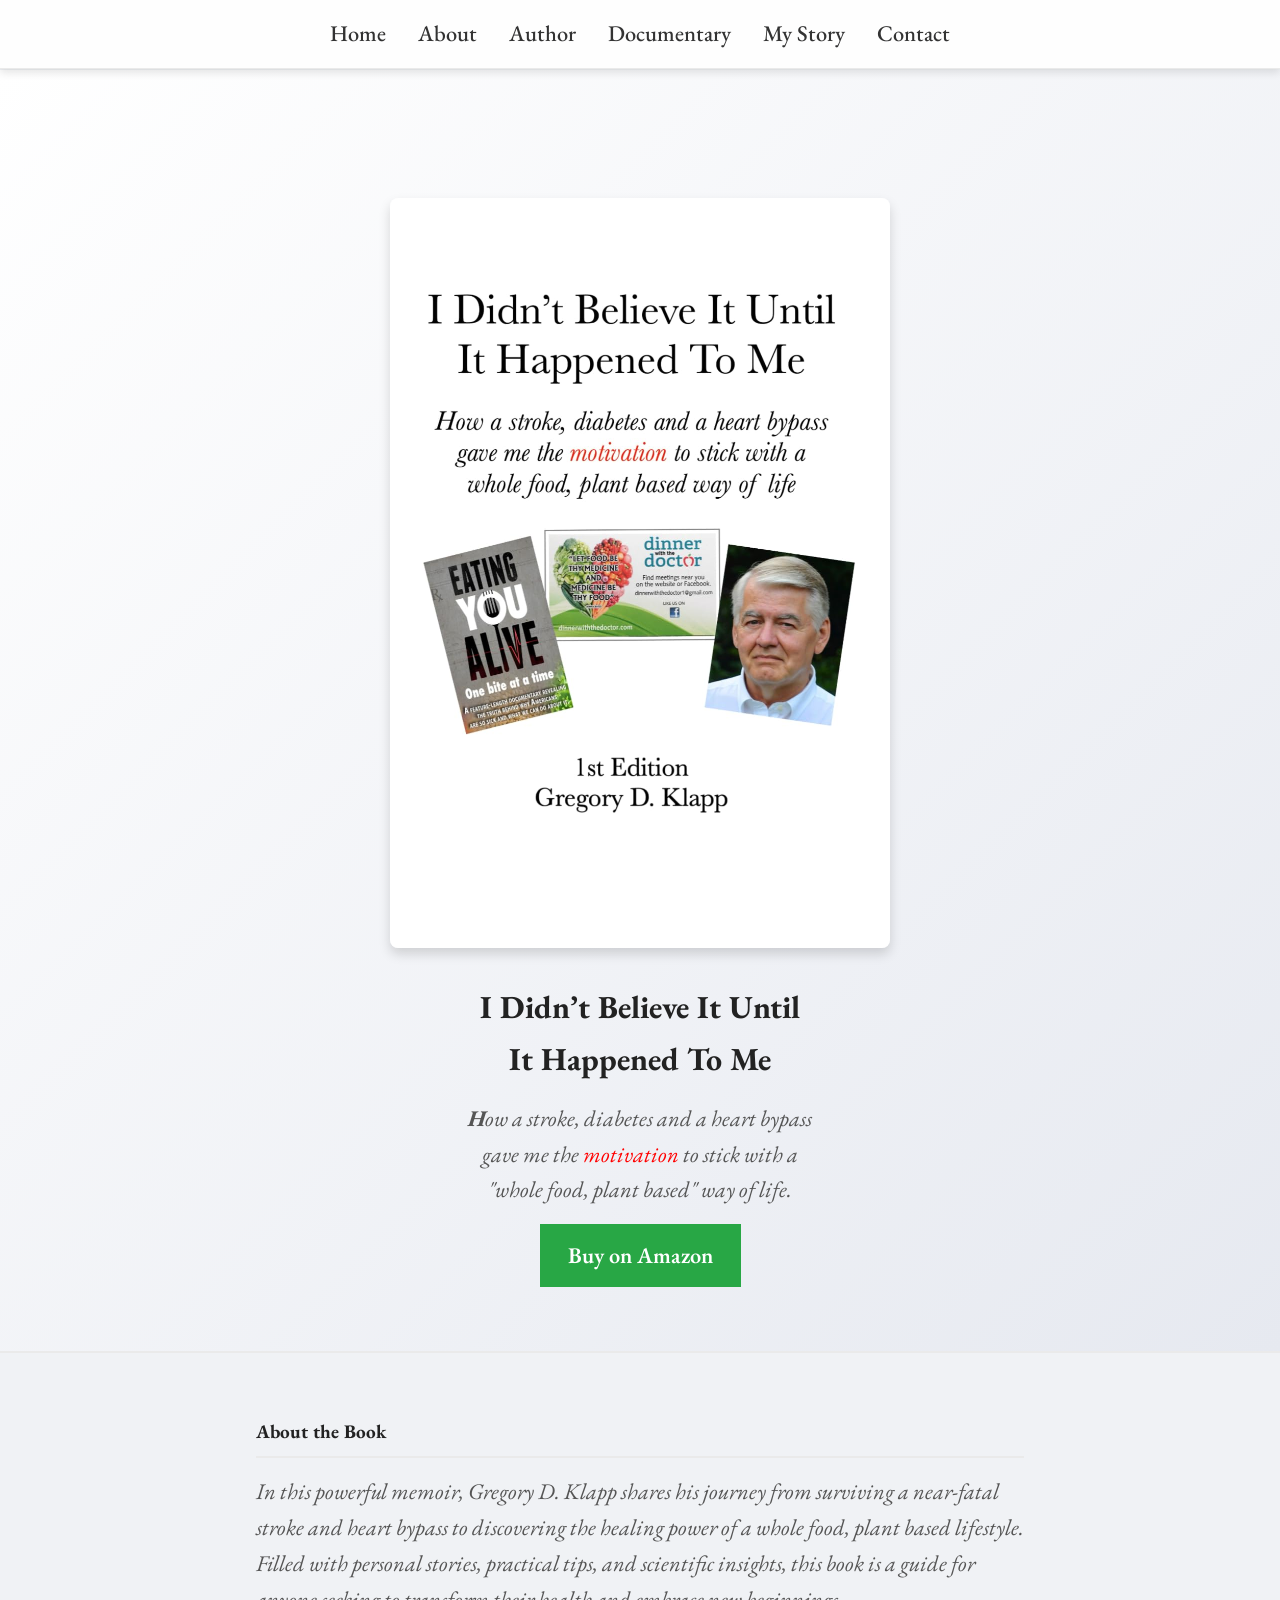
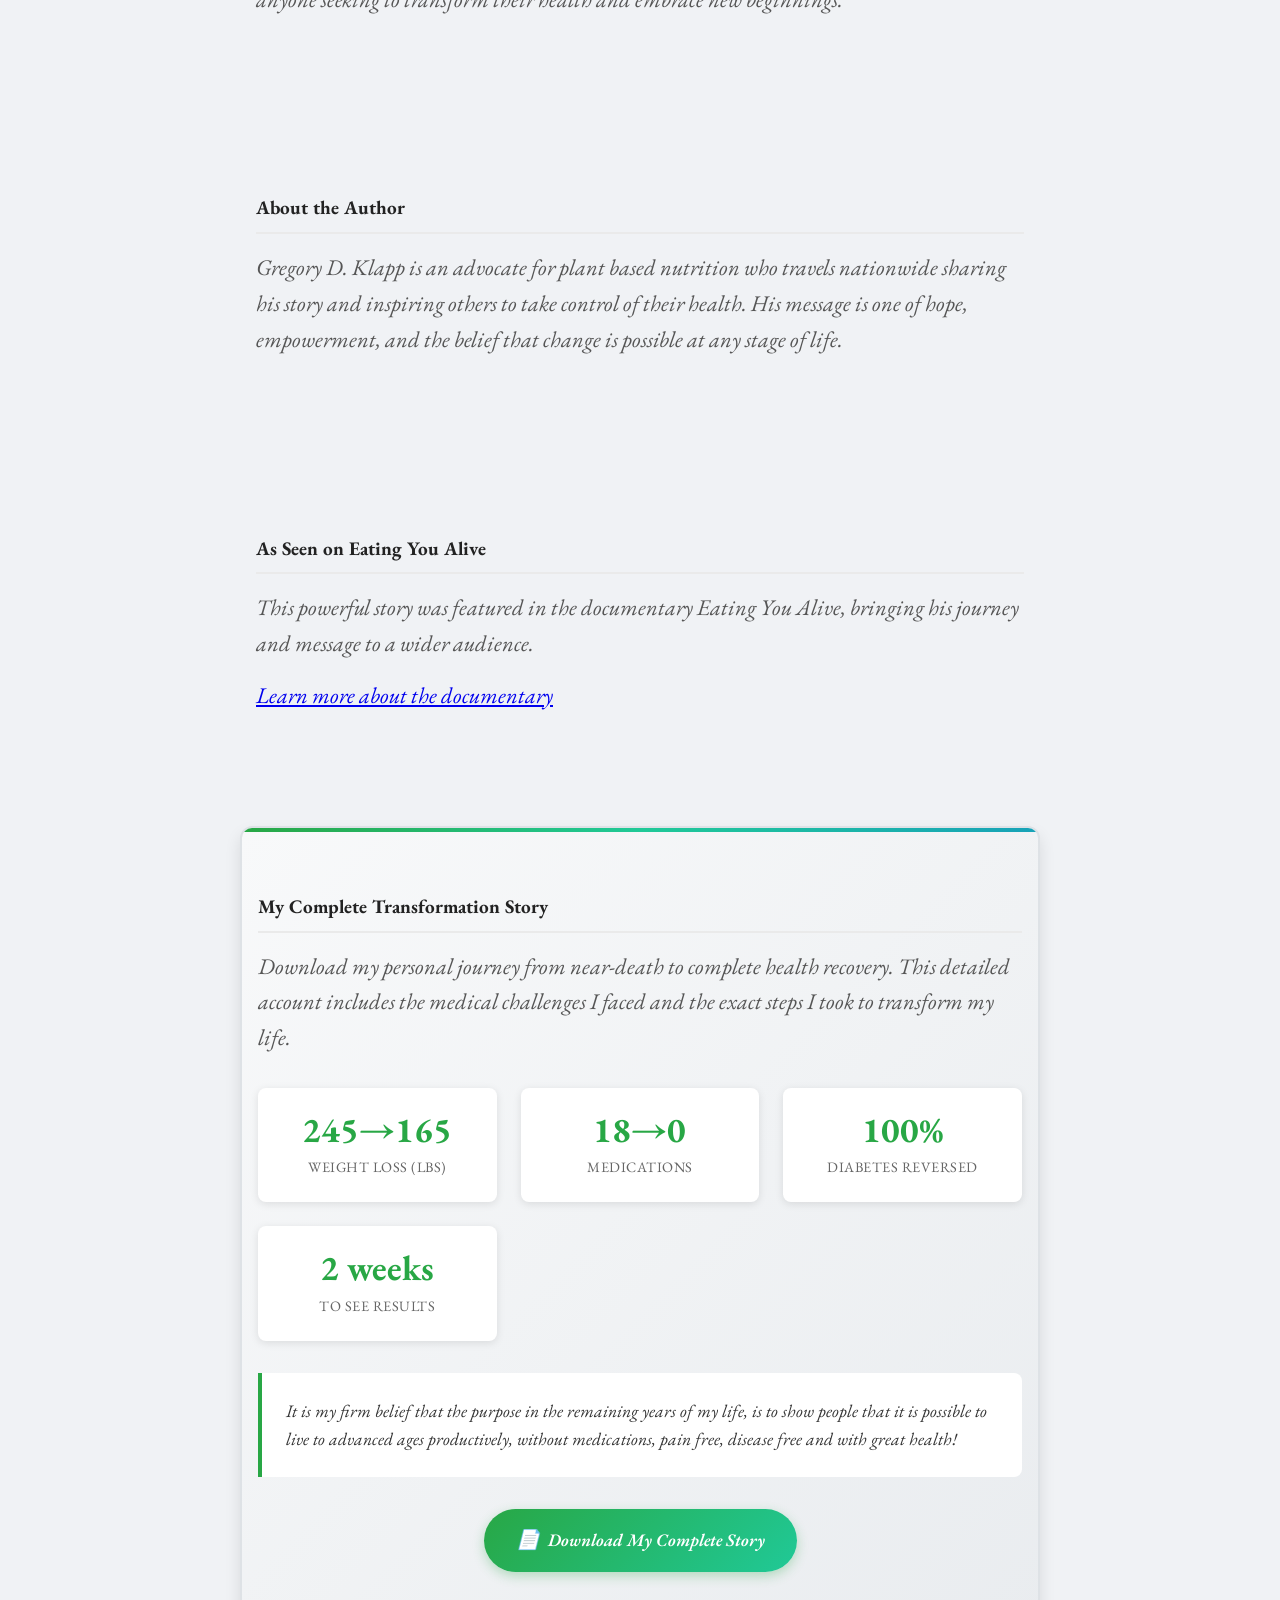
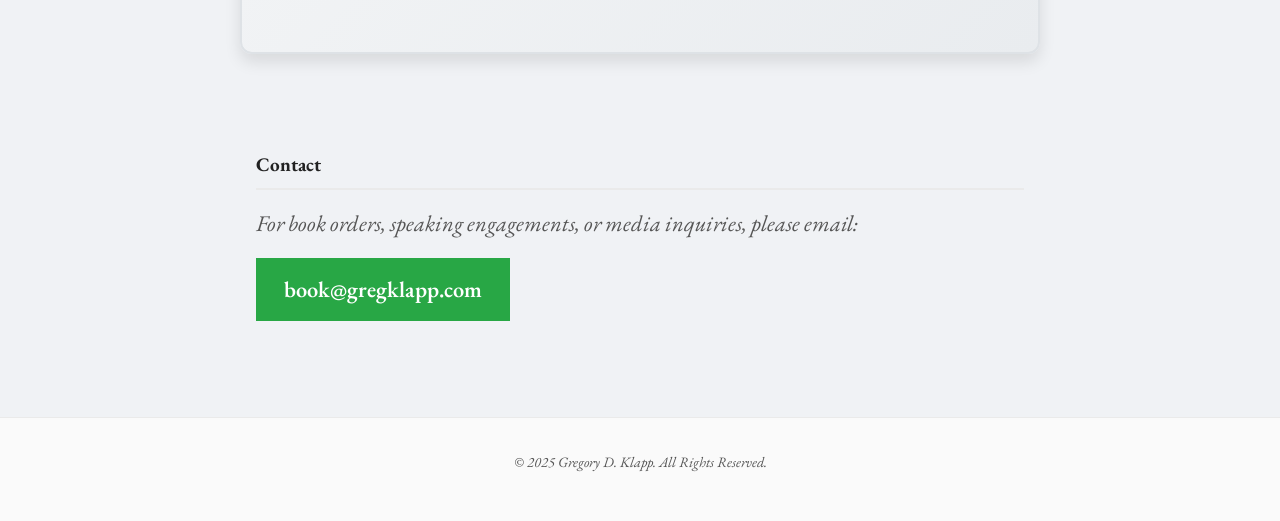
==== index.html @ f18f39ac "new section with new link to pdf" ====
<!DOCTYPE html>
<html lang="en">
  <head>
    <meta charset="UTF-8" />
    <meta name="viewport" content="width=device-width, initial-scale=1.0" />
    <title>I Didn’t Believe It Until It Happened To Me</title>
    <!-- 1) Load the API -->
    <script src="https://www.youtube.com/iframe_api"></script>
    <style>
      /* Reset & Base Styles */
      *,
      *::before,
      *::after {
        box-sizing: border-box;
        margin: 0;
        padding: 0;
      }
      html {
        scroll-behavior: smooth;
      }
      body {
        font-family: "EB Garamond", serif;
        line-height: 1.6;
        color: #333;
        background: #f0f2f5;
        padding-top: 70px;
        overflow-x: hidden;
        font-size: 1.4rem;
      }
      .red {
        color: red;
      }
      /* Navigation */
      nav {
        position: fixed;
        top: 0;
        left: 0;
        width: 100%;
        background: rgba(255, 255, 255, 0.9);
        padding: 1rem 3rem;
        display: flex;
        justify-content: center;
        box-shadow: 0 4px 8px rgba(0, 0, 0, 0.1);
        border-bottom: 1px solid #eaeaea;
        z-index: 1000;
        backdrop-filter: blur(10px);
        -webkit-backdrop-filter: blur(10px);
        transition: background 0.3s ease, padding 0.3s ease;
      }
      nav a {
        margin: 0 1rem;
        text-decoration: none;
        color: #333;
        font-weight: 500;
        transition: color 0.3s ease;
      }
      nav a:hover {
        color: #28a745;
      }

      /* Hero Section */
      header {
        padding: 8rem 1rem 4rem;
        text-align: center;
        background: linear-gradient(135deg, #ffffff, #e6e9f0);
        border-bottom: 2px solid #eaeaea;
      }
      header img {
        max-width: 500px;
        width: 100%;
        height: auto;
        border-radius: 8px;
        margin-bottom: 1.5rem;
        box-shadow: 0 6px 12px rgba(0, 0, 0, 0.15);
      }
      .btn {
        display: inline-block;
        padding: 0.85rem 1.75rem;
        background: #28a745;
        color: #fff;
        text-decoration: none;
        border-radius: 0;
        font-weight: 600;
        transition: background 0.3s ease, transform 0.2s ease;
      }
      .btn:hover {
        background: #218838;
        transform: translateY(-2px);
      }

      /* Content Sections */
      section {
        padding: 4rem 1rem;
        max-width: 800px;
        margin: 0 auto 2rem;
      }
      h1 {
        font-size: 2rem;
        margin-bottom: 1rem;
        color: #222;
      }
      h2 {
        font-size: 1.2rem;
        margin-bottom: 1rem;
        color: #222;
        border-bottom: 2px solid #eaeaea;
        padding-bottom: 0.5rem;
      }
      p {
        margin-bottom: 1rem;
        color: #555;
        font-style: italic;
      }

      /* Footer */
      footer {
        background: #fafafa;
        text-align: center;
        padding: 2rem 1rem;
        font-size: 0.9rem;
        color: #777;
        border-top: 1px solid #eaeaea;
      }

      /* Responsive */
      @media (max-width: 600px) {
        header {
          padding: 4rem 1rem 2rem;
        }
        nav {
          padding: 0.5rem 1rem;
        }
        nav a {
          margin: 0 0.5rem;
        }
        section {
          padding: 2rem 1rem;
        }
        
      }
      iframe#yt-player {
        width: 100%;
        max-width: 100%;
        height: auto;
        /* 16:9 ratio = 16 ÷ 9 = 1.777… */
        aspect-ratio: 16 / 9;
        border: 0;           /* optional */
      }

      /* Story Section Styles */
      #story {
        background: linear-gradient(135deg, #f8f9fa, #e9ecef);
        border-radius: 12px;
        border: 2px solid #dee2e6;
        box-shadow: 0 8px 16px rgba(0, 0, 0, 0.1);
        position: relative;
        overflow: hidden;
      }
      
      #story::before {
        content: "";
        position: absolute;
        top: 0;
        left: 0;
        width: 100%;
        height: 4px;
        background: linear-gradient(90deg, #28a745, #20c997, #17a2b8);
      }
      
      .transformation-stats {
        display: grid;
        grid-template-columns: repeat(auto-fit, minmax(200px, 1fr));
        gap: 1.5rem;
        margin: 2rem 0;
        text-align: center;
      }
      
      .stat-item {
        background: #fff;
        padding: 1.5rem;
        border-radius: 8px;
        box-shadow: 0 2px 8px rgba(0, 0, 0, 0.1);
        transition: transform 0.3s ease, box-shadow 0.3s ease;
      }
      
      .stat-item:hover {
        transform: translateY(-4px);
        box-shadow: 0 4px 16px rgba(0, 0, 0, 0.15);
      }
      
      .stat-number {
        font-size: 2.2rem;
        font-weight: bold;
        color: #28a745;
        display: block;
        line-height: 1;
      }
      
      .stat-label {
        font-size: 0.9rem;
        color: #666;
        text-transform: uppercase;
        letter-spacing: 0.5px;
        margin-top: 0.5rem;
      }
      
      .story-quote {
        background: #fff;
        border-left: 4px solid #28a745;
        padding: 1.5rem;
        margin: 2rem 0;
        border-radius: 0 8px 8px 0;
        font-size: 1.1rem;
        font-style: italic;
        position: relative;
      }
      
      .story-quote::before {
        content: """;
        font-size: 4rem;
        color: #28a745;
        position: absolute;
        top: -0.5rem;
        left: 1rem;
        line-height: 1;
      }
      
      .btn-download {
        background: linear-gradient(135deg, #28a745, #20c997);
        color: #fff;
        padding: 1rem 2rem;
        text-decoration: none;
        border-radius: 50px;
        font-weight: 600;
        font-size: 1.1rem;
        display: inline-flex;
        align-items: center;
        gap: 0.5rem;
        transition: all 0.3s ease;
        box-shadow: 0 4px 12px rgba(40, 167, 69, 0.3);
      }
      
      .btn-download:hover {
        transform: translateY(-2px);
        box-shadow: 0 6px 20px rgba(40, 167, 69, 0.4);
        background: linear-gradient(135deg, #218838, #1a9d91);
      }
      
      .btn-download::before {
        content: "📄";
        font-size: 1.2rem;
      }
    </style>
    <!-- Embed EB Garamond from Google Fonts -->
    <link
      href="https://fonts.googleapis.com/css2?family=EB+Garamond:ital,wght@0,400;1,400&display=swap"
      rel="stylesheet"
    />
  </head>
  <body>
    <nav>
      <a href="#home">Home</a>
      <a href="#about">About</a>
      <a href="#author">Author</a>
      <a href="#documentary">Documentary</a>
      <a href="#story">My Story</a>
      <a href="#contact">Contact</a>
    </nav>

    <header id="home">
      <!-- Replace "cover.jpg" with your actual cover image filename -->
      <img src="./assets/bookcover.jpg" alt="Book Cover" />
      <h1>I Didn’t Believe It Until <br />It Happened To Me</h1>
      <p>
        <b>H</b>ow a stroke, diabetes and a heart bypass <br />gave me the
        <span class="red">motivation</span> to stick with a <br />"whole food, plant based" way of
        life.
      </p>
      <a
        class="btn"
        href="https://www.amazon.com/Didnt-Believe-Until-Happened-Me/dp/B0D57YGMNR/ref=sr_1_1"
        target="_blank"
        >Buy on Amazon</a
      >
    </header>

    <section id="about">
      <h2>About the Book</h2>
      <p>
        In this powerful memoir, Gregory D. Klapp shares his journey from surviving a near-fatal
        stroke and heart bypass to discovering the healing power of a whole food, plant based
        lifestyle. Filled with personal stories, practical tips, and scientific insights, this book
        is a guide for anyone seeking to transform their health and embrace new beginnings.
      </p>
    </section>

    <section id="author">
      <h2>About the Author</h2>
      <p>
        Gregory D. Klapp is an advocate for plant based nutrition who travels nationwide sharing his
        story and inspiring others to take control of their health. His message is one of hope,
        empowerment, and the belief that change is possible at any stage of life.
      </p>
    </section>

    <section id="documentary">
      <h2>As Seen on Eating You Alive</h2>
      <p>This powerful story was featured in the documentary Eating You Alive, bringing his journey and message to a wider audience.</p>
      <!-- 2) Place this where you want your player: -->
      <div id="yt-player"></div>
      <script>
        let player;
        function onYouTubeIframeAPIReady() {
          player = new YT.Player('yt-player', {
            // height will be set automatically via CSS/aspect-ratio
            videoId: 'M8sGE5n-i1Q',
            playerVars: {
              autoplay: 1,
              start: 0,
              end: 285,       // stop at 4:45
              controls: 1,
              modestbranding: 1
            },
            events: {
              onStateChange: (e) => {
                // When the video “ends” (at 4:45)…
                if (e.data === YT.PlayerState.ENDED) {
                  player.seekTo(0);      // jump back to 0
                  player.playVideo();    // and restart
                }
              }
            }
          });
        }
      </script>
      <p>
        <a
          href="https://www.eatingyoualive.com/"
          target="_blank"
          >Learn more about the documentary</a
        >
      </p>
    </section>

    <section id="story">
      <h2>My Complete Transformation Story</h2>
      <p>Download my personal journey from near-death to complete health recovery. This detailed account includes the medical challenges I faced and the exact steps I took to transform my life.</p>
      
      <div class="transformation-stats">
        <div class="stat-item">
          <span class="stat-number">245→165</span>
          <div class="stat-label">Weight Loss (lbs)</div>
        </div>
        <div class="stat-item">
          <span class="stat-number">18→0</span>
          <div class="stat-label">Medications</div>
        </div>
        <div class="stat-item">
          <span class="stat-number">100%</span>
          <div class="stat-label">Diabetes Reversed</div>
        </div>
        <div class="stat-item">
          <span class="stat-number">2 weeks</span>
          <div class="stat-label">To See Results</div>
        </div>
      </div>

      <div class="story-quote">
        It is my firm belief that the purpose in the remaining years of my life, is to show people that it is possible to live to advanced ages productively, without medications, pain free, disease free and with great health!
      </div>

      <p style="text-align: center; margin-top: 2rem;">
        <a href="./assets/Facebook promo 2.pdf" class="btn-download" target="_blank">Download My Complete Story</a>
      </p>
    </section>

    <section id="contact">
      <h2>Contact</h2>
      <p>For book orders, speaking engagements, or media inquiries, please email:</p>
      <a class="btn" href="mailto:book@gregklapp.com">book@gregklapp.com</a>
    </section>

    <footer>
      <p>&copy; 2025 Gregory D. Klapp. All Rights Reserved.</p>
    </footer>
  </body>
</html>
<script>
  // Smooth scrolling for navigation links
  document.querySelectorAll('nav a').forEach(anchor => {
    anchor.addEventListener('click', function(e) {
      e.preventDefault();
      const targetId = this.getAttribute('href');
      const targetElement = document.querySelector(targetId);
      targetElement.scrollIntoView({
        behavior: 'smooth',
        block: 'start'
      });
    });
  });
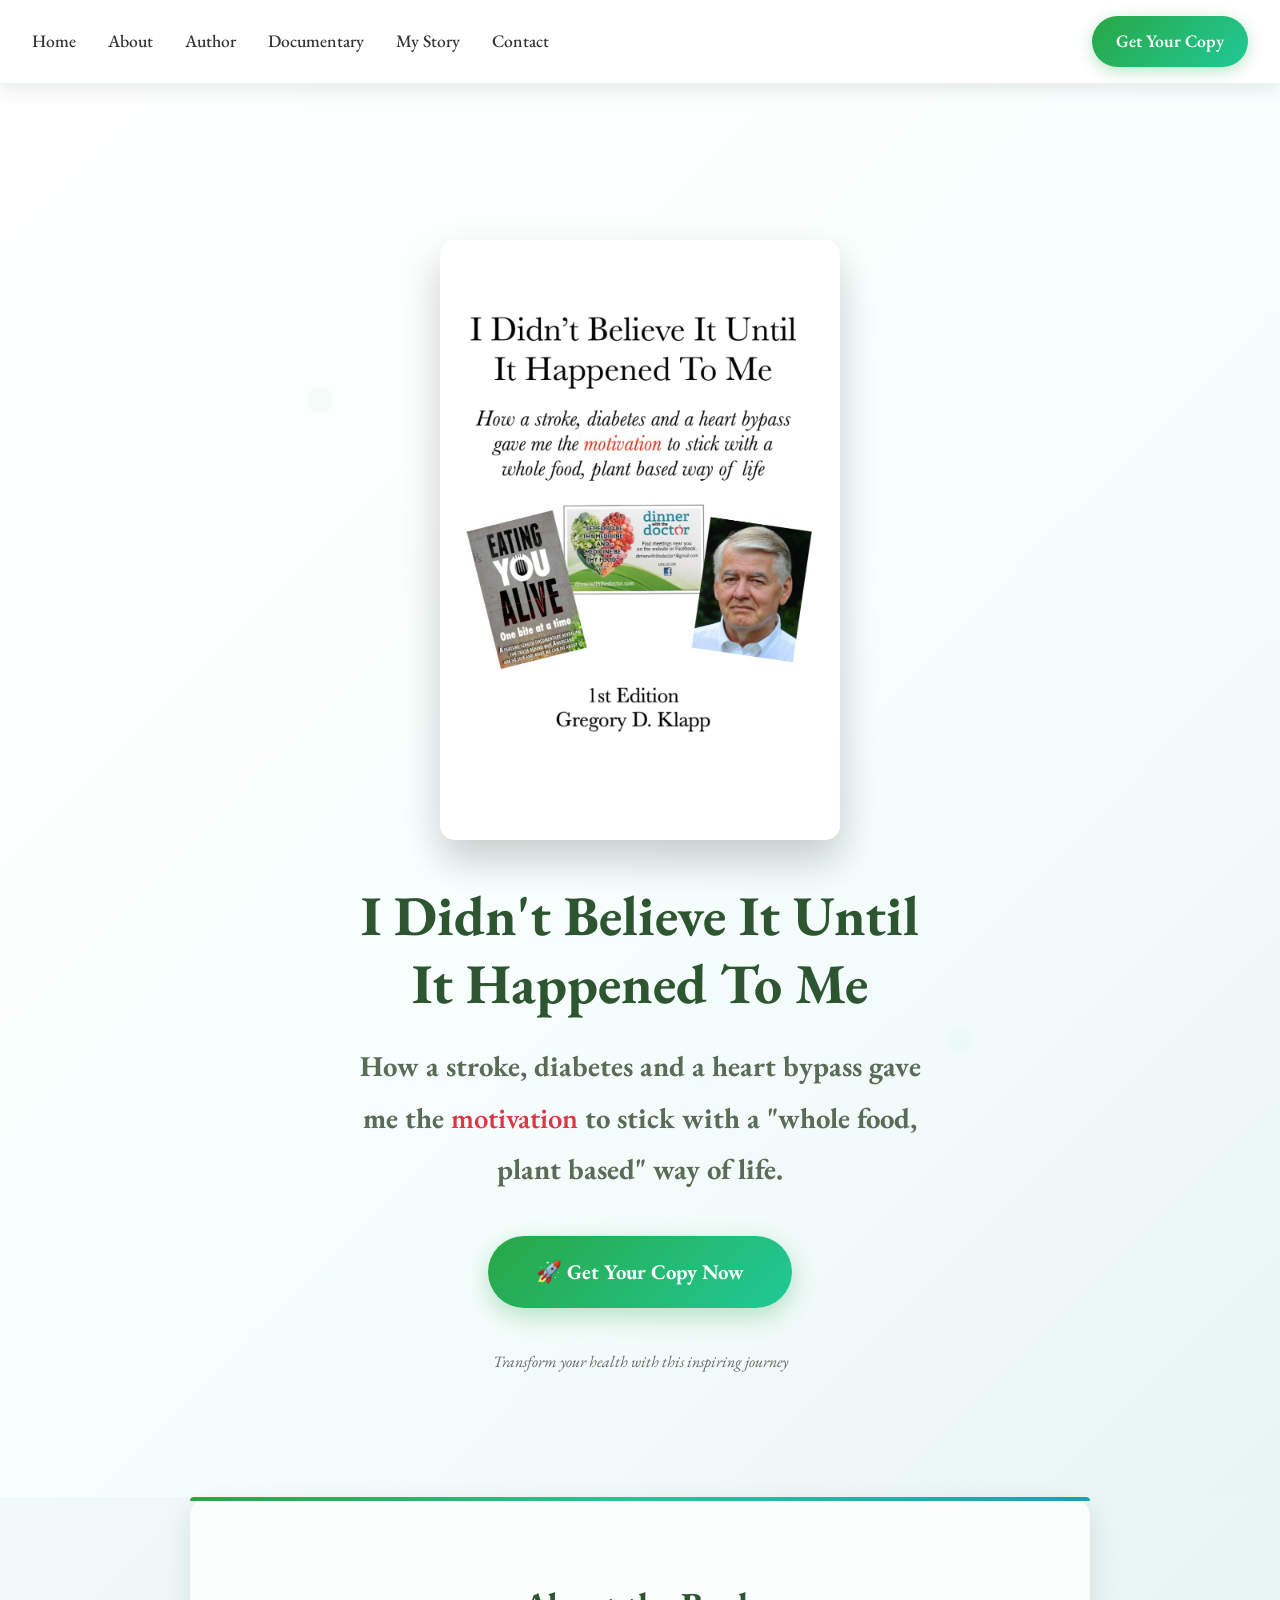
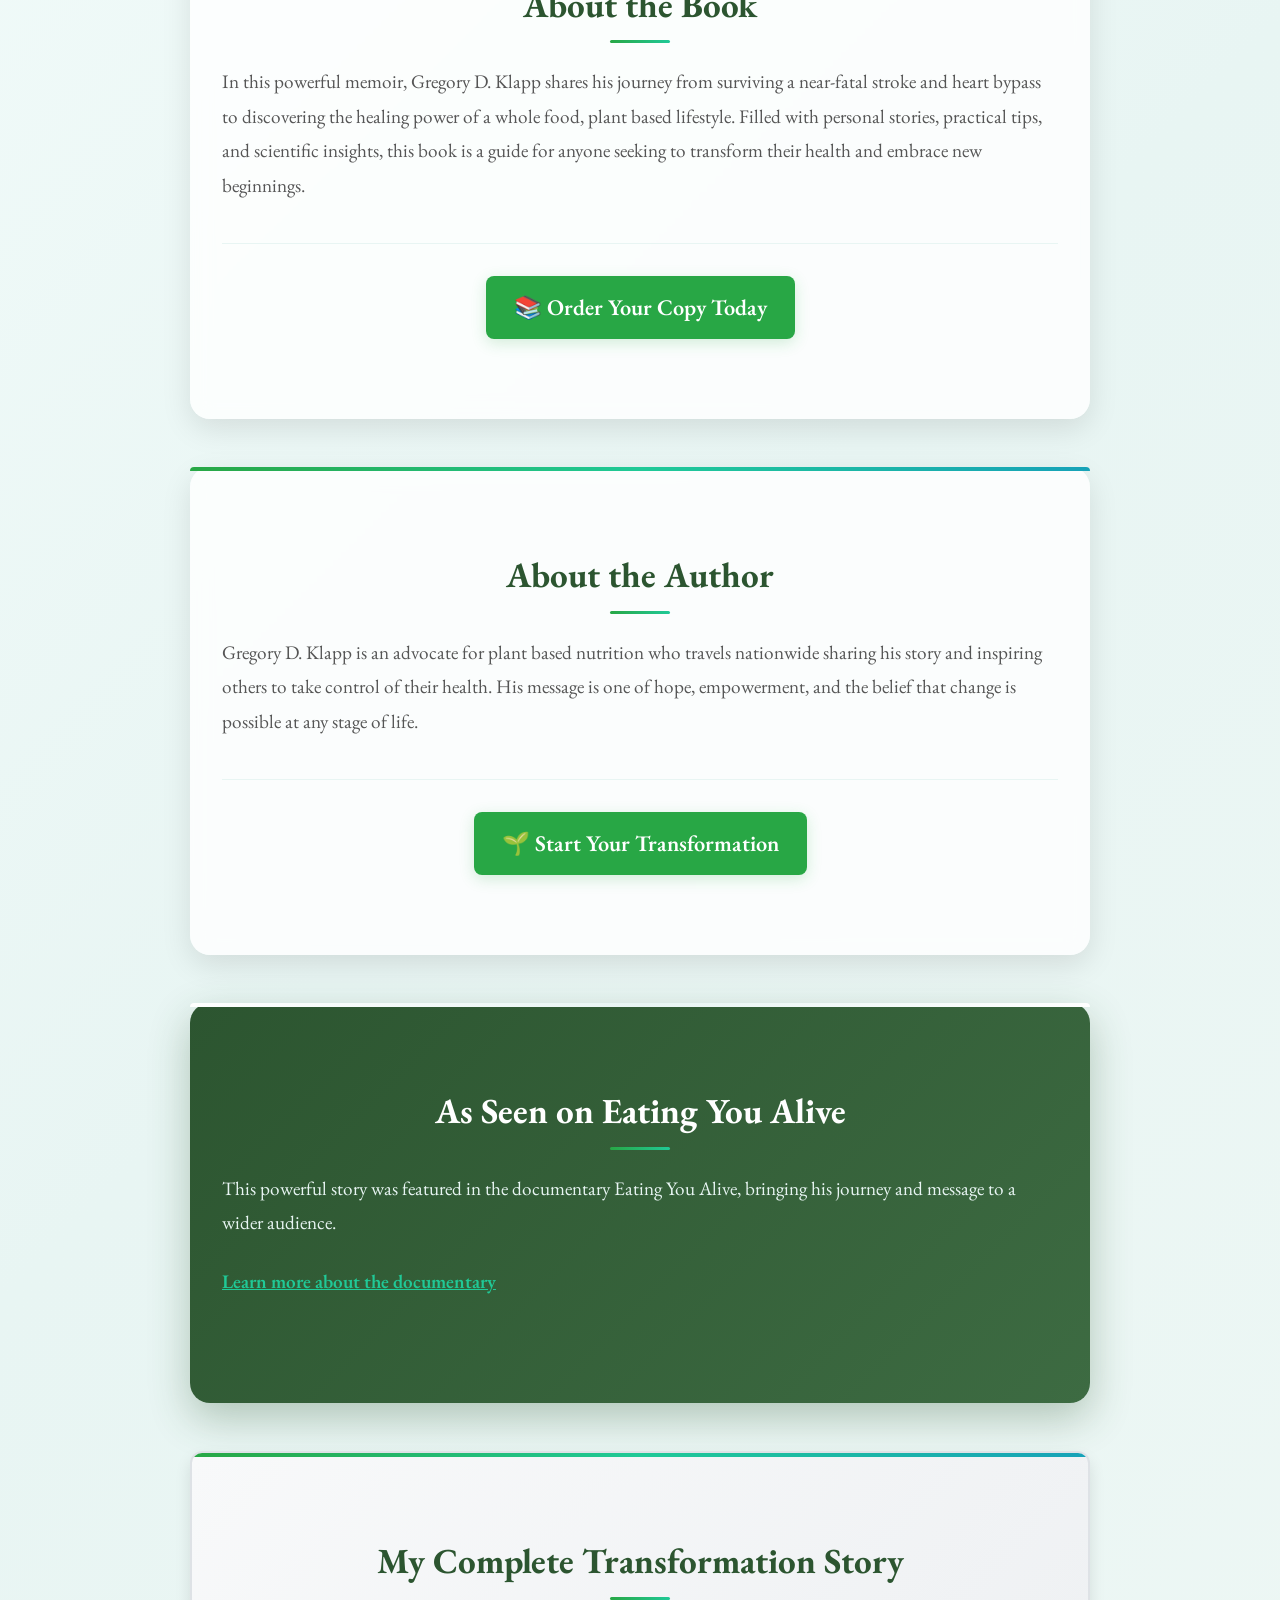
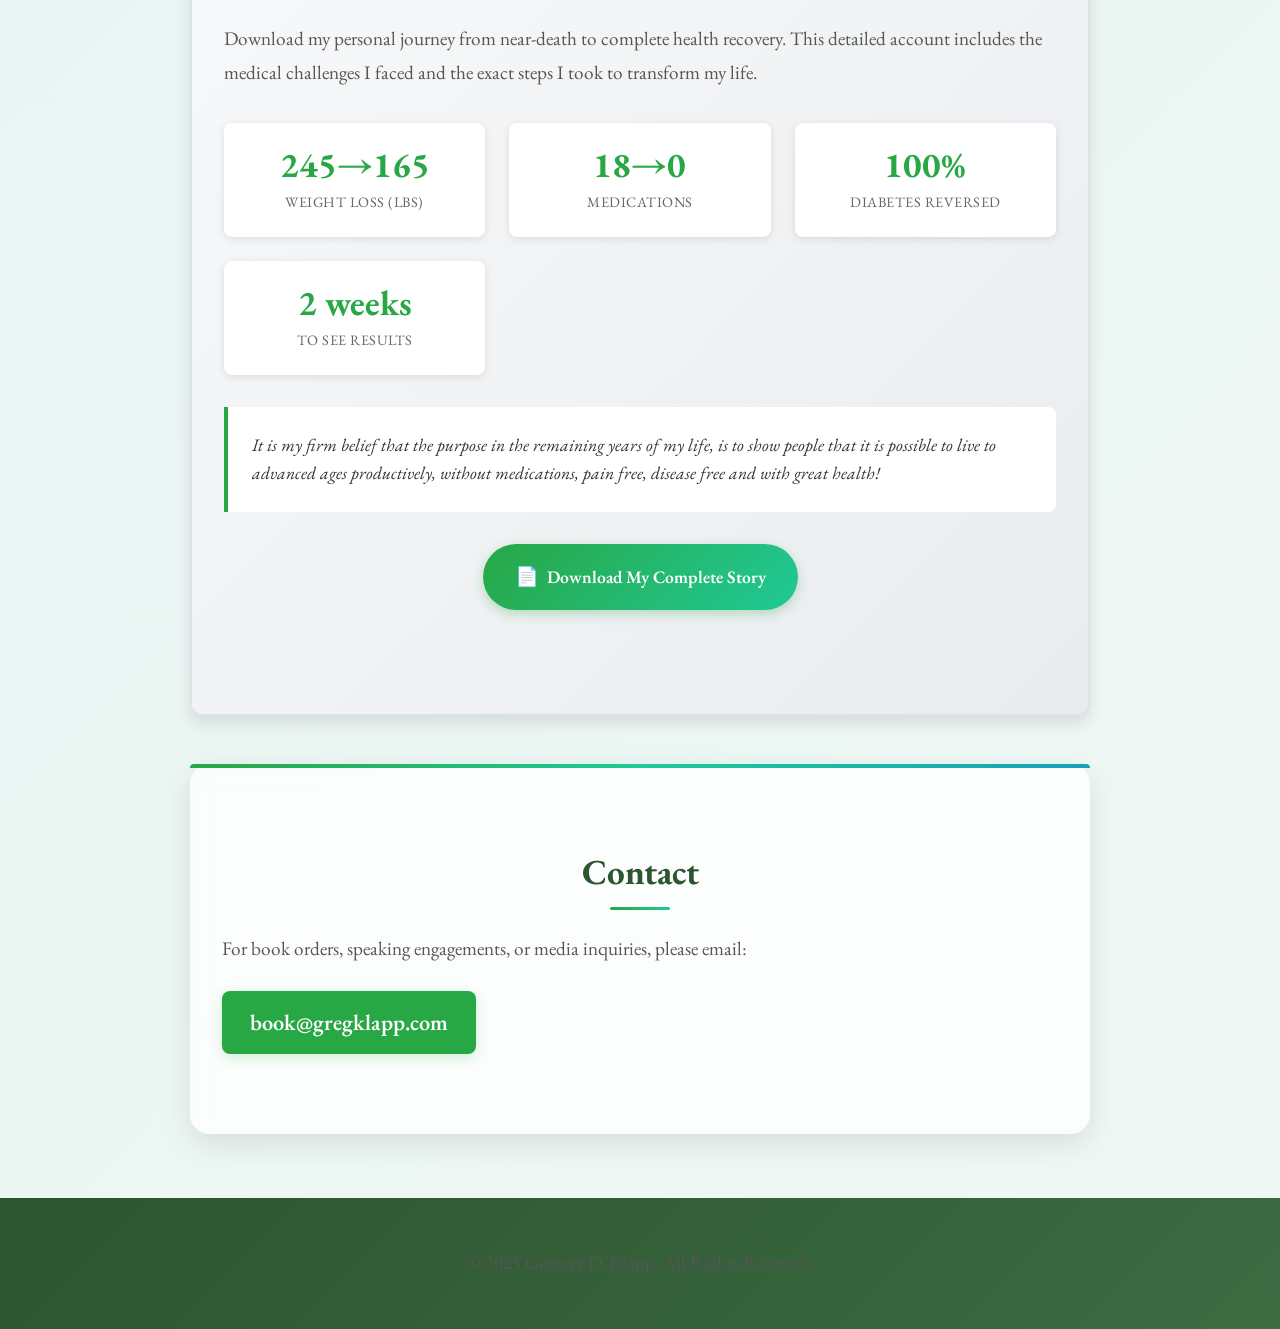
==== commit 831f8717: "redesign" ====
--- a/index.html
+++ b/index.html
@@ -22,13 +22,35 @@
         font-family: "EB Garamond", serif;
         line-height: 1.6;
         color: #333;
-        background: #f0f2f5;
-        padding-top: 70px;
+        background: linear-gradient(135deg, #f8fffe 0%, #e8f5f3 50%, #f0f8f5 100%);
+        padding-top: 80px;
         overflow-x: hidden;
         font-size: 1.4rem;
       }
       .red {
-        color: red;
+        color: #dc3545;
+        font-weight: 600;
+      }
+      
+      /* Animations */
+      @keyframes fadeInUp {
+        from {
+          opacity: 0;
+          transform: translateY(30px);
+        }
+        to {
+          opacity: 1;
+          transform: translateY(0);
+        }
+      }
+      
+      @keyframes pulse {
+        0%, 100% {
+          transform: scale(1);
+        }
+        50% {
+          transform: scale(1.05);
+        }
       }
       /* Navigation */
       nav {
@@ -36,107 +58,433 @@
         top: 0;
         left: 0;
         width: 100%;
-        background: rgba(255, 255, 255, 0.9);
-        padding: 1rem 3rem;
+        background: rgba(255, 255, 255, 0.95);
+        padding: 1rem 2rem;
         display: flex;
-        justify-content: center;
-        box-shadow: 0 4px 8px rgba(0, 0, 0, 0.1);
-        border-bottom: 1px solid #eaeaea;
+        justify-content: space-between;
+        align-items: center;
+        box-shadow: 0 4px 20px rgba(0, 0, 0, 0.1);
+        border-bottom: 1px solid #e8f5f3;
         z-index: 1000;
-        backdrop-filter: blur(10px);
-        -webkit-backdrop-filter: blur(10px);
-        transition: background 0.3s ease, padding 0.3s ease;
-      }
+        backdrop-filter: blur(15px);
+        -webkit-backdrop-filter: blur(15px);
+        transition: all 0.3s ease;
+      }
+      
+      .nav-links {
+        display: flex;
+        align-items: center;
+        gap: 2rem;
+      }
+      
       nav a {
-        margin: 0 1rem;
         text-decoration: none;
         color: #333;
         font-weight: 500;
-        transition: color 0.3s ease;
-      }
+        font-size: 1.1rem;
+        transition: all 0.3s ease;
+        position: relative;
+      }
+      
       nav a:hover {
         color: #28a745;
+        transform: translateY(-1px);
+      }
+      
+      nav a::after {
+        content: '';
+        position: absolute;
+        bottom: -5px;
+        left: 0;
+        width: 0;
+        height: 2px;
+        background: linear-gradient(90deg, #28a745, #20c997);
+        transition: width 0.3s ease;
+      }
+      
+      nav a:hover::after {
+        width: 100%;
+      }
+      
+      .nav-cta {
+        background: linear-gradient(135deg, #28a745, #20c997) !important;
+        color: white !important;
+        padding: 0.7rem 1.5rem !important;
+        border-radius: 50px !important;
+        font-weight: 600 !important;
+        box-shadow: 0 4px 15px rgba(40, 167, 69, 0.3) !important;
+        animation: pulse 2s infinite;
+      }
+      
+      .nav-cta:hover {
+        transform: translateY(-2px) !important;
+        box-shadow: 0 6px 25px rgba(40, 167, 69, 0.4) !important;
+        animation: none;
+      }
+      
+      .nav-cta::after {
+        display: none !important;
       }
 
       /* Hero Section */
       header {
-        padding: 8rem 1rem 4rem;
+        padding: 10rem 2rem 6rem;
         text-align: center;
-        background: linear-gradient(135deg, #ffffff, #e6e9f0);
-        border-bottom: 2px solid #eaeaea;
-      }
+        background: linear-gradient(135deg, #ffffff 0%, #f8fffe 50%, #e8f5f3 100%);
+        border-bottom: none;
+        position: relative;
+        overflow: hidden;
+      }
+      
+      header::before {
+        content: '';
+        position: absolute;
+        top: 0;
+        left: 0;
+        right: 0;
+        bottom: 0;
+        background: url('data:image/svg+xml,<svg xmlns="http://www.w3.org/2000/svg" viewBox="0 0 100 100"><defs><pattern id="grain" width="100" height="100" patternUnits="userSpaceOnUse"><circle cx="25" cy="25" r="1" fill="%2328a745" opacity="0.1"/><circle cx="75" cy="75" r="1" fill="%2320c997" opacity="0.1"/></pattern></defs><rect width="100" height="100" fill="url(%23grain)"/></svg>');
+        opacity: 0.3;
+        z-index: 0;
+      }
+      
+      header > * {
+        position: relative;
+        z-index: 1;
+      }
+      
       header img {
-        max-width: 500px;
+        max-width: 400px;
         width: 100%;
         height: auto;
-        border-radius: 8px;
+        border-radius: 15px;
+        margin-bottom: 2rem;
+        box-shadow: 0 20px 40px rgba(0, 0, 0, 0.2);
+        transition: transform 0.3s ease;
+        animation: fadeInUp 1s ease;
+      }
+      
+      header img:hover {
+        transform: translateY(-5px) scale(1.02);
+      }
+      
+      .hero-title {
+        font-size: 3.5rem;
+        font-weight: 700;
+        color: #2c5530;
         margin-bottom: 1.5rem;
-        box-shadow: 0 6px 12px rgba(0, 0, 0, 0.15);
-      }
+        line-height: 1.2;
+        animation: fadeInUp 1s ease 0.2s both;
+      }
+      
+      .hero-subtitle {
+        font-size: 1.8rem;
+        color: #5a6c57;
+        margin-bottom: 2.5rem;
+        max-width: 600px;
+        margin-left: auto;
+        margin-right: auto;
+        animation: fadeInUp 1s ease 0.4s both;
+        font-style: normal;
+      }
+      
+      .hero-cta-group {
+        display: flex;
+        flex-direction: column;
+        align-items: center;
+        gap: 1.5rem;
+        animation: fadeInUp 1s ease 0.6s both;
+      }
+      
+      .btn-primary {
+        display: inline-block;
+        padding: 1.2rem 3rem;
+        background: linear-gradient(135deg, #28a745, #20c997);
+        color: #fff;
+        text-decoration: none;
+        border-radius: 50px;
+        font-weight: 700;
+        font-size: 1.3rem;
+        transition: all 0.3s ease;
+        box-shadow: 0 8px 25px rgba(40, 167, 69, 0.3);
+        position: relative;
+        overflow: hidden;
+      }
+      
+      .btn-primary::before {
+        content: '';
+        position: absolute;
+        top: 0;
+        left: -100%;
+        width: 100%;
+        height: 100%;
+        background: linear-gradient(90deg, transparent, rgba(255,255,255,0.2), transparent);
+        transition: left 0.5s ease;
+      }
+      
+      .btn-primary:hover::before {
+        left: 100%;
+      }
+      
+      .btn-primary:hover {
+        background: linear-gradient(135deg, #218838, #1a9d91);
+        transform: translateY(-3px);
+        box-shadow: 0 12px 35px rgba(40, 167, 69, 0.4);
+      }
+      
       .btn {
         display: inline-block;
         padding: 0.85rem 1.75rem;
         background: #28a745;
         color: #fff;
         text-decoration: none;
-        border-radius: 0;
+        border-radius: 8px;
         font-weight: 600;
-        transition: background 0.3s ease, transform 0.2s ease;
-      }
+        transition: all 0.3s ease;
+        box-shadow: 0 4px 15px rgba(40, 167, 69, 0.2);
+      }
+      
       .btn:hover {
         background: #218838;
         transform: translateY(-2px);
+        box-shadow: 0 6px 20px rgba(40, 167, 69, 0.3);
+      }
+      
+      .hero-guarantee {
+        font-size: 1rem;
+        color: #666;
+        font-style: italic;
+        margin-top: 1rem;
       }
 
       /* Content Sections */
       section {
-        padding: 4rem 1rem;
-        max-width: 800px;
-        margin: 0 auto 2rem;
-      }
+        padding: 5rem 2rem;
+        max-width: 900px;
+        margin: 0 auto 3rem;
+        background: rgba(255, 255, 255, 0.8);
+        border-radius: 20px;
+        box-shadow: 0 10px 30px rgba(0, 0, 0, 0.1);
+        backdrop-filter: blur(10px);
+        position: relative;
+        animation: fadeInUp 0.8s ease;
+      }
+      
+      section::before {
+        content: '';
+        position: absolute;
+        top: 0;
+        left: 0;
+        right: 0;
+        height: 4px;
+        background: linear-gradient(90deg, #28a745, #20c997, #17a2b8);
+        border-radius: 20px 20px 0 0;
+      }
+      
       h1 {
         font-size: 2rem;
         margin-bottom: 1rem;
         color: #222;
       }
+      
       h2 {
+        font-size: 2.2rem;
+        margin-bottom: 2rem;
+        color: #2c5530;
+        border-bottom: none;
+        padding-bottom: 0;
+        position: relative;
+        text-align: center;
+      }
+      
+      h2::after {
+        content: '';
+        position: absolute;
+        bottom: -10px;
+        left: 50%;
+        transform: translateX(-50%);
+        width: 60px;
+        height: 3px;
+        background: linear-gradient(90deg, #28a745, #20c997);
+        border-radius: 2px;
+      }
+      
+      p {
+        margin-bottom: 1.5rem;
+        color: #555;
+        font-style: normal;
         font-size: 1.2rem;
-        margin-bottom: 1rem;
-        color: #222;
-        border-bottom: 2px solid #eaeaea;
-        padding-bottom: 0.5rem;
-      }
-      p {
-        margin-bottom: 1rem;
-        color: #555;
-        font-style: italic;
-      }
-
+        line-height: 1.8;
+      }
+      
+      .section-cta {
+        text-align: center;
+        margin-top: 2.5rem;
+        padding-top: 2rem;
+        border-top: 1px solid #e8f5f3;
+      }
+
+      /* Documentary Section Special Styling */
+      #documentary {
+        background: linear-gradient(135deg, #2c5530 0%, #3d6b42 100%);
+        color: white;
+        box-shadow: 0 15px 40px rgba(44, 85, 48, 0.3);
+      }
+      
+      #documentary::before {
+        background: linear-gradient(90deg, #ffffff, #e8f5f3, #ffffff);
+      }
+      
+      #documentary h2 {
+        color: white;
+      }
+      
+      #documentary p {
+        color: #e8f5f3;
+      }
+      
+      #documentary a {
+        color: #20c997;
+        font-weight: 600;
+        text-decoration: underline;
+        transition: color 0.3s ease;
+      }
+      
+      #documentary a:hover {
+        color: #17a2b8;
+      }
+      
+      .video-container {
+        margin: 2rem 0;
+        border-radius: 15px;
+        overflow: hidden;
+        box-shadow: 0 15px 35px rgba(0, 0, 0, 0.3);
+        position: relative;
+      }
+      
+      .video-container::before {
+        content: '';
+        position: absolute;
+        top: -5px;
+        left: -5px;
+        right: -5px;
+        bottom: -5px;
+        background: linear-gradient(45deg, #28a745, #20c997, #17a2b8, #28a745);
+        z-index: -1;
+        border-radius: 20px;
+        background-size: 400% 400%;
+        animation: gradientShift 3s ease infinite;
+      }
+      
+      @keyframes gradientShift {
+        0%, 100% { background-position: 0% 50%; }
+        50% { background-position: 100% 50%; }
+      }
+      
       /* Footer */
       footer {
-        background: #fafafa;
+        background: linear-gradient(135deg, #2c5530, #3d6b42);
         text-align: center;
-        padding: 2rem 1rem;
-        font-size: 0.9rem;
-        color: #777;
-        border-top: 1px solid #eaeaea;
+        padding: 3rem 2rem;
+        font-size: 1rem;
+        color: #e8f5f3;
+        border-top: none;
+        margin-top: 4rem;
+      }
+      
+      footer p {
+        margin: 0;
+        font-style: normal;
       }
 
       /* Responsive */
+      @media (max-width: 768px) {
+        .nav-links {
+          gap: 1rem;
+        }
+        
+        nav a {
+          font-size: 1rem;
+        }
+        
+        .nav-cta {
+          padding: 0.5rem 1rem !important;
+          font-size: 0.9rem !important;
+        }
+        
+        .hero-title {
+          font-size: 2.5rem;
+        }
+        
+        .hero-subtitle {
+          font-size: 1.4rem;
+          padding: 0 1rem;
+        }
+        
+        section {
+          padding: 3rem 1.5rem;
+          margin: 0 auto 2rem;
+        }
+        
+        h2 {
+          font-size: 1.8rem;
+        }
+        
+        .transformation-stats {
+          grid-template-columns: repeat(2, 1fr);
+          gap: 1rem;
+        }
+      }
+      
       @media (max-width: 600px) {
-        header {
-          padding: 4rem 1rem 2rem;
-        }
+        body {
+          padding-top: 70px;
+        }
+        
         nav {
           padding: 0.5rem 1rem;
-        }
-        nav a {
-          margin: 0 0.5rem;
-        }
+          flex-direction: column;
+          gap: 1rem;
+        }
+        
+        .nav-links {
+          gap: 0.5rem;
+          flex-wrap: wrap;
+          justify-content: center;
+        }
+        
+        .nav-cta {
+          order: -1;
+        }
+        
+        header {
+          padding: 6rem 1rem 4rem;
+        }
+        
+        .hero-title {
+          font-size: 2rem;
+        }
+        
+        .hero-subtitle {
+          font-size: 1.2rem;
+        }
+        
+        .btn-primary {
+          padding: 1rem 2rem;
+          font-size: 1.1rem;
+        }
+        
         section {
           padding: 2rem 1rem;
         }
         
+        .transformation-stats {
+          grid-template-columns: 1fr;
+        }
+        
+        h2 {
+          font-size: 1.6rem;
+        }
       }
       iframe#yt-player {
         width: 100%;
@@ -259,29 +607,31 @@
   </head>
   <body>
     <nav>
-      <a href="#home">Home</a>
-      <a href="#about">About</a>
-      <a href="#author">Author</a>
-      <a href="#documentary">Documentary</a>
-      <a href="#story">My Story</a>
-      <a href="#contact">Contact</a>
+      <div class="nav-links">
+        <a href="#home">Home</a>
+        <a href="#about">About</a>
+        <a href="#author">Author</a>
+        <a href="#documentary">Documentary</a>
+        <a href="#story">My Story</a>
+        <a href="#contact">Contact</a>
+      </div>
+      <a href="https://www.amazon.com/Didnt-Believe-Until-Happened-Me/dp/B0D57YGMNR/ref=sr_1_1" target="_blank" class="nav-cta">Get Your Copy</a>
     </nav>
 
     <header id="home">
-      <!-- Replace "cover.jpg" with your actual cover image filename -->
-      <img src="./assets/bookcover.jpg" alt="Book Cover" />
-      <h1>I Didn’t Believe It Until <br />It Happened To Me</h1>
-      <p>
-        <b>H</b>ow a stroke, diabetes and a heart bypass <br />gave me the
-        <span class="red">motivation</span> to stick with a <br />"whole food, plant based" way of
-        life.
+      <img src="./assets/bookcover.jpg" alt="I Didn't Believe It Until It Happened To Me - Book Cover" />
+      <h1 class="hero-title">I Didn't Believe It Until <br />It Happened To Me</h1>
+      <p class="hero-subtitle">
+        <strong>How a stroke, diabetes and a heart bypass gave me the <span class="red">motivation</span> to stick with a "whole food, plant based" way of life.</strong>
       </p>
-      <a
-        class="btn"
-        href="https://www.amazon.com/Didnt-Believe-Until-Happened-Me/dp/B0D57YGMNR/ref=sr_1_1"
-        target="_blank"
-        >Buy on Amazon</a
-      >
+      <div class="hero-cta-group">
+        <a
+          class="btn-primary"
+          href="https://www.amazon.com/Didnt-Believe-Until-Happened-Me/dp/B0D57YGMNR/ref=sr_1_1"
+          target="_blank"
+        >🚀 Get Your Copy Now</a>
+        <p class="hero-guarantee">Transform your health with this inspiring journey</p>
+      </div>
     </header>
 
     <section id="about">
@@ -292,6 +642,13 @@
         lifestyle. Filled with personal stories, practical tips, and scientific insights, this book
         is a guide for anyone seeking to transform their health and embrace new beginnings.
       </p>
+      <div class="section-cta">
+        <a
+          class="btn"
+          href="https://www.amazon.com/Didnt-Believe-Until-Happened-Me/dp/B0D57YGMNR/ref=sr_1_1"
+          target="_blank"
+        >📚 Order Your Copy Today</a>
+      </div>
     </section>
 
     <section id="author">
@@ -301,6 +658,13 @@
         story and inspiring others to take control of their health. His message is one of hope,
         empowerment, and the belief that change is possible at any stage of life.
       </p>
+      <div class="section-cta">
+        <a
+          class="btn"
+          href="https://www.amazon.com/Didnt-Believe-Until-Happened-Me/dp/B0D57YGMNR/ref=sr_1_1"
+          target="_blank"
+        >🌱 Start Your Transformation</a>
+      </div>
     </section>
 
     <section id="documentary">
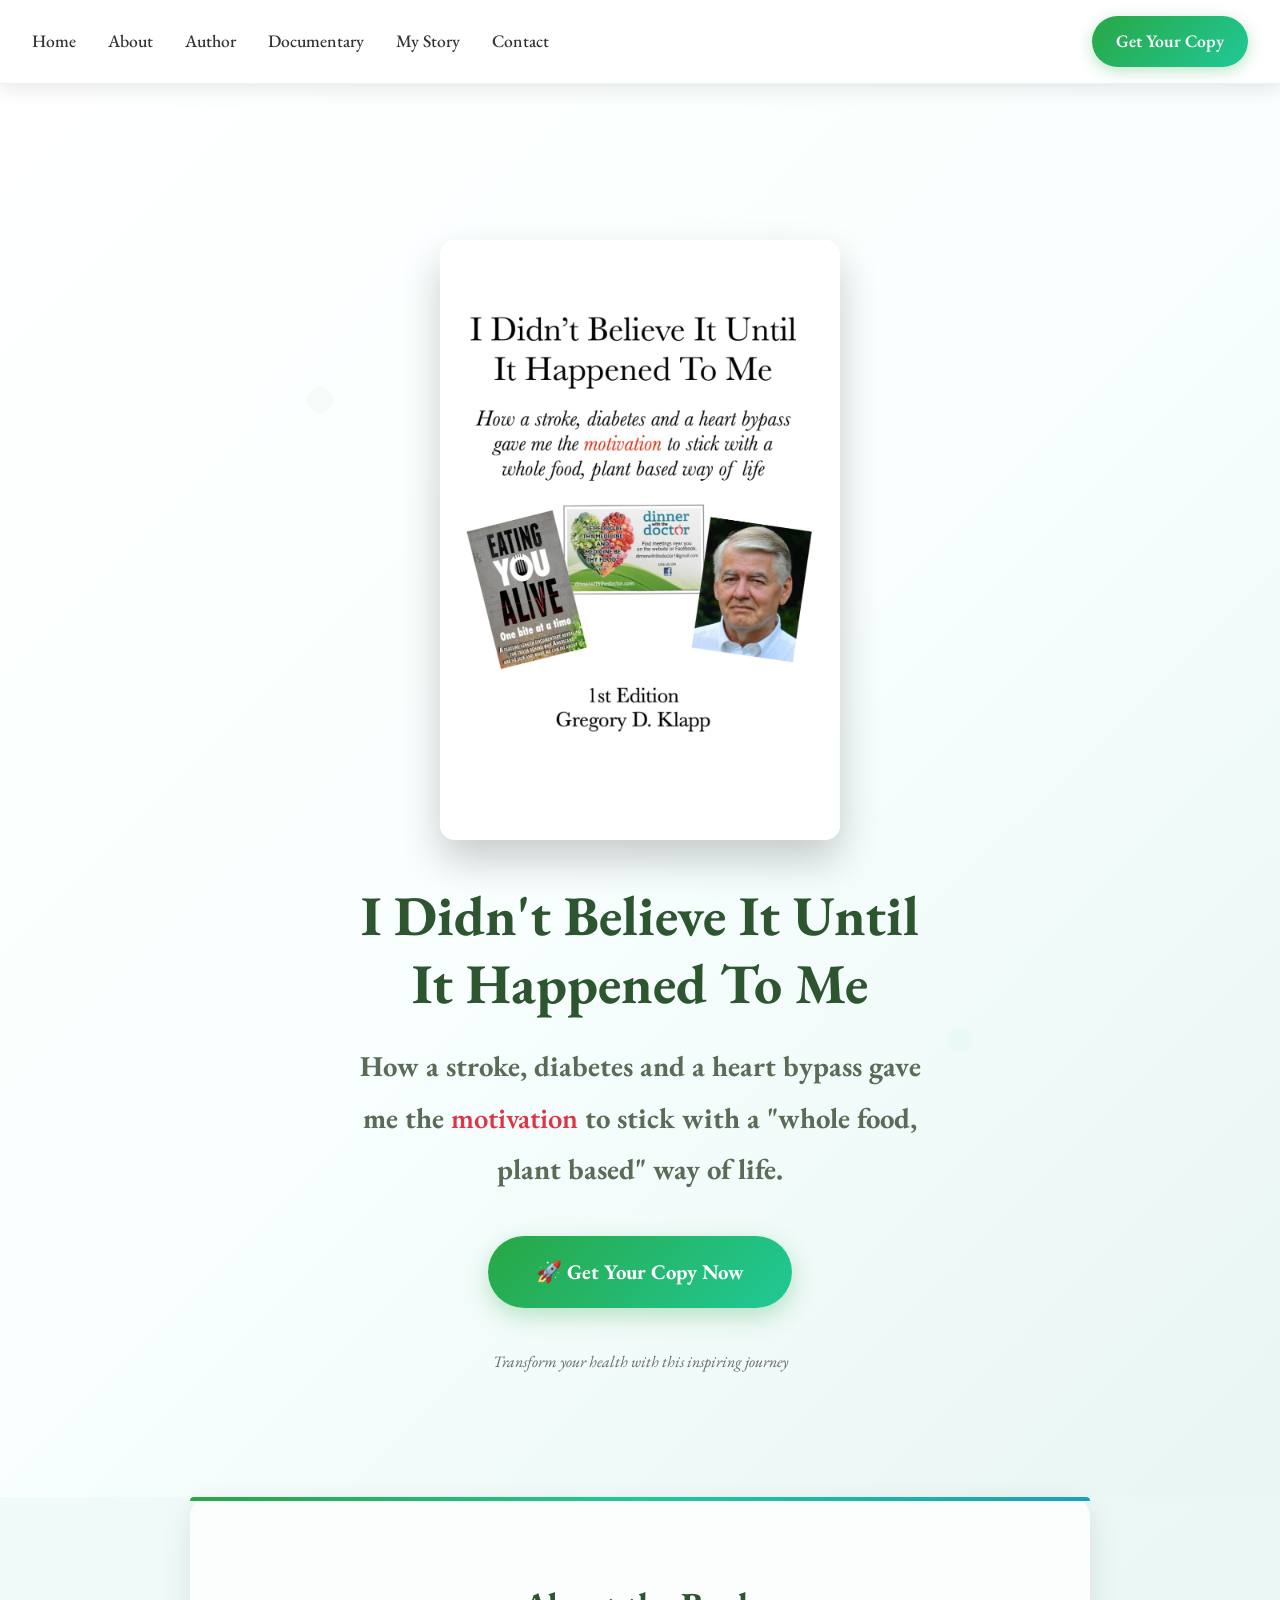
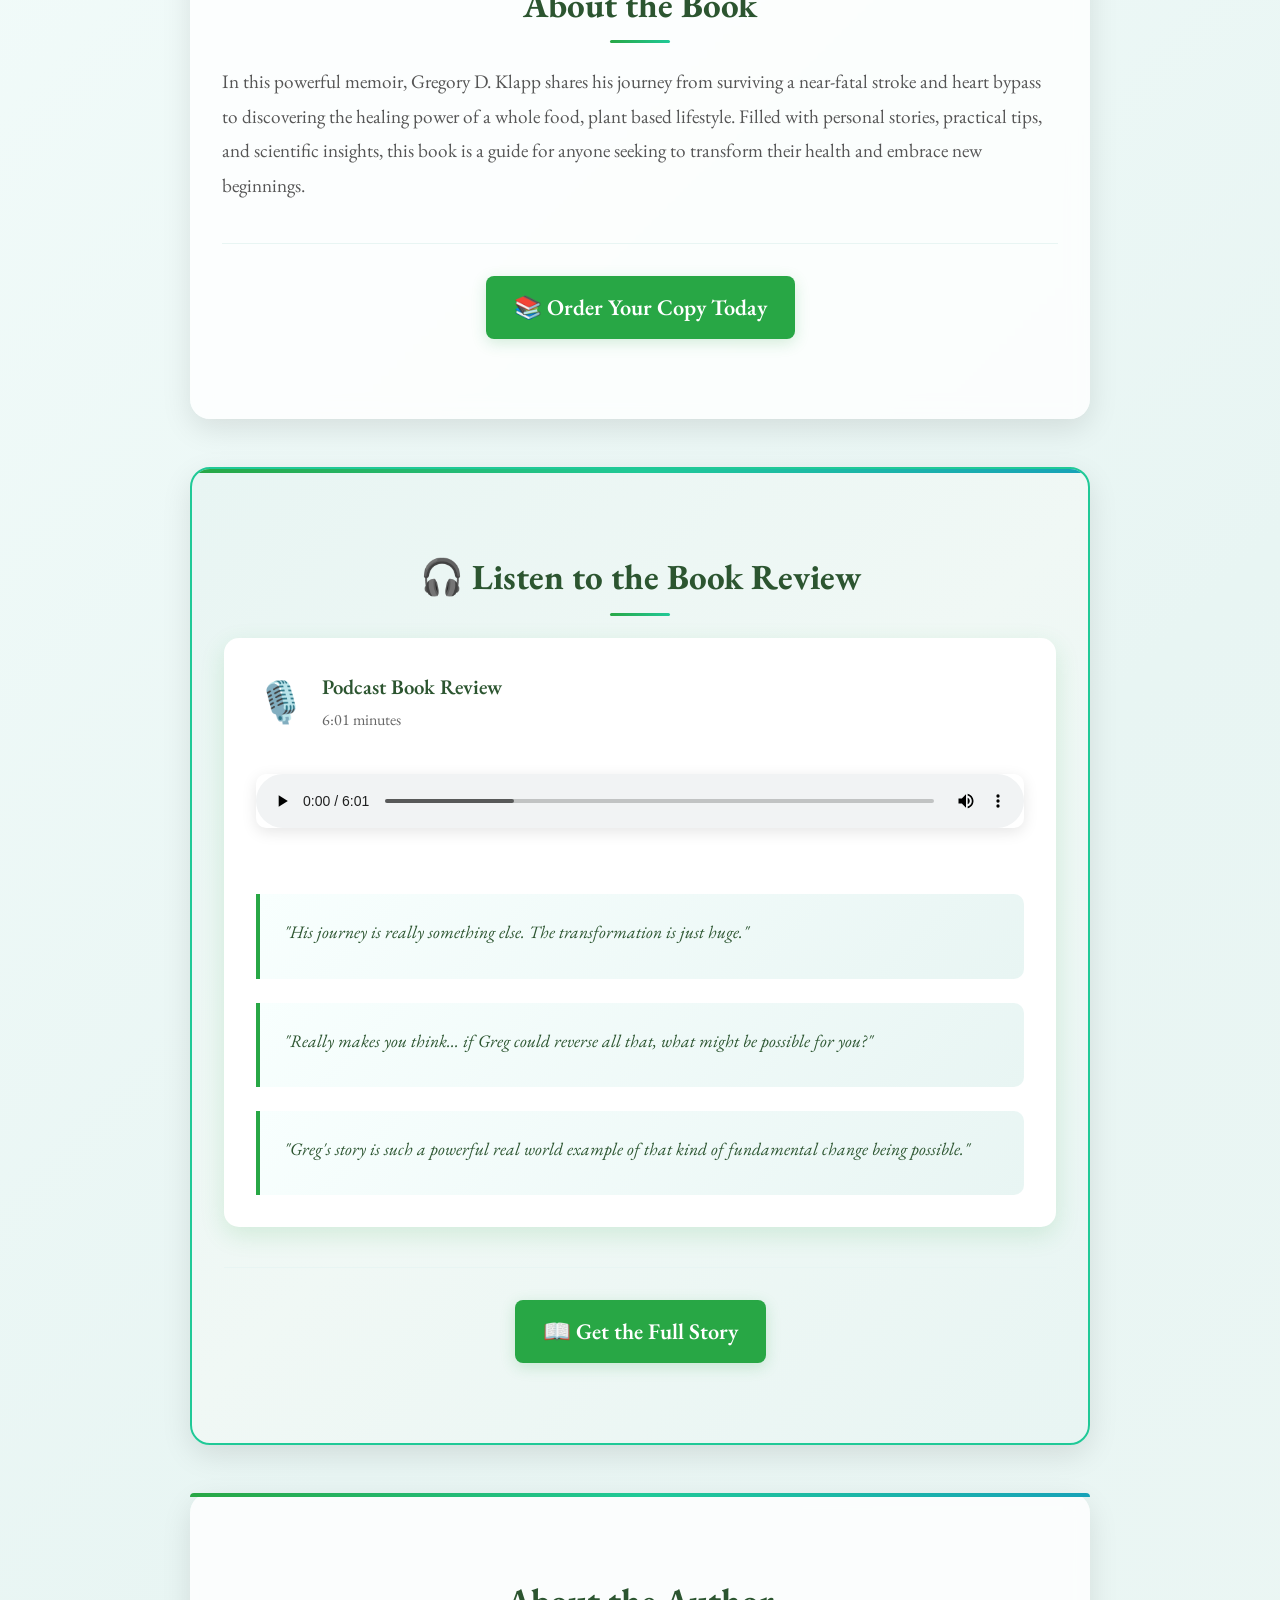
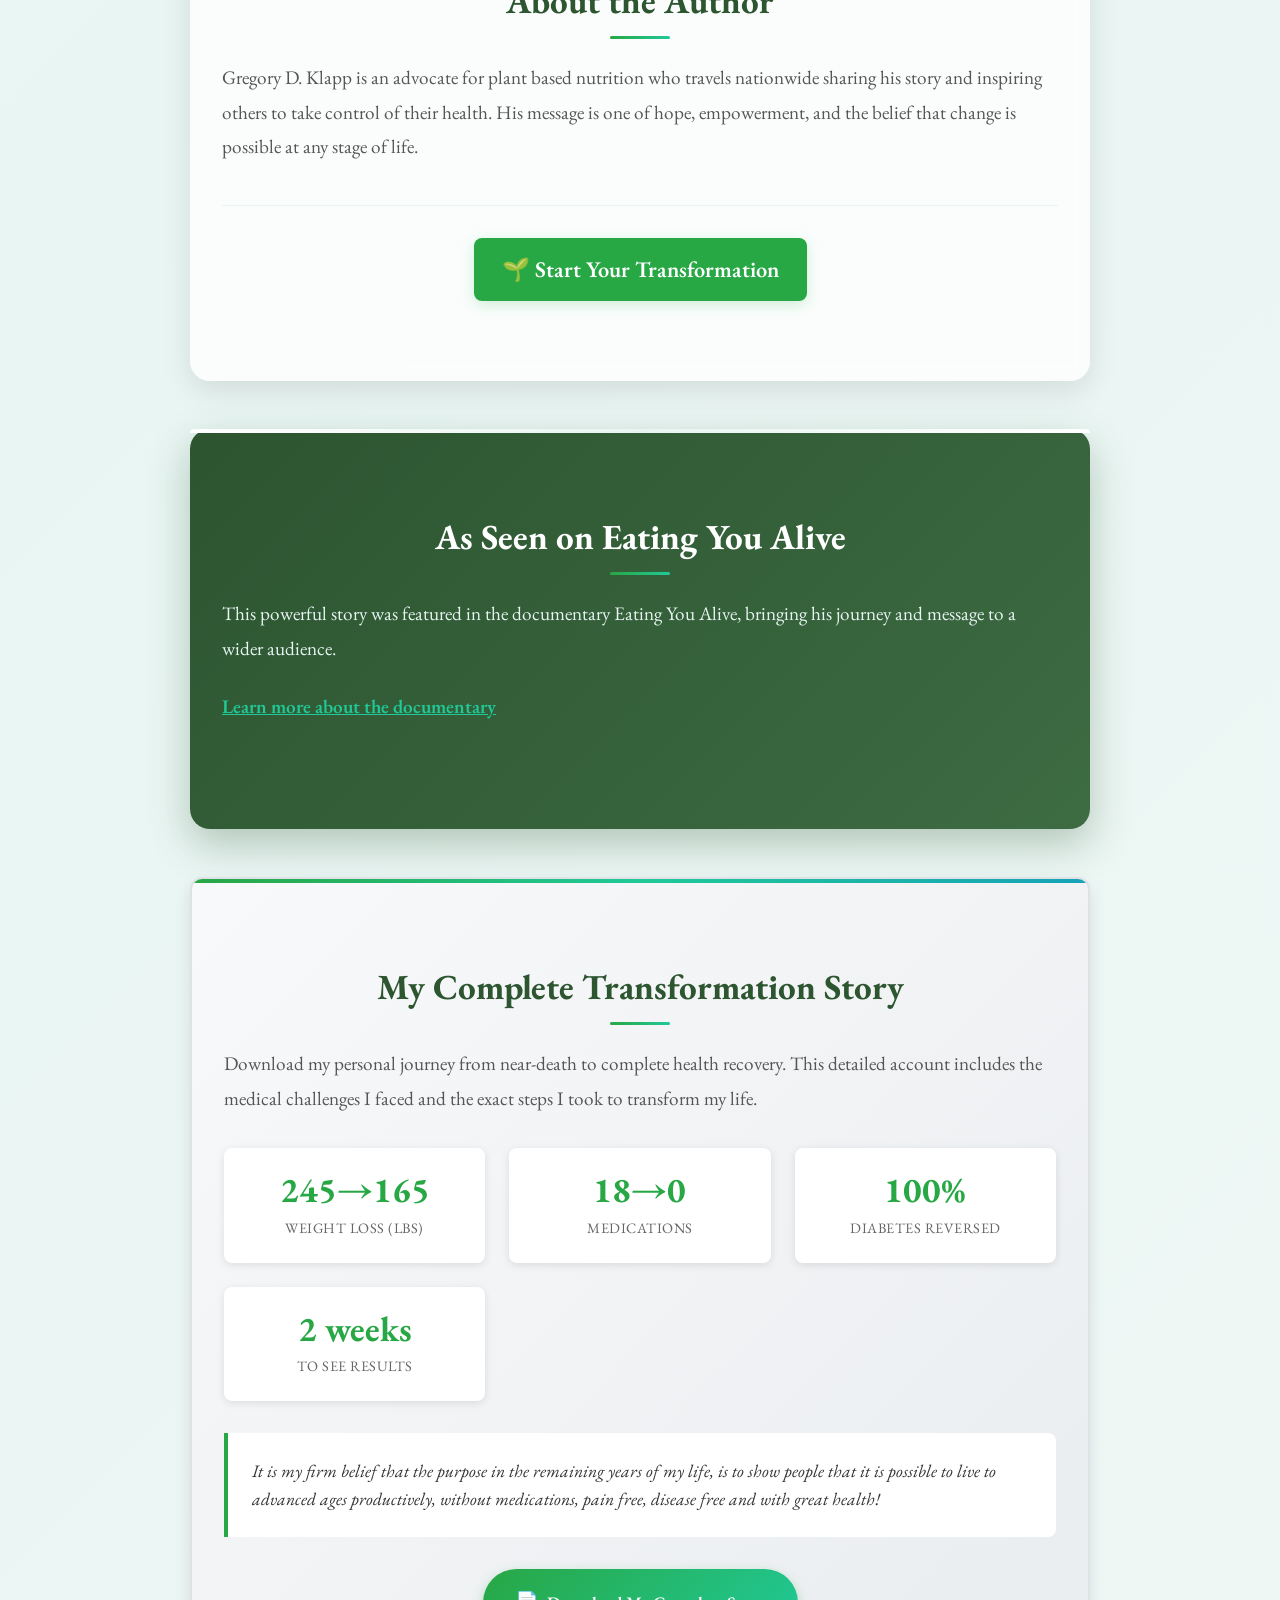
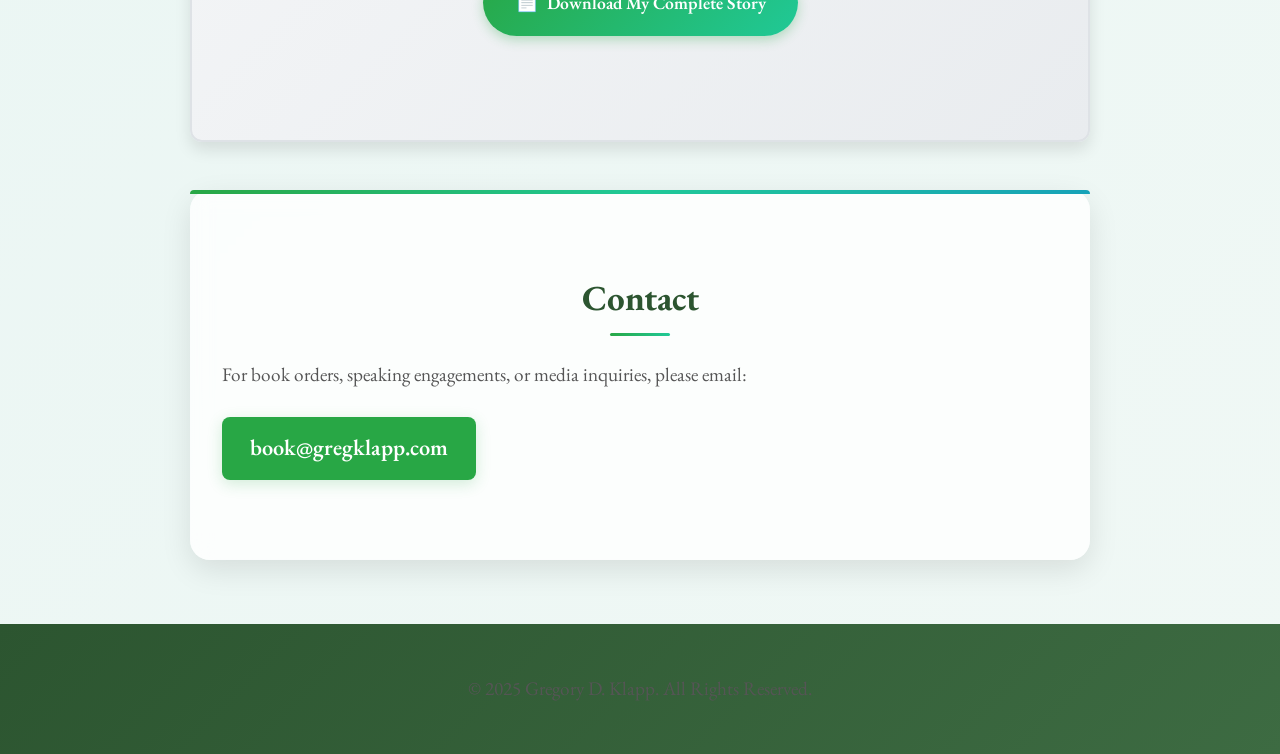
==== commit 1bf2ff25: "added audio podcast book review" ====
--- a/index.html
+++ b/index.html
@@ -597,6 +597,119 @@
       .btn-download::before {
         content: "📄";
         font-size: 1.2rem;
+      }
+
+      /* Book Review Audio Section */
+      #book-review {
+        background: linear-gradient(135deg, #e8f5f3 0%, #f0f8f5 50%, #e8f5f3 100%);
+        border: 2px solid #20c997;
+        position: relative;
+        overflow: hidden;
+      }
+      
+      #book-review::before {
+        background: linear-gradient(90deg, #28a745, #20c997, #17a2b8);
+      }
+      
+      .audio-player-container {
+        background: #fff;
+        border-radius: 15px;
+        padding: 2rem;
+        box-shadow: 0 8px 25px rgba(40, 167, 69, 0.15);
+        margin: 2rem 0;
+      }
+      
+      .audio-visual {
+        display: flex;
+        align-items: center;
+        gap: 1rem;
+        margin-bottom: 1rem;
+      }
+      
+      .audio-icon {
+        font-size: 2.5rem;
+        animation: pulse 2s infinite;
+      }
+      
+      .audio-info {
+        flex: 1;
+      }
+      
+      .audio-title {
+        font-size: 1.3rem;
+        font-weight: 600;
+        color: #2c5530;
+        margin-bottom: 0.25rem;
+      }
+      
+      .audio-duration {
+        font-size: 1rem;
+        color: #666;
+      }
+      
+      #book-review-audio {
+        border-radius: 10px;
+        box-shadow: 0 4px 15px rgba(0, 0, 0, 0.1);
+      }
+      
+      .reviewer-quotes {
+        display: grid;
+        gap: 1.5rem;
+        margin-top: 2rem;
+      }
+      
+      .quote-item {
+        background: linear-gradient(135deg, #f8fffe, #e8f5f3);
+        border-left: 4px solid #28a745;
+        padding: 1.5rem;
+        border-radius: 0 10px 10px 0;
+        position: relative;
+        transition: transform 0.3s ease, box-shadow 0.3s ease;
+      }
+      
+      .quote-item:hover {
+        transform: translateY(-2px);
+        box-shadow: 0 8px 20px rgba(40, 167, 69, 0.15);
+      }
+      
+      .quote-text {
+        font-size: 1.1rem;
+        font-style: italic;
+        color: #2c5530;
+        margin-bottom: 0.5rem;
+        line-height: 1.6;
+      }
+      
+      .quote-source {
+        font-size: 0.9rem;
+        color: #666;
+        font-weight: 600;
+      }
+      
+      @media (max-width: 768px) {
+        .audio-player-container {
+          padding: 1.5rem;
+        }
+        
+        .audio-visual {
+          gap: 0.75rem;
+        }
+        
+        .audio-icon {
+          font-size: 2rem;
+        }
+        
+        .audio-title {
+          font-size: 1.1rem;
+        }
+        
+        .quote-item {
+          padding: 1.25rem;
+        }
+        
+        .quote-text {
+          font-size: 1rem;
+        }
       }
     </style>
     <!-- Embed EB Garamond from Google Fonts -->
@@ -651,6 +764,47 @@
       </div>
     </section>
 
+    <section id="book-review">
+      <h2>🎧 Listen to the Book Review</h2>
+      
+      <div class="audio-player-container">
+        <div class="audio-visual">
+          <div class="audio-icon">🎙️</div>
+          <div class="audio-info">
+            <div class="audio-title">Podcast Book Review</div>
+            <div class="audio-duration">6:01 minutes</div>
+          </div>
+        </div>
+        
+        <audio id="book-review-audio" controls preload="metadata" style="width: 100%; margin: 1.5rem 0;">
+          <source src="./assets/book-review.mp3" type="audio/mpeg">
+          Your browser does not support the audio element.
+        </audio>
+        
+        <div class="reviewer-quotes">
+          <div class="quote-item">
+            <div class="quote-text">"His journey is really something else. The transformation is just huge."</div>
+          </div>
+          
+          <div class="quote-item">
+            <div class="quote-text">"Really makes you think... if Greg could reverse all that, what might be possible for you?"</div>
+          </div>
+          
+          <div class="quote-item">
+            <div class="quote-text">"Greg's story is such a powerful real world example of that kind of fundamental change being possible."</div>
+          </div>
+        </div>
+      </div>
+      
+      <div class="section-cta">
+        <a
+          class="btn"
+          href="https://www.amazon.com/Didnt-Believe-Until-Happened-Me/dp/B0D57YGMNR/ref=sr_1_1"
+          target="_blank"
+        >📖 Get the Full Story</a>
+      </div>
+    </section>
+
     <section id="author">
       <h2>About the Author</h2>
       <p>
@@ -679,7 +833,7 @@
             // height will be set automatically via CSS/aspect-ratio
             videoId: 'M8sGE5n-i1Q',
             playerVars: {
-              autoplay: 1,
+              autoplay: 0,
               start: 0,
               end: 285,       // stop at 4:45
               controls: 1,
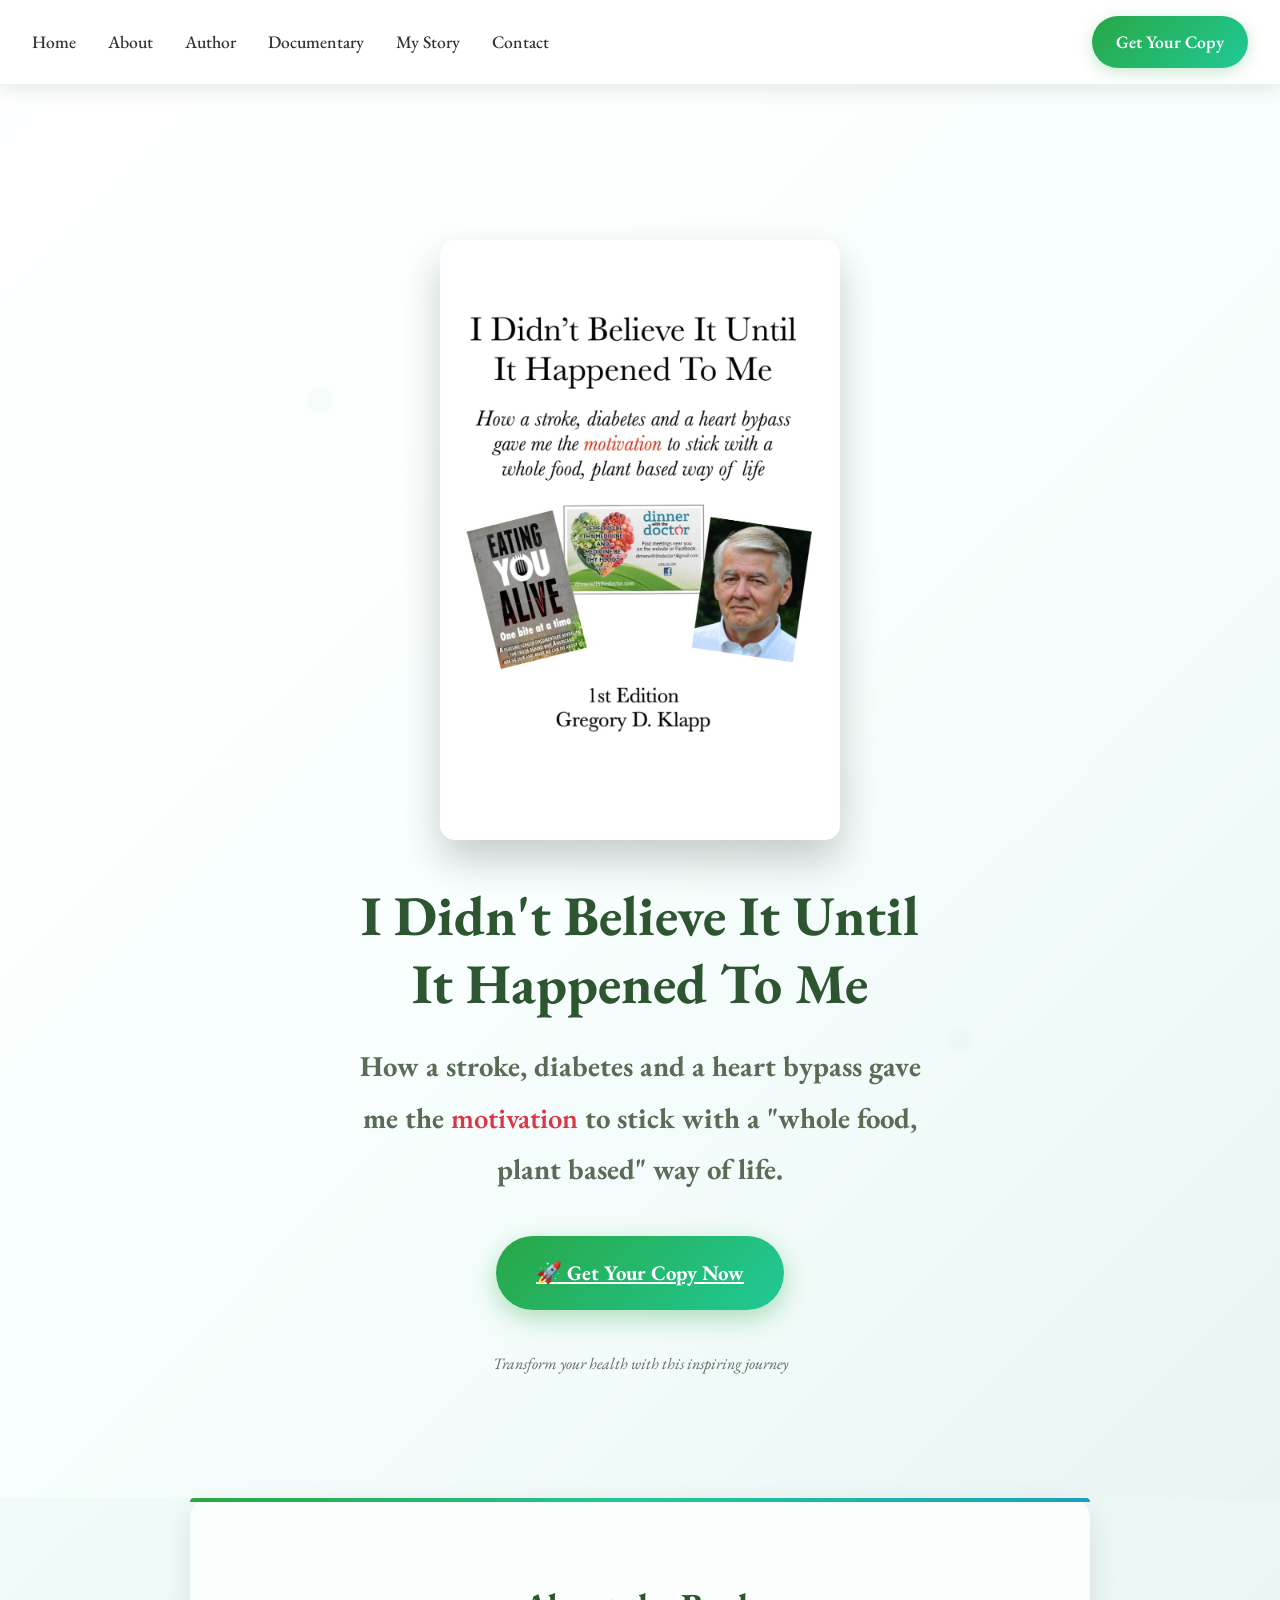
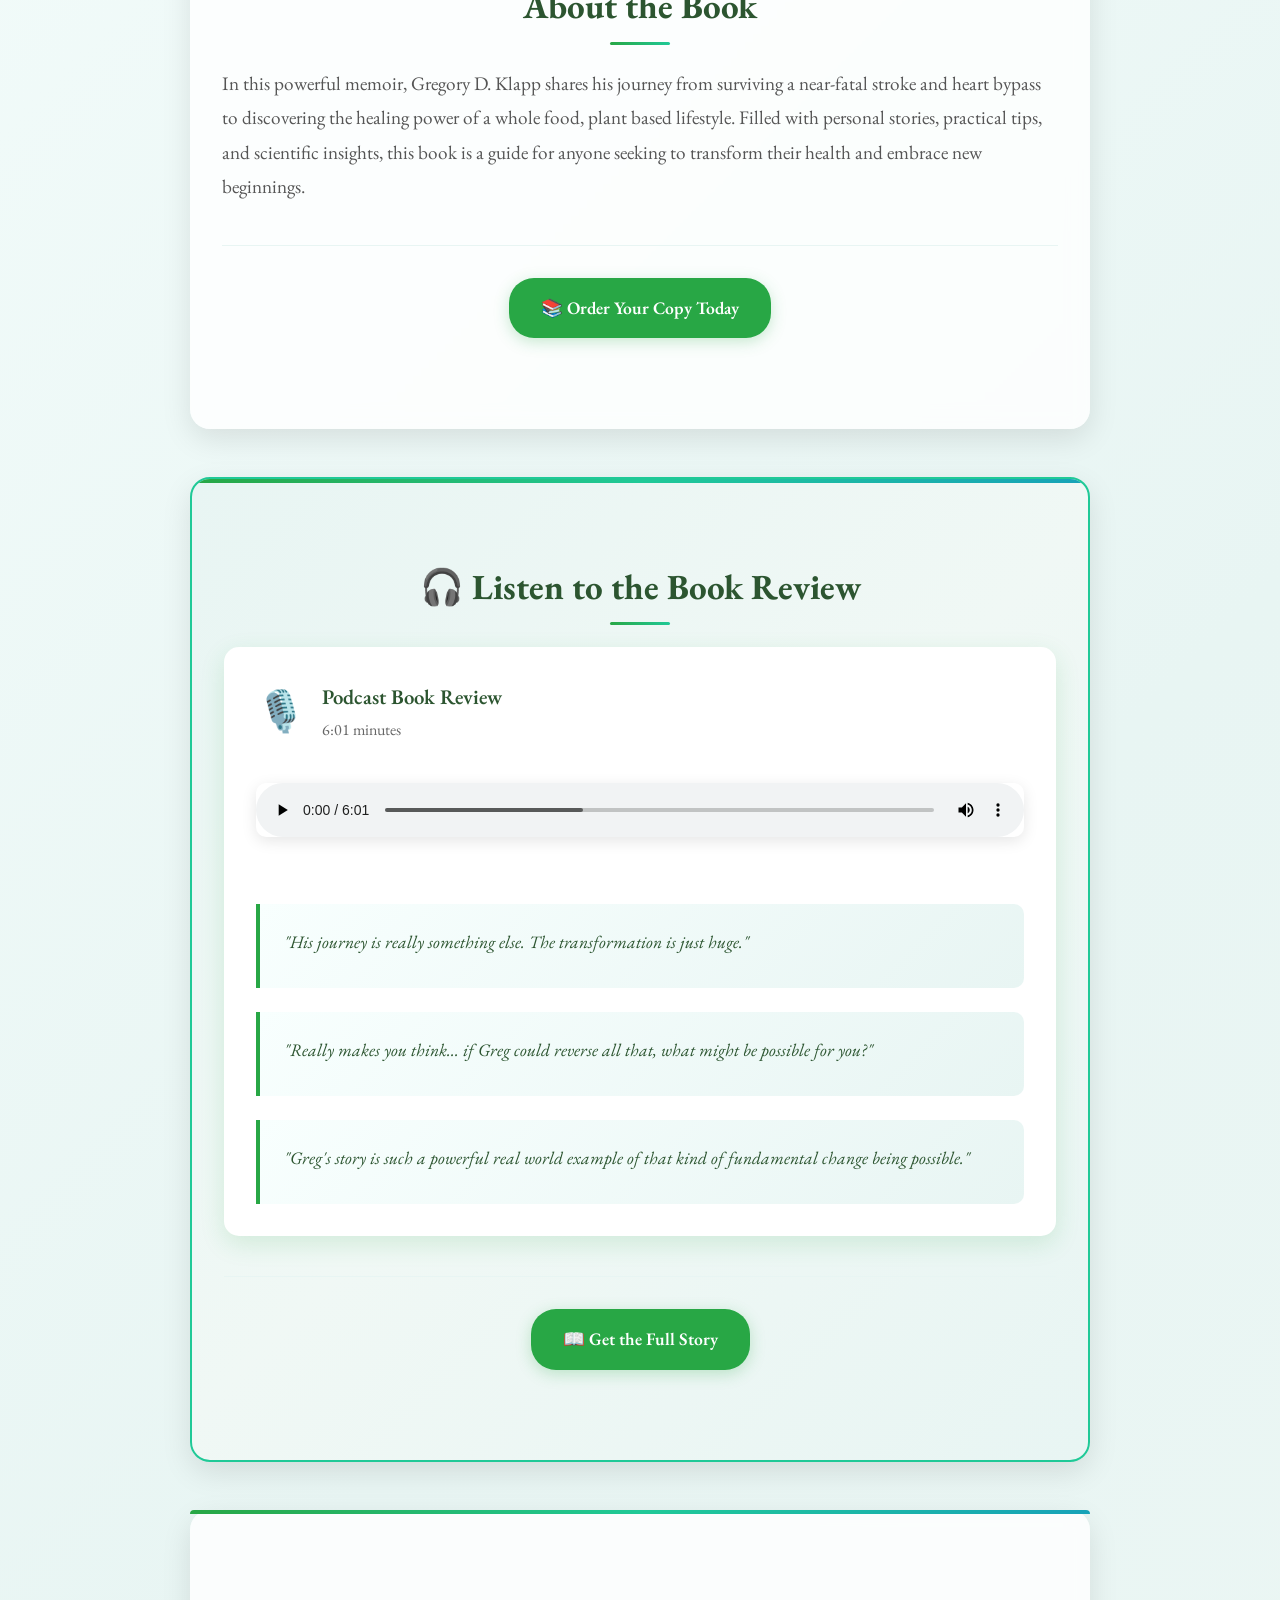
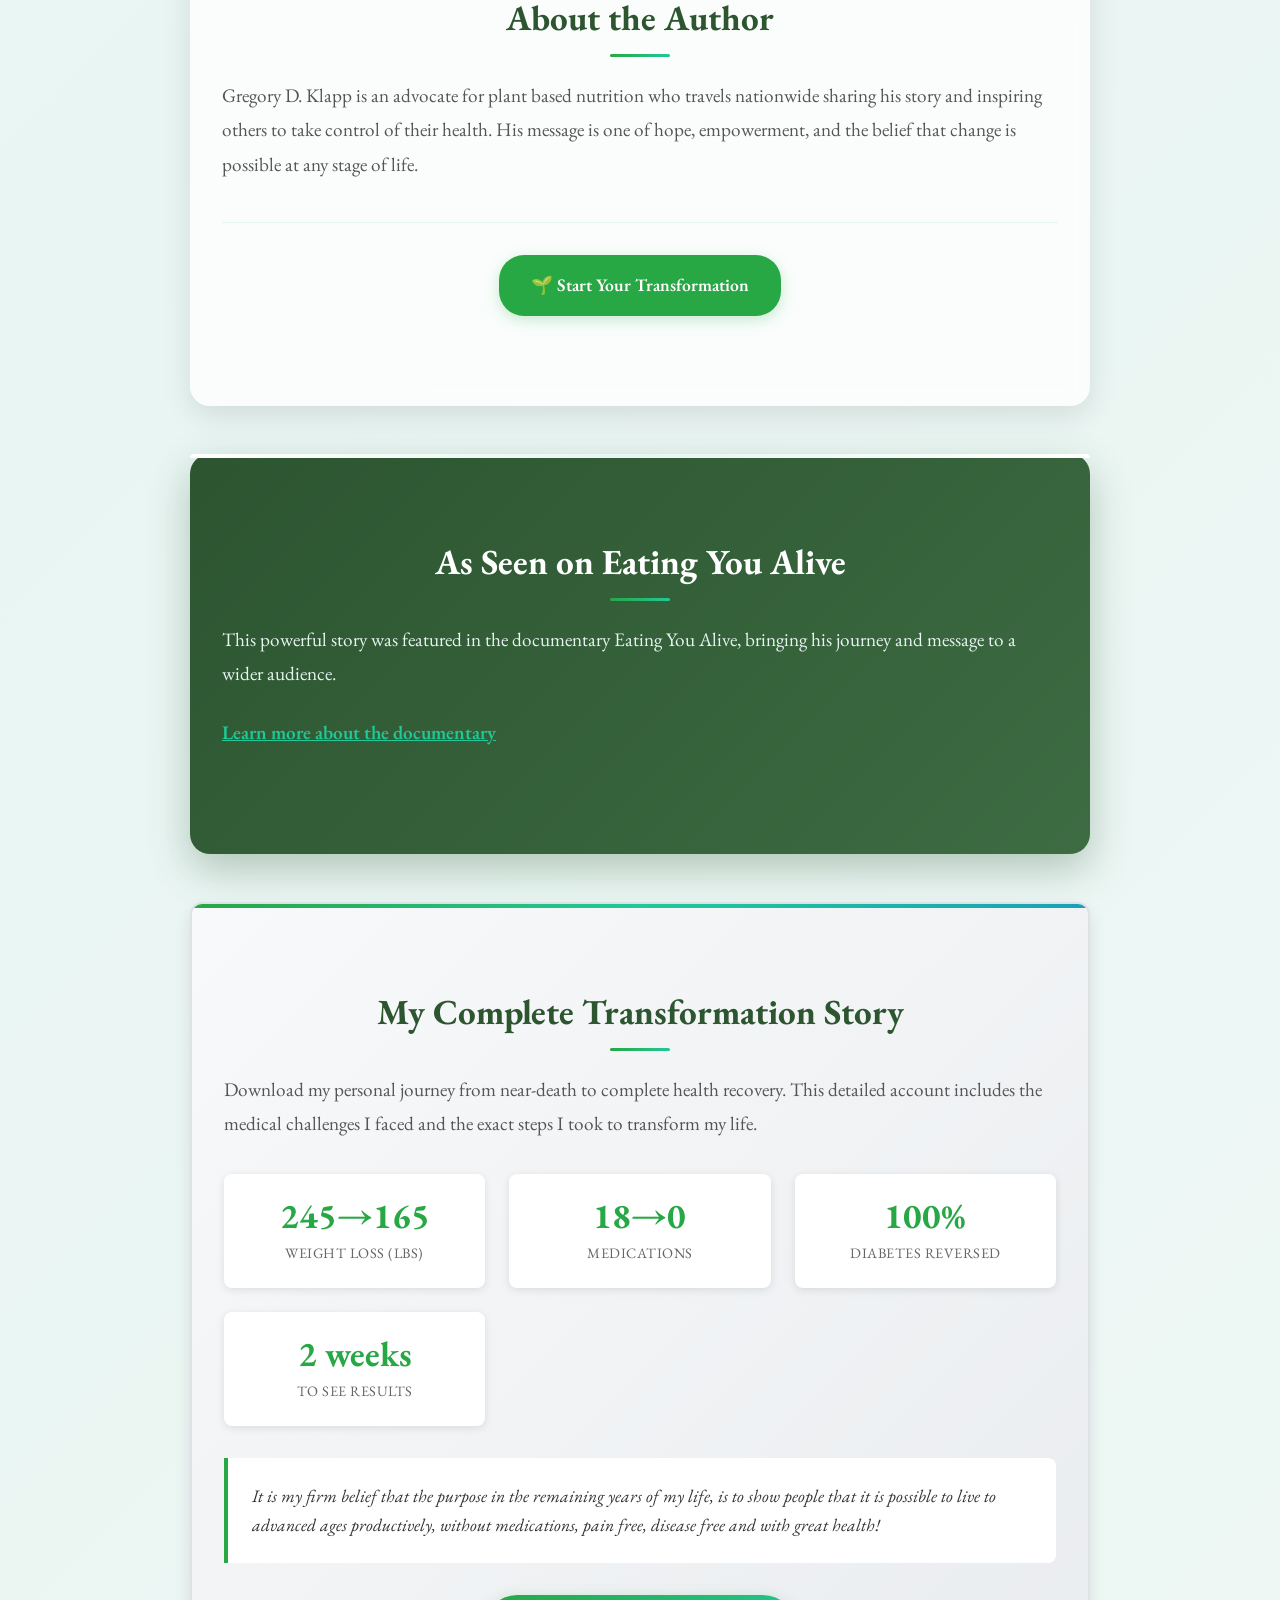
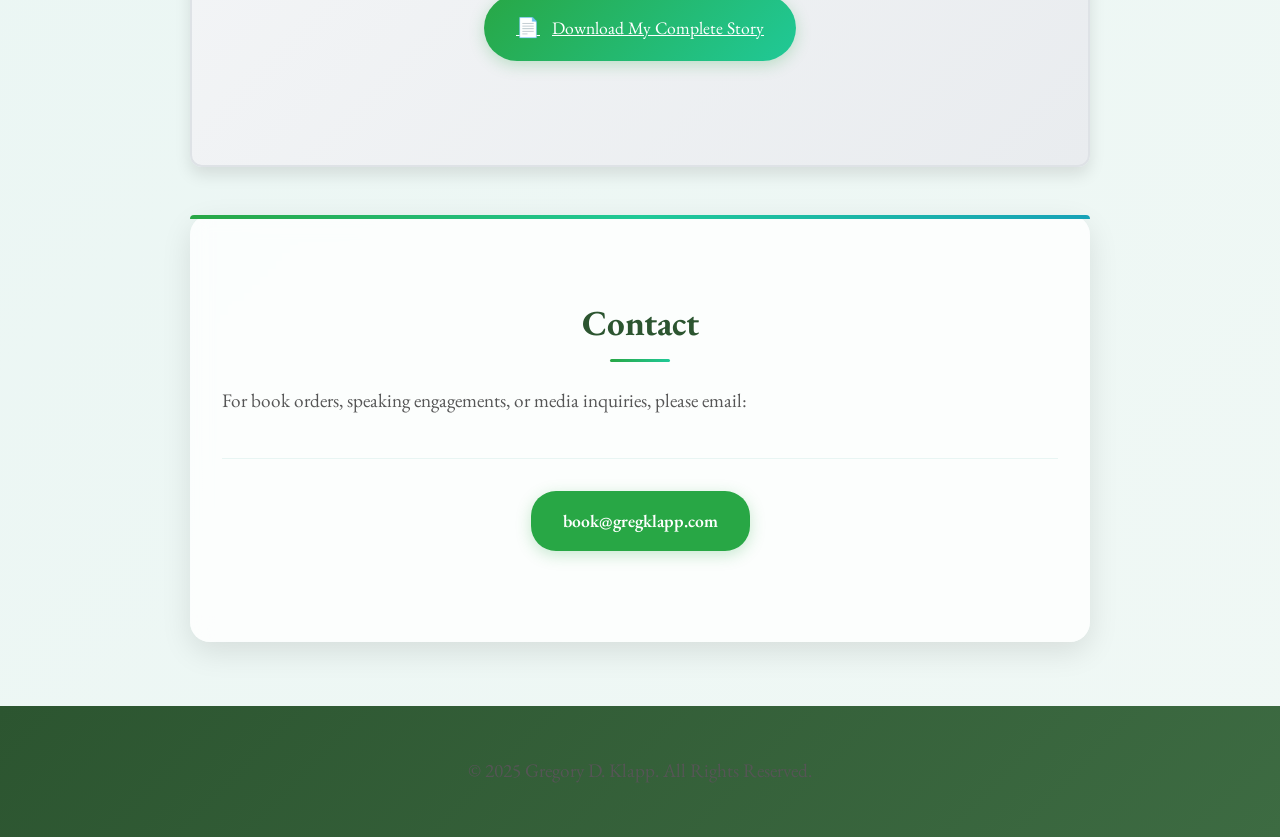
==== commit 13c971a9: "consistency" ====
--- a/index.html
+++ b/index.html
@@ -6,712 +6,8 @@
     <title>I Didn’t Believe It Until It Happened To Me</title>
     <!-- 1) Load the API -->
     <script src="https://www.youtube.com/iframe_api"></script>
-    <style>
-      /* Reset & Base Styles */
-      *,
-      *::before,
-      *::after {
-        box-sizing: border-box;
-        margin: 0;
-        padding: 0;
-      }
-      html {
-        scroll-behavior: smooth;
-      }
-      body {
-        font-family: "EB Garamond", serif;
-        line-height: 1.6;
-        color: #333;
-        background: linear-gradient(135deg, #f8fffe 0%, #e8f5f3 50%, #f0f8f5 100%);
-        padding-top: 80px;
-        overflow-x: hidden;
-        font-size: 1.4rem;
-      }
-      .red {
-        color: #dc3545;
-        font-weight: 600;
-      }
-      
-      /* Animations */
-      @keyframes fadeInUp {
-        from {
-          opacity: 0;
-          transform: translateY(30px);
-        }
-        to {
-          opacity: 1;
-          transform: translateY(0);
-        }
-      }
-      
-      @keyframes pulse {
-        0%, 100% {
-          transform: scale(1);
-        }
-        50% {
-          transform: scale(1.05);
-        }
-      }
-      /* Navigation */
-      nav {
-        position: fixed;
-        top: 0;
-        left: 0;
-        width: 100%;
-        background: rgba(255, 255, 255, 0.95);
-        padding: 1rem 2rem;
-        display: flex;
-        justify-content: space-between;
-        align-items: center;
-        box-shadow: 0 4px 20px rgba(0, 0, 0, 0.1);
-        border-bottom: 1px solid #e8f5f3;
-        z-index: 1000;
-        backdrop-filter: blur(15px);
-        -webkit-backdrop-filter: blur(15px);
-        transition: all 0.3s ease;
-      }
-      
-      .nav-links {
-        display: flex;
-        align-items: center;
-        gap: 2rem;
-      }
-      
-      nav a {
-        text-decoration: none;
-        color: #333;
-        font-weight: 500;
-        font-size: 1.1rem;
-        transition: all 0.3s ease;
-        position: relative;
-      }
-      
-      nav a:hover {
-        color: #28a745;
-        transform: translateY(-1px);
-      }
-      
-      nav a::after {
-        content: '';
-        position: absolute;
-        bottom: -5px;
-        left: 0;
-        width: 0;
-        height: 2px;
-        background: linear-gradient(90deg, #28a745, #20c997);
-        transition: width 0.3s ease;
-      }
-      
-      nav a:hover::after {
-        width: 100%;
-      }
-      
-      .nav-cta {
-        background: linear-gradient(135deg, #28a745, #20c997) !important;
-        color: white !important;
-        padding: 0.7rem 1.5rem !important;
-        border-radius: 50px !important;
-        font-weight: 600 !important;
-        box-shadow: 0 4px 15px rgba(40, 167, 69, 0.3) !important;
-        animation: pulse 2s infinite;
-      }
-      
-      .nav-cta:hover {
-        transform: translateY(-2px) !important;
-        box-shadow: 0 6px 25px rgba(40, 167, 69, 0.4) !important;
-        animation: none;
-      }
-      
-      .nav-cta::after {
-        display: none !important;
-      }
-
-      /* Hero Section */
-      header {
-        padding: 10rem 2rem 6rem;
-        text-align: center;
-        background: linear-gradient(135deg, #ffffff 0%, #f8fffe 50%, #e8f5f3 100%);
-        border-bottom: none;
-        position: relative;
-        overflow: hidden;
-      }
-      
-      header::before {
-        content: '';
-        position: absolute;
-        top: 0;
-        left: 0;
-        right: 0;
-        bottom: 0;
-        background: url('data:image/svg+xml,<svg xmlns="http://www.w3.org/2000/svg" viewBox="0 0 100 100"><defs><pattern id="grain" width="100" height="100" patternUnits="userSpaceOnUse"><circle cx="25" cy="25" r="1" fill="%2328a745" opacity="0.1"/><circle cx="75" cy="75" r="1" fill="%2320c997" opacity="0.1"/></pattern></defs><rect width="100" height="100" fill="url(%23grain)"/></svg>');
-        opacity: 0.3;
-        z-index: 0;
-      }
-      
-      header > * {
-        position: relative;
-        z-index: 1;
-      }
-      
-      header img {
-        max-width: 400px;
-        width: 100%;
-        height: auto;
-        border-radius: 15px;
-        margin-bottom: 2rem;
-        box-shadow: 0 20px 40px rgba(0, 0, 0, 0.2);
-        transition: transform 0.3s ease;
-        animation: fadeInUp 1s ease;
-      }
-      
-      header img:hover {
-        transform: translateY(-5px) scale(1.02);
-      }
-      
-      .hero-title {
-        font-size: 3.5rem;
-        font-weight: 700;
-        color: #2c5530;
-        margin-bottom: 1.5rem;
-        line-height: 1.2;
-        animation: fadeInUp 1s ease 0.2s both;
-      }
-      
-      .hero-subtitle {
-        font-size: 1.8rem;
-        color: #5a6c57;
-        margin-bottom: 2.5rem;
-        max-width: 600px;
-        margin-left: auto;
-        margin-right: auto;
-        animation: fadeInUp 1s ease 0.4s both;
-        font-style: normal;
-      }
-      
-      .hero-cta-group {
-        display: flex;
-        flex-direction: column;
-        align-items: center;
-        gap: 1.5rem;
-        animation: fadeInUp 1s ease 0.6s both;
-      }
-      
-      .btn-primary {
-        display: inline-block;
-        padding: 1.2rem 3rem;
-        background: linear-gradient(135deg, #28a745, #20c997);
-        color: #fff;
-        text-decoration: none;
-        border-radius: 50px;
-        font-weight: 700;
-        font-size: 1.3rem;
-        transition: all 0.3s ease;
-        box-shadow: 0 8px 25px rgba(40, 167, 69, 0.3);
-        position: relative;
-        overflow: hidden;
-      }
-      
-      .btn-primary::before {
-        content: '';
-        position: absolute;
-        top: 0;
-        left: -100%;
-        width: 100%;
-        height: 100%;
-        background: linear-gradient(90deg, transparent, rgba(255,255,255,0.2), transparent);
-        transition: left 0.5s ease;
-      }
-      
-      .btn-primary:hover::before {
-        left: 100%;
-      }
-      
-      .btn-primary:hover {
-        background: linear-gradient(135deg, #218838, #1a9d91);
-        transform: translateY(-3px);
-        box-shadow: 0 12px 35px rgba(40, 167, 69, 0.4);
-      }
-      
-      .btn {
-        display: inline-block;
-        padding: 0.85rem 1.75rem;
-        background: #28a745;
-        color: #fff;
-        text-decoration: none;
-        border-radius: 8px;
-        font-weight: 600;
-        transition: all 0.3s ease;
-        box-shadow: 0 4px 15px rgba(40, 167, 69, 0.2);
-      }
-      
-      .btn:hover {
-        background: #218838;
-        transform: translateY(-2px);
-        box-shadow: 0 6px 20px rgba(40, 167, 69, 0.3);
-      }
-      
-      .hero-guarantee {
-        font-size: 1rem;
-        color: #666;
-        font-style: italic;
-        margin-top: 1rem;
-      }
-
-      /* Content Sections */
-      section {
-        padding: 5rem 2rem;
-        max-width: 900px;
-        margin: 0 auto 3rem;
-        background: rgba(255, 255, 255, 0.8);
-        border-radius: 20px;
-        box-shadow: 0 10px 30px rgba(0, 0, 0, 0.1);
-        backdrop-filter: blur(10px);
-        position: relative;
-        animation: fadeInUp 0.8s ease;
-      }
-      
-      section::before {
-        content: '';
-        position: absolute;
-        top: 0;
-        left: 0;
-        right: 0;
-        height: 4px;
-        background: linear-gradient(90deg, #28a745, #20c997, #17a2b8);
-        border-radius: 20px 20px 0 0;
-      }
-      
-      h1 {
-        font-size: 2rem;
-        margin-bottom: 1rem;
-        color: #222;
-      }
-      
-      h2 {
-        font-size: 2.2rem;
-        margin-bottom: 2rem;
-        color: #2c5530;
-        border-bottom: none;
-        padding-bottom: 0;
-        position: relative;
-        text-align: center;
-      }
-      
-      h2::after {
-        content: '';
-        position: absolute;
-        bottom: -10px;
-        left: 50%;
-        transform: translateX(-50%);
-        width: 60px;
-        height: 3px;
-        background: linear-gradient(90deg, #28a745, #20c997);
-        border-radius: 2px;
-      }
-      
-      p {
-        margin-bottom: 1.5rem;
-        color: #555;
-        font-style: normal;
-        font-size: 1.2rem;
-        line-height: 1.8;
-      }
-      
-      .section-cta {
-        text-align: center;
-        margin-top: 2.5rem;
-        padding-top: 2rem;
-        border-top: 1px solid #e8f5f3;
-      }
-
-      /* Documentary Section Special Styling */
-      #documentary {
-        background: linear-gradient(135deg, #2c5530 0%, #3d6b42 100%);
-        color: white;
-        box-shadow: 0 15px 40px rgba(44, 85, 48, 0.3);
-      }
-      
-      #documentary::before {
-        background: linear-gradient(90deg, #ffffff, #e8f5f3, #ffffff);
-      }
-      
-      #documentary h2 {
-        color: white;
-      }
-      
-      #documentary p {
-        color: #e8f5f3;
-      }
-      
-      #documentary a {
-        color: #20c997;
-        font-weight: 600;
-        text-decoration: underline;
-        transition: color 0.3s ease;
-      }
-      
-      #documentary a:hover {
-        color: #17a2b8;
-      }
-      
-      .video-container {
-        margin: 2rem 0;
-        border-radius: 15px;
-        overflow: hidden;
-        box-shadow: 0 15px 35px rgba(0, 0, 0, 0.3);
-        position: relative;
-      }
-      
-      .video-container::before {
-        content: '';
-        position: absolute;
-        top: -5px;
-        left: -5px;
-        right: -5px;
-        bottom: -5px;
-        background: linear-gradient(45deg, #28a745, #20c997, #17a2b8, #28a745);
-        z-index: -1;
-        border-radius: 20px;
-        background-size: 400% 400%;
-        animation: gradientShift 3s ease infinite;
-      }
-      
-      @keyframes gradientShift {
-        0%, 100% { background-position: 0% 50%; }
-        50% { background-position: 100% 50%; }
-      }
-      
-      /* Footer */
-      footer {
-        background: linear-gradient(135deg, #2c5530, #3d6b42);
-        text-align: center;
-        padding: 3rem 2rem;
-        font-size: 1rem;
-        color: #e8f5f3;
-        border-top: none;
-        margin-top: 4rem;
-      }
-      
-      footer p {
-        margin: 0;
-        font-style: normal;
-      }
-
-      /* Responsive */
-      @media (max-width: 768px) {
-        .nav-links {
-          gap: 1rem;
-        }
-        
-        nav a {
-          font-size: 1rem;
-        }
-        
-        .nav-cta {
-          padding: 0.5rem 1rem !important;
-          font-size: 0.9rem !important;
-        }
-        
-        .hero-title {
-          font-size: 2.5rem;
-        }
-        
-        .hero-subtitle {
-          font-size: 1.4rem;
-          padding: 0 1rem;
-        }
-        
-        section {
-          padding: 3rem 1.5rem;
-          margin: 0 auto 2rem;
-        }
-        
-        h2 {
-          font-size: 1.8rem;
-        }
-        
-        .transformation-stats {
-          grid-template-columns: repeat(2, 1fr);
-          gap: 1rem;
-        }
-      }
-      
-      @media (max-width: 600px) {
-        body {
-          padding-top: 70px;
-        }
-        
-        nav {
-          padding: 0.5rem 1rem;
-          flex-direction: column;
-          gap: 1rem;
-        }
-        
-        .nav-links {
-          gap: 0.5rem;
-          flex-wrap: wrap;
-          justify-content: center;
-        }
-        
-        .nav-cta {
-          order: -1;
-        }
-        
-        header {
-          padding: 6rem 1rem 4rem;
-        }
-        
-        .hero-title {
-          font-size: 2rem;
-        }
-        
-        .hero-subtitle {
-          font-size: 1.2rem;
-        }
-        
-        .btn-primary {
-          padding: 1rem 2rem;
-          font-size: 1.1rem;
-        }
-        
-        section {
-          padding: 2rem 1rem;
-        }
-        
-        .transformation-stats {
-          grid-template-columns: 1fr;
-        }
-        
-        h2 {
-          font-size: 1.6rem;
-        }
-      }
-      iframe#yt-player {
-        width: 100%;
-        max-width: 100%;
-        height: auto;
-        /* 16:9 ratio = 16 ÷ 9 = 1.777… */
-        aspect-ratio: 16 / 9;
-        border: 0;           /* optional */
-      }
-
-      /* Story Section Styles */
-      #story {
-        background: linear-gradient(135deg, #f8f9fa, #e9ecef);
-        border-radius: 12px;
-        border: 2px solid #dee2e6;
-        box-shadow: 0 8px 16px rgba(0, 0, 0, 0.1);
-        position: relative;
-        overflow: hidden;
-      }
-      
-      #story::before {
-        content: "";
-        position: absolute;
-        top: 0;
-        left: 0;
-        width: 100%;
-        height: 4px;
-        background: linear-gradient(90deg, #28a745, #20c997, #17a2b8);
-      }
-      
-      .transformation-stats {
-        display: grid;
-        grid-template-columns: repeat(auto-fit, minmax(200px, 1fr));
-        gap: 1.5rem;
-        margin: 2rem 0;
-        text-align: center;
-      }
-      
-      .stat-item {
-        background: #fff;
-        padding: 1.5rem;
-        border-radius: 8px;
-        box-shadow: 0 2px 8px rgba(0, 0, 0, 0.1);
-        transition: transform 0.3s ease, box-shadow 0.3s ease;
-      }
-      
-      .stat-item:hover {
-        transform: translateY(-4px);
-        box-shadow: 0 4px 16px rgba(0, 0, 0, 0.15);
-      }
-      
-      .stat-number {
-        font-size: 2.2rem;
-        font-weight: bold;
-        color: #28a745;
-        display: block;
-        line-height: 1;
-      }
-      
-      .stat-label {
-        font-size: 0.9rem;
-        color: #666;
-        text-transform: uppercase;
-        letter-spacing: 0.5px;
-        margin-top: 0.5rem;
-      }
-      
-      .story-quote {
-        background: #fff;
-        border-left: 4px solid #28a745;
-        padding: 1.5rem;
-        margin: 2rem 0;
-        border-radius: 0 8px 8px 0;
-        font-size: 1.1rem;
-        font-style: italic;
-        position: relative;
-      }
-      
-      .story-quote::before {
-        content: """;
-        font-size: 4rem;
-        color: #28a745;
-        position: absolute;
-        top: -0.5rem;
-        left: 1rem;
-        line-height: 1;
-      }
-      
-      .btn-download {
-        background: linear-gradient(135deg, #28a745, #20c997);
-        color: #fff;
-        padding: 1rem 2rem;
-        text-decoration: none;
-        border-radius: 50px;
-        font-weight: 600;
-        font-size: 1.1rem;
-        display: inline-flex;
-        align-items: center;
-        gap: 0.5rem;
-        transition: all 0.3s ease;
-        box-shadow: 0 4px 12px rgba(40, 167, 69, 0.3);
-      }
-      
-      .btn-download:hover {
-        transform: translateY(-2px);
-        box-shadow: 0 6px 20px rgba(40, 167, 69, 0.4);
-        background: linear-gradient(135deg, #218838, #1a9d91);
-      }
-      
-      .btn-download::before {
-        content: "📄";
-        font-size: 1.2rem;
-      }
-
-      /* Book Review Audio Section */
-      #book-review {
-        background: linear-gradient(135deg, #e8f5f3 0%, #f0f8f5 50%, #e8f5f3 100%);
-        border: 2px solid #20c997;
-        position: relative;
-        overflow: hidden;
-      }
-      
-      #book-review::before {
-        background: linear-gradient(90deg, #28a745, #20c997, #17a2b8);
-      }
-      
-      .audio-player-container {
-        background: #fff;
-        border-radius: 15px;
-        padding: 2rem;
-        box-shadow: 0 8px 25px rgba(40, 167, 69, 0.15);
-        margin: 2rem 0;
-      }
-      
-      .audio-visual {
-        display: flex;
-        align-items: center;
-        gap: 1rem;
-        margin-bottom: 1rem;
-      }
-      
-      .audio-icon {
-        font-size: 2.5rem;
-        animation: pulse 2s infinite;
-      }
-      
-      .audio-info {
-        flex: 1;
-      }
-      
-      .audio-title {
-        font-size: 1.3rem;
-        font-weight: 600;
-        color: #2c5530;
-        margin-bottom: 0.25rem;
-      }
-      
-      .audio-duration {
-        font-size: 1rem;
-        color: #666;
-      }
-      
-      #book-review-audio {
-        border-radius: 10px;
-        box-shadow: 0 4px 15px rgba(0, 0, 0, 0.1);
-      }
-      
-      .reviewer-quotes {
-        display: grid;
-        gap: 1.5rem;
-        margin-top: 2rem;
-      }
-      
-      .quote-item {
-        background: linear-gradient(135deg, #f8fffe, #e8f5f3);
-        border-left: 4px solid #28a745;
-        padding: 1.5rem;
-        border-radius: 0 10px 10px 0;
-        position: relative;
-        transition: transform 0.3s ease, box-shadow 0.3s ease;
-      }
-      
-      .quote-item:hover {
-        transform: translateY(-2px);
-        box-shadow: 0 8px 20px rgba(40, 167, 69, 0.15);
-      }
-      
-      .quote-text {
-        font-size: 1.1rem;
-        font-style: italic;
-        color: #2c5530;
-        margin-bottom: 0.5rem;
-        line-height: 1.6;
-      }
-      
-      .quote-source {
-        font-size: 0.9rem;
-        color: #666;
-        font-weight: 600;
-      }
-      
-      @media (max-width: 768px) {
-        .audio-player-container {
-          padding: 1.5rem;
-        }
-        
-        .audio-visual {
-          gap: 0.75rem;
-        }
-        
-        .audio-icon {
-          font-size: 2rem;
-        }
-        
-        .audio-title {
-          font-size: 1.1rem;
-        }
-        
-        .quote-item {
-          padding: 1.25rem;
-        }
-        
-        .quote-text {
-          font-size: 1rem;
-        }
-      }
-    </style>
+    <!-- External CSS -->
+    <link rel="stylesheet" href="styles.css">
     <!-- Embed EB Garamond from Google Fonts -->
     <link
       href="https://fonts.googleapis.com/css2?family=EB+Garamond:ital,wght@0,400;1,400&display=swap"
@@ -757,7 +53,7 @@
       </p>
       <div class="section-cta">
         <a
-          class="btn"
+          class="btn btn-secondary"
           href="https://www.amazon.com/Didnt-Believe-Until-Happened-Me/dp/B0D57YGMNR/ref=sr_1_1"
           target="_blank"
         >📚 Order Your Copy Today</a>
@@ -798,7 +94,7 @@
       
       <div class="section-cta">
         <a
-          class="btn"
+          class="btn btn-secondary"
           href="https://www.amazon.com/Didnt-Believe-Until-Happened-Me/dp/B0D57YGMNR/ref=sr_1_1"
           target="_blank"
         >📖 Get the Full Story</a>
@@ -814,7 +110,7 @@
       </p>
       <div class="section-cta">
         <a
-          class="btn"
+          class="btn btn-secondary"
           href="https://www.amazon.com/Didnt-Believe-Until-Happened-Me/dp/B0D57YGMNR/ref=sr_1_1"
           target="_blank"
         >🌱 Start Your Transformation</a>
@@ -895,7 +191,9 @@
     <section id="contact">
       <h2>Contact</h2>
       <p>For book orders, speaking engagements, or media inquiries, please email:</p>
-      <a class="btn" href="mailto:book@gregklapp.com">book@gregklapp.com</a>
+      <div class="section-cta">
+        <a class="btn btn-secondary" href="mailto:book@gregklapp.com">book@gregklapp.com</a>
+      </div>
     </section>
 
     <footer>
--- a/styles.css
+++ b/styles.css
@@ -0,0 +1,774 @@
+/* CSS Custom Properties for Consistency */
+:root {
+  /* Colors */
+  --primary-gradient: linear-gradient(135deg, #28a745, #20c997);
+  --primary-gradient-hover: linear-gradient(135deg, #218838, #1a9d91);
+  --primary-solid: #28a745;
+  --primary-solid-hover: #218838;
+  --accent-color: #20c997;
+  --text-primary: #333;
+  --text-secondary: #555;
+  --text-light: #666;
+  --background-primary: #ffffff;
+  --background-secondary: rgba(255, 255, 255, 0.8);
+  
+  /* Spacing */
+  --spacing-xs: 0.5rem;
+  --spacing-sm: 0.75rem;
+  --spacing-md: 1rem;
+  --spacing-lg: 1.5rem;
+  --spacing-xl: 2rem;
+  --spacing-xxl: 3rem;
+  
+  /* Button Properties */
+  --btn-font-weight: 600;
+  --btn-transition: all 0.3s ease;
+  --btn-border-radius-sm: 8px;
+  --btn-border-radius-md: 25px;
+  --btn-border-radius-lg: 50px;
+  
+  /* Button Sizes */
+  --btn-padding-sm: 0.75rem 1.5rem;
+  --btn-padding-md: 1rem 2rem;
+  --btn-padding-lg: 1.25rem 2.5rem;
+  --btn-font-size-sm: 1rem;
+  --btn-font-size-md: 1.1rem;
+  --btn-font-size-lg: 1.3rem;
+  
+  /* Shadows */
+  --shadow-sm: 0 2px 8px rgba(40, 167, 69, 0.15);
+  --shadow-md: 0 4px 15px rgba(40, 167, 69, 0.25);
+  --shadow-lg: 0 8px 25px rgba(40, 167, 69, 0.35);
+  --shadow-hover-sm: 0 4px 12px rgba(40, 167, 69, 0.25);
+  --shadow-hover-md: 0 6px 20px rgba(40, 167, 69, 0.35);
+  --shadow-hover-lg: 0 12px 35px rgba(40, 167, 69, 0.45);
+}
+
+/* Reset & Base Styles */
+*,
+*::before,
+*::after {
+  box-sizing: border-box;
+  margin: 0;
+  padding: 0;
+}
+html {
+  scroll-behavior: smooth;
+}
+body {
+  font-family: "EB Garamond", serif;
+  line-height: 1.6;
+  color: var(--text-primary);
+  background: linear-gradient(135deg, #f8fffe 0%, #e8f5f3 50%, #f0f8f5 100%);
+  padding-top: 80px;
+  overflow-x: hidden;
+  font-size: 1.4rem;
+}
+.red {
+  color: #dc3545;
+  font-weight: 600;
+}
+
+/* Unified Button System */
+.btn {
+  display: inline-block;
+  text-decoration: none;
+  font-weight: var(--btn-font-weight);
+  transition: var(--btn-transition);
+  cursor: pointer;
+  border: none;
+  text-align: center;
+  position: relative;
+  overflow: hidden;
+}
+
+/* Button Variants */
+.btn-primary {
+  background: var(--primary-gradient);
+  color: white;
+  padding: var(--btn-padding-lg);
+  border-radius: var(--btn-border-radius-lg);
+  font-size: var(--btn-font-size-lg);
+  font-weight: 700;
+  box-shadow: var(--shadow-lg);
+}
+
+.btn-primary::before {
+  content: '';
+  position: absolute;
+  top: 0;
+  left: -100%;
+  width: 100%;
+  height: 100%;
+  background: linear-gradient(90deg, transparent, rgba(255,255,255,0.2), transparent);
+  transition: left 0.5s ease;
+}
+
+.btn-primary:hover::before {
+  left: 100%;
+}
+
+.btn-primary:hover {
+  background: var(--primary-gradient-hover);
+  transform: translateY(-3px);
+  box-shadow: var(--shadow-hover-lg);
+}
+
+.btn-secondary {
+  background: var(--primary-solid);
+  color: white;
+  padding: var(--btn-padding-md);
+  border-radius: var(--btn-border-radius-md);
+  font-size: var(--btn-font-size-md);
+  box-shadow: var(--shadow-md);
+}
+
+.btn-secondary:hover {
+  background: var(--primary-solid-hover);
+  transform: translateY(-2px);
+  box-shadow: var(--shadow-hover-md);
+}
+
+.btn-small {
+  padding: var(--btn-padding-sm);
+  border-radius: var(--btn-border-radius-md);
+  font-size: var(--btn-font-size-sm);
+  box-shadow: var(--shadow-sm);
+}
+
+.btn-small:hover {
+  transform: translateY(-1px);
+  box-shadow: var(--shadow-hover-sm);
+}
+
+.btn-rounded {
+  border-radius: var(--btn-border-radius-lg);
+}
+
+.btn-download {
+  background: var(--primary-gradient);
+  color: white;
+  padding: var(--btn-padding-md);
+  border-radius: var(--btn-border-radius-lg);
+  font-size: var(--btn-font-size-md);
+  box-shadow: var(--shadow-md);
+  display: inline-flex;
+  align-items: center;
+  gap: var(--spacing-sm);
+}
+
+.btn-download::before {
+  content: "📄";
+  font-size: 1.2rem;
+}
+
+.btn-download:hover {
+  background: var(--primary-gradient-hover);
+  transform: translateY(-2px);
+  box-shadow: var(--shadow-hover-md);
+}
+
+/* Animations */
+@keyframes fadeInUp {
+  from {
+    opacity: 0;
+    transform: translateY(30px);
+  }
+  to {
+    opacity: 1;
+    transform: translateY(0);
+  }
+}
+
+@keyframes pulse {
+  0%, 100% {
+    transform: scale(1);
+  }
+  50% {
+    transform: scale(1.05);
+  }
+}
+/* Navigation */
+nav {
+  position: fixed;
+  top: 0;
+  left: 0;
+  width: 100%;
+  background: rgba(255, 255, 255, 0.95);
+  padding: 1rem 2rem;
+  display: flex;
+  justify-content: space-between;
+  align-items: center;
+  box-shadow: 0 4px 20px rgba(0, 0, 0, 0.1);
+  border-bottom: 1px solid #e8f5f3;
+  z-index: 1000;
+  backdrop-filter: blur(15px);
+  -webkit-backdrop-filter: blur(15px);
+  transition: all 0.3s ease;
+}
+
+.nav-links {
+  display: flex;
+  align-items: center;
+  gap: 2rem;
+}
+
+nav a {
+  text-decoration: none;
+  color: #333;
+  font-weight: 500;
+  font-size: 1.1rem;
+  transition: all 0.3s ease;
+  position: relative;
+}
+
+nav a:hover {
+  color: #28a745;
+  transform: translateY(-1px);
+}
+
+nav a::after {
+  content: '';
+  position: absolute;
+  bottom: -5px;
+  left: 0;
+  width: 0;
+  height: 2px;
+  background: linear-gradient(90deg, #28a745, #20c997);
+  transition: width 0.3s ease;
+}
+
+nav a:hover::after {
+  width: 100%;
+}
+
+.nav-cta {
+  background: var(--primary-gradient) !important;
+  color: white !important;
+  padding: var(--btn-padding-sm) !important;
+  border-radius: var(--btn-border-radius-lg) !important;
+  font-weight: var(--btn-font-weight) !important;
+  box-shadow: var(--shadow-md) !important;
+  animation: pulse 2s infinite;
+  transition: var(--btn-transition) !important;
+}
+
+.nav-cta:hover {
+  background: var(--primary-gradient-hover) !important;
+  transform: translateY(-2px) !important;
+  box-shadow: var(--shadow-hover-md) !important;
+  animation: none;
+}
+
+.nav-cta::after {
+  display: none !important;
+}
+
+/* Hero Section */
+header {
+  padding: 10rem 2rem 6rem;
+  text-align: center;
+  background: linear-gradient(135deg, #ffffff 0%, #f8fffe 50%, #e8f5f3 100%);
+  border-bottom: none;
+  position: relative;
+  overflow: hidden;
+}
+
+header::before {
+  content: '';
+  position: absolute;
+  top: 0;
+  left: 0;
+  right: 0;
+  bottom: 0;
+  background: url('data:image/svg+xml,<svg xmlns="http://www.w3.org/2000/svg" viewBox="0 0 100 100"><defs><pattern id="grain" width="100" height="100" patternUnits="userSpaceOnUse"><circle cx="25" cy="25" r="1" fill="%2328a745" opacity="0.1"/><circle cx="75" cy="75" r="1" fill="%2320c997" opacity="0.1"/></pattern></defs><rect width="100" height="100" fill="url(%23grain)"/></svg>');
+  opacity: 0.3;
+  z-index: 0;
+}
+
+header > * {
+  position: relative;
+  z-index: 1;
+}
+
+header img {
+  max-width: 400px;
+  width: 100%;
+  height: auto;
+  border-radius: 15px;
+  margin-bottom: 2rem;
+  box-shadow: 0 20px 40px rgba(0, 0, 0, 0.2);
+  transition: transform 0.3s ease;
+  animation: fadeInUp 1s ease;
+}
+
+header img:hover {
+  transform: translateY(-5px) scale(1.02);
+}
+
+.hero-title {
+  font-size: 3.5rem;
+  font-weight: 700;
+  color: #2c5530;
+  margin-bottom: 1.5rem;
+  line-height: 1.2;
+  animation: fadeInUp 1s ease 0.2s both;
+}
+
+.hero-subtitle {
+  font-size: 1.8rem;
+  color: #5a6c57;
+  margin-bottom: 2.5rem;
+  max-width: 600px;
+  margin-left: auto;
+  margin-right: auto;
+  animation: fadeInUp 1s ease 0.4s both;
+  font-style: normal;
+}
+
+.hero-cta-group {
+  display: flex;
+  flex-direction: column;
+  align-items: center;
+  gap: 1.5rem;
+  animation: fadeInUp 1s ease 0.6s both;
+}
+
+
+.hero-guarantee {
+  font-size: 1rem;
+  color: #666;
+  font-style: italic;
+  margin-top: 1rem;
+}
+
+/* Content Sections */
+section {
+  padding: 5rem 2rem;
+  max-width: 900px;
+  margin: 0 auto 3rem;
+  background: rgba(255, 255, 255, 0.8);
+  border-radius: 20px;
+  box-shadow: 0 10px 30px rgba(0, 0, 0, 0.1);
+  backdrop-filter: blur(10px);
+  position: relative;
+  animation: fadeInUp 0.8s ease;
+}
+
+section::before {
+  content: '';
+  position: absolute;
+  top: 0;
+  left: 0;
+  right: 0;
+  height: 4px;
+  background: linear-gradient(90deg, #28a745, #20c997, #17a2b8);
+  border-radius: 20px 20px 0 0;
+}
+
+h1 {
+  font-size: 2rem;
+  margin-bottom: 1rem;
+  color: #222;
+}
+
+h2 {
+  font-size: 2.2rem;
+  margin-bottom: 2rem;
+  color: #2c5530;
+  border-bottom: none;
+  padding-bottom: 0;
+  position: relative;
+  text-align: center;
+}
+
+h2::after {
+  content: '';
+  position: absolute;
+  bottom: -10px;
+  left: 50%;
+  transform: translateX(-50%);
+  width: 60px;
+  height: 3px;
+  background: linear-gradient(90deg, #28a745, #20c997);
+  border-radius: 2px;
+}
+
+p {
+  margin-bottom: 1.5rem;
+  color: #555;
+  font-style: normal;
+  font-size: 1.2rem;
+  line-height: 1.8;
+}
+
+.section-cta {
+  text-align: center;
+  margin-top: 2.5rem;
+  padding-top: 2rem;
+  border-top: 1px solid #e8f5f3;
+}
+
+/* Documentary Section Special Styling */
+#documentary {
+  background: linear-gradient(135deg, #2c5530 0%, #3d6b42 100%);
+  color: white;
+  box-shadow: 0 15px 40px rgba(44, 85, 48, 0.3);
+}
+
+#documentary::before {
+  background: linear-gradient(90deg, #ffffff, #e8f5f3, #ffffff);
+}
+
+#documentary h2 {
+  color: white;
+}
+
+#documentary p {
+  color: #e8f5f3;
+}
+
+#documentary a {
+  color: #20c997;
+  font-weight: 600;
+  text-decoration: underline;
+  transition: color 0.3s ease;
+}
+
+#documentary a:hover {
+  color: #17a2b8;
+}
+
+.video-container {
+  margin: 2rem 0;
+  border-radius: 15px;
+  overflow: hidden;
+  box-shadow: 0 15px 35px rgba(0, 0, 0, 0.3);
+  position: relative;
+}
+
+.video-container::before {
+  content: '';
+  position: absolute;
+  top: -5px;
+  left: -5px;
+  right: -5px;
+  bottom: -5px;
+  background: linear-gradient(45deg, #28a745, #20c997, #17a2b8, #28a745);
+  z-index: -1;
+  border-radius: 20px;
+  background-size: 400% 400%;
+  animation: gradientShift 3s ease infinite;
+}
+
+@keyframes gradientShift {
+  0%, 100% { background-position: 0% 50%; }
+  50% { background-position: 100% 50%; }
+}
+
+/* Footer */
+footer {
+  background: linear-gradient(135deg, #2c5530, #3d6b42);
+  text-align: center;
+  padding: 3rem 2rem;
+  font-size: 1rem;
+  color: #e8f5f3;
+  border-top: none;
+  margin-top: 4rem;
+}
+
+footer p {
+  margin: 0;
+  font-style: normal;
+}
+
+/* Responsive */
+@media (max-width: 768px) {
+  .nav-links {
+    gap: 1rem;
+  }
+  
+  nav a {
+    font-size: 1rem;
+  }
+  
+  .nav-cta {
+    padding: 0.5rem 1rem !important;
+    font-size: 0.9rem !important;
+  }
+  
+  .hero-title {
+    font-size: 2.5rem;
+  }
+  
+  .hero-subtitle {
+    font-size: 1.4rem;
+    padding: 0 1rem;
+  }
+  
+  section {
+    padding: 3rem 1.5rem;
+    margin: 0 auto 2rem;
+  }
+  
+  h2 {
+    font-size: 1.8rem;
+  }
+  
+  .transformation-stats {
+    grid-template-columns: repeat(2, 1fr);
+    gap: 1rem;
+  }
+}
+
+@media (max-width: 600px) {
+  body {
+    padding-top: 70px;
+  }
+  
+  nav {
+    padding: 0.5rem 1rem;
+    flex-direction: column;
+    gap: 1rem;
+  }
+  
+  .nav-links {
+    gap: 0.5rem;
+    flex-wrap: wrap;
+    justify-content: center;
+  }
+  
+  .nav-cta {
+    order: -1;
+  }
+  
+  header {
+    padding: 6rem 1rem 4rem;
+  }
+  
+  .hero-title {
+    font-size: 2rem;
+  }
+  
+  .hero-subtitle {
+    font-size: 1.2rem;
+  }
+  
+  .btn-primary {
+    padding: 1rem 2rem;
+    font-size: 1.1rem;
+  }
+  
+  section {
+    padding: 2rem 1rem;
+  }
+  
+  .transformation-stats {
+    grid-template-columns: 1fr;
+  }
+  
+  h2 {
+    font-size: 1.6rem;
+  }
+}
+
+iframe#yt-player {
+  width: 100%;
+  max-width: 100%;
+  height: auto;
+  /* 16:9 ratio = 16 / 9 = 1.777 */
+  aspect-ratio: 16 / 9;
+  border: 0;
+}
+
+/* Story Section Styles */
+#story {
+  background: linear-gradient(135deg, #f8f9fa, #e9ecef);
+  border-radius: 12px;
+  border: 2px solid #dee2e6;
+  box-shadow: 0 8px 16px rgba(0, 0, 0, 0.1);
+  position: relative;
+  overflow: hidden;
+}
+
+#story::before {
+  content: "";
+  position: absolute;
+  top: 0;
+  left: 0;
+  width: 100%;
+  height: 4px;
+  background: linear-gradient(90deg, #28a745, #20c997, #17a2b8);
+}
+
+.transformation-stats {
+  display: grid;
+  grid-template-columns: repeat(auto-fit, minmax(200px, 1fr));
+  gap: 1.5rem;
+  margin: 2rem 0;
+  text-align: center;
+}
+
+.stat-item {
+  background: #fff;
+  padding: 1.5rem;
+  border-radius: 8px;
+  box-shadow: 0 2px 8px rgba(0, 0, 0, 0.1);
+  transition: transform 0.3s ease, box-shadow 0.3s ease;
+}
+
+.stat-item:hover {
+  transform: translateY(-4px);
+  box-shadow: 0 4px 16px rgba(0, 0, 0, 0.15);
+}
+
+.stat-number {
+  font-size: 2.2rem;
+  font-weight: bold;
+  color: #28a745;
+  display: block;
+  line-height: 1;
+}
+
+.stat-label {
+  font-size: 0.9rem;
+  color: #666;
+  text-transform: uppercase;
+  letter-spacing: 0.5px;
+  margin-top: 0.5rem;
+}
+
+.story-quote {
+  background: #fff;
+  border-left: 4px solid #28a745;
+  padding: 1.5rem;
+  margin: 2rem 0;
+  border-radius: 0 8px 8px 0;
+  font-size: 1.1rem;
+  font-style: italic;
+  position: relative;
+}
+
+.story-quote::before {
+  content: """;
+  font-size: 4rem;
+  color: #28a745;
+  position: absolute;
+  top: -0.5rem;
+  left: 1rem;
+  line-height: 1;
+}
+
+
+/* Book Review Audio Section */
+#book-review {
+  background: linear-gradient(135deg, #e8f5f3 0%, #f0f8f5 50%, #e8f5f3 100%);
+  border: 2px solid #20c997;
+  position: relative;
+  overflow: hidden;
+}
+
+#book-review::before {
+  background: linear-gradient(90deg, #28a745, #20c997, #17a2b8);
+}
+
+.audio-player-container {
+  background: #fff;
+  border-radius: 15px;
+  padding: 2rem;
+  box-shadow: 0 8px 25px rgba(40, 167, 69, 0.15);
+  margin: 2rem 0;
+}
+
+.audio-visual {
+  display: flex;
+  align-items: center;
+  gap: 1rem;
+  margin-bottom: 1rem;
+}
+
+.audio-icon {
+  font-size: 2.5rem;
+  animation: pulse 2s infinite;
+}
+
+.audio-info {
+  flex: 1;
+}
+
+.audio-title {
+  font-size: 1.3rem;
+  font-weight: 600;
+  color: #2c5530;
+  margin-bottom: 0.25rem;
+}
+
+.audio-duration {
+  font-size: 1rem;
+  color: #666;
+}
+
+#book-review-audio {
+  border-radius: 10px;
+  box-shadow: 0 4px 15px rgba(0, 0, 0, 0.1);
+}
+
+.reviewer-quotes {
+  display: grid;
+  gap: 1.5rem;
+  margin-top: 2rem;
+}
+
+.quote-item {
+  background: linear-gradient(135deg, #f8fffe, #e8f5f3);
+  border-left: 4px solid #28a745;
+  padding: 1.5rem;
+  border-radius: 0 10px 10px 0;
+  position: relative;
+  transition: transform 0.3s ease, box-shadow 0.3s ease;
+}
+
+.quote-item:hover {
+  transform: translateY(-2px);
+  box-shadow: 0 8px 20px rgba(40, 167, 69, 0.15);
+}
+
+.quote-text {
+  font-size: 1.1rem;
+  font-style: italic;
+  color: #2c5530;
+  margin-bottom: 0.5rem;
+  line-height: 1.6;
+}
+
+.quote-source {
+  font-size: 0.9rem;
+  color: #666;
+  font-weight: 600;
+}
+
+@media (max-width: 768px) {
+  .audio-player-container {
+    padding: 1.5rem;
+  }
+  
+  .audio-visual {
+    gap: 0.75rem;
+  }
+  
+  .audio-icon {
+    font-size: 2rem;
+  }
+  
+  .audio-title {
+    font-size: 1.1rem;
+  }
+  
+  .quote-item {
+    padding: 1.25rem;
+  }
+  
+  .quote-text {
+    font-size: 1rem;
+  }
+}
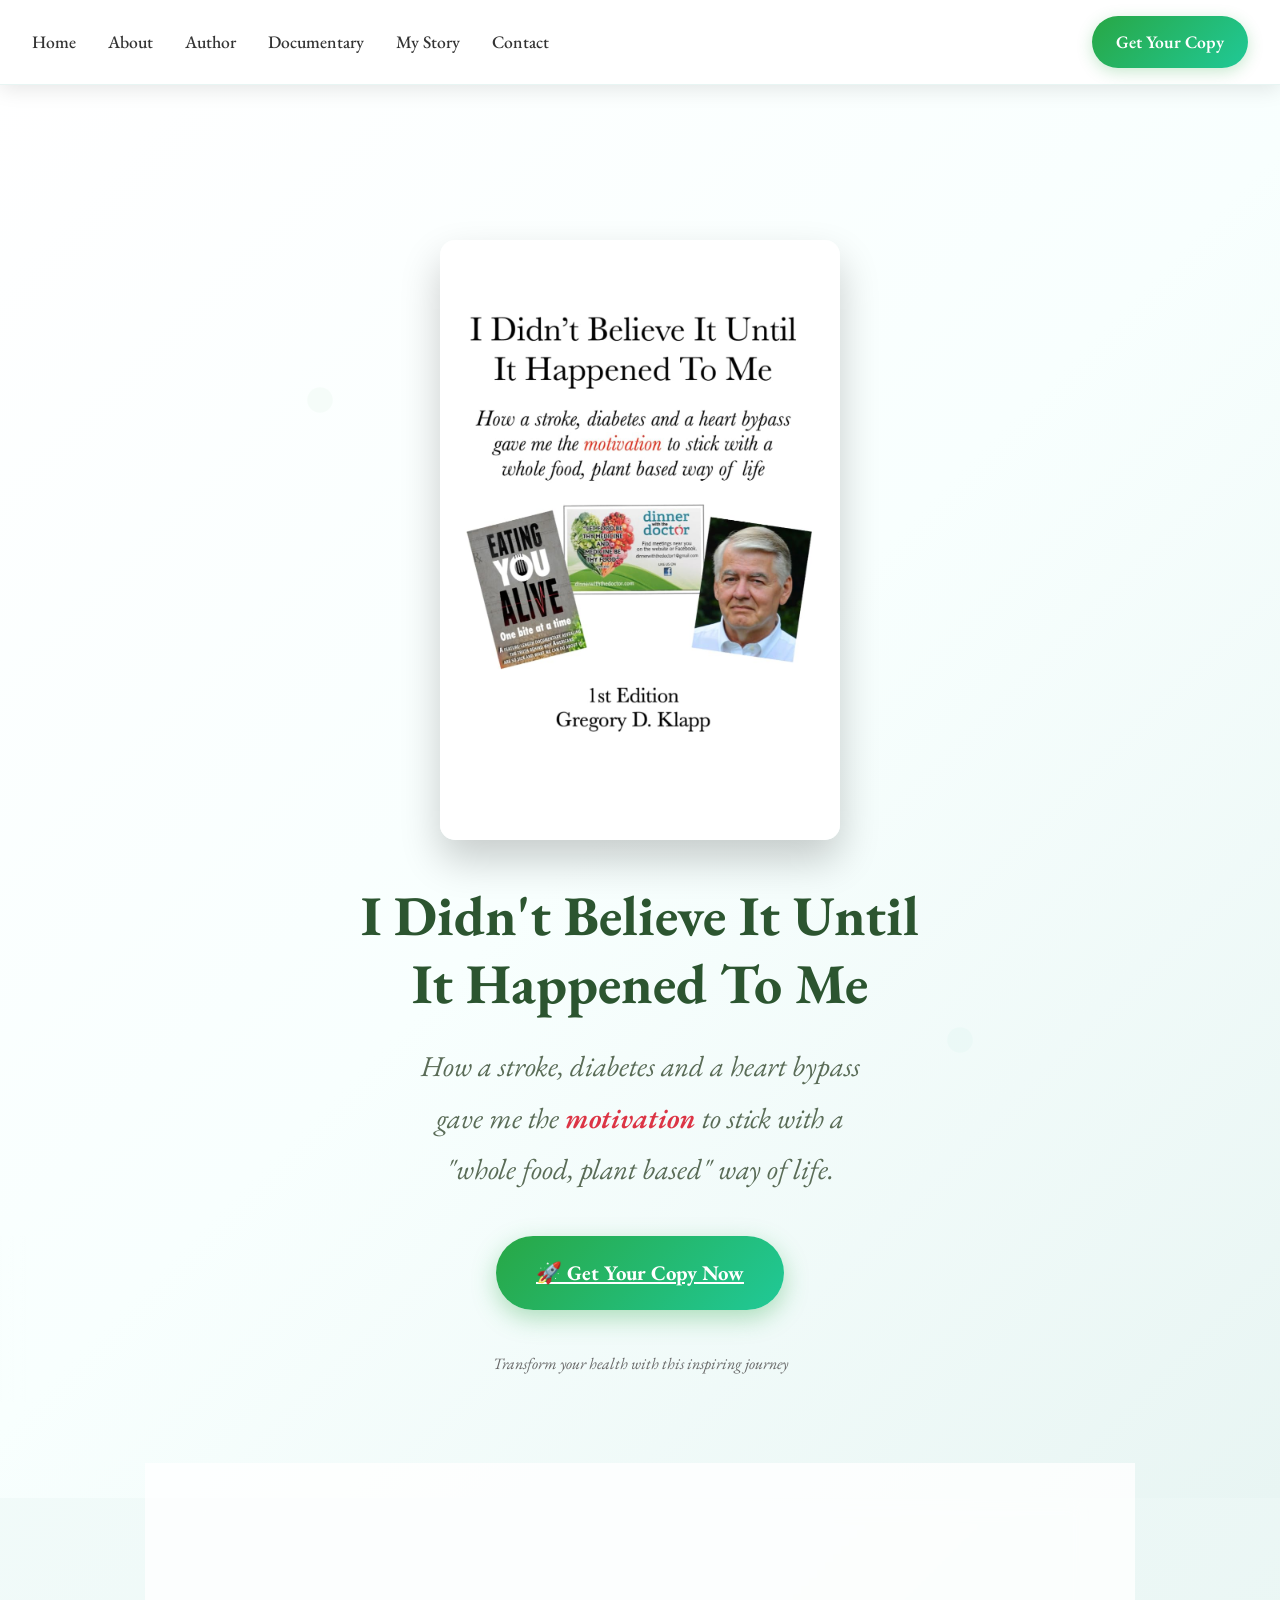
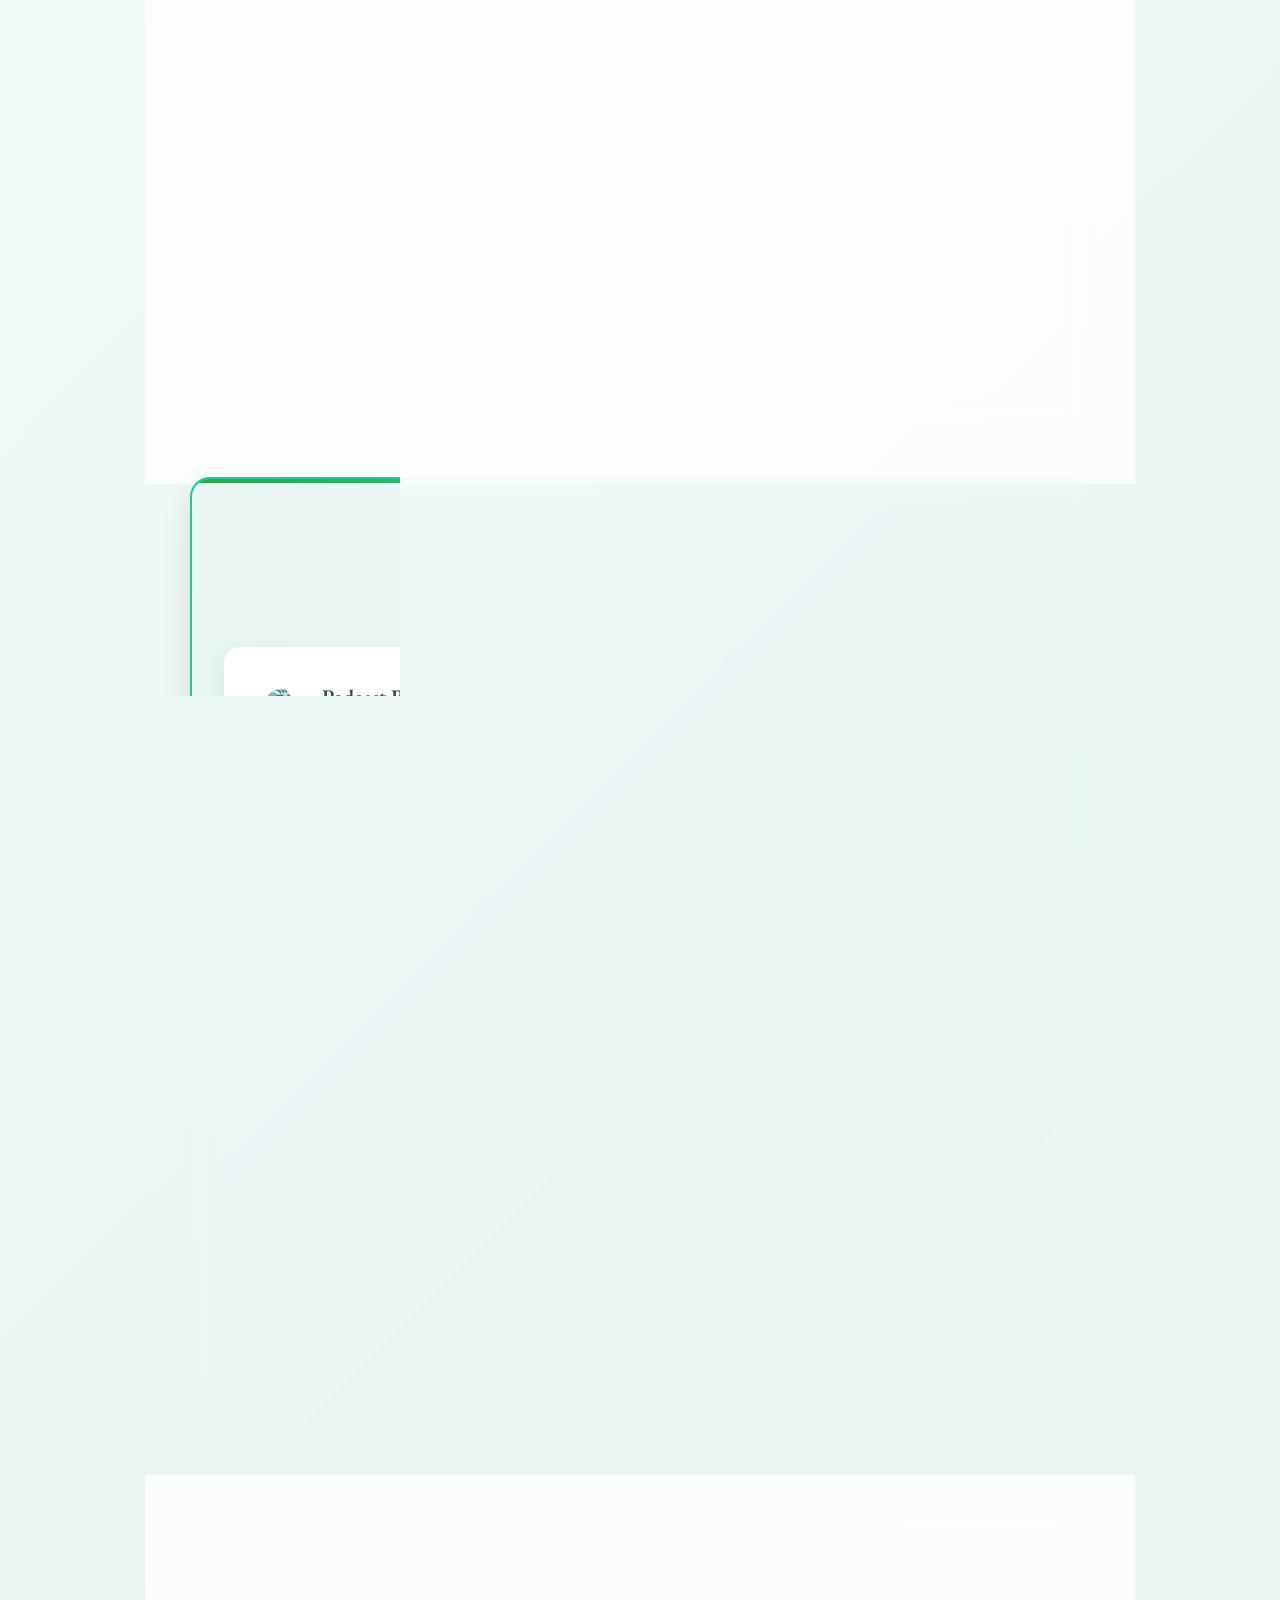
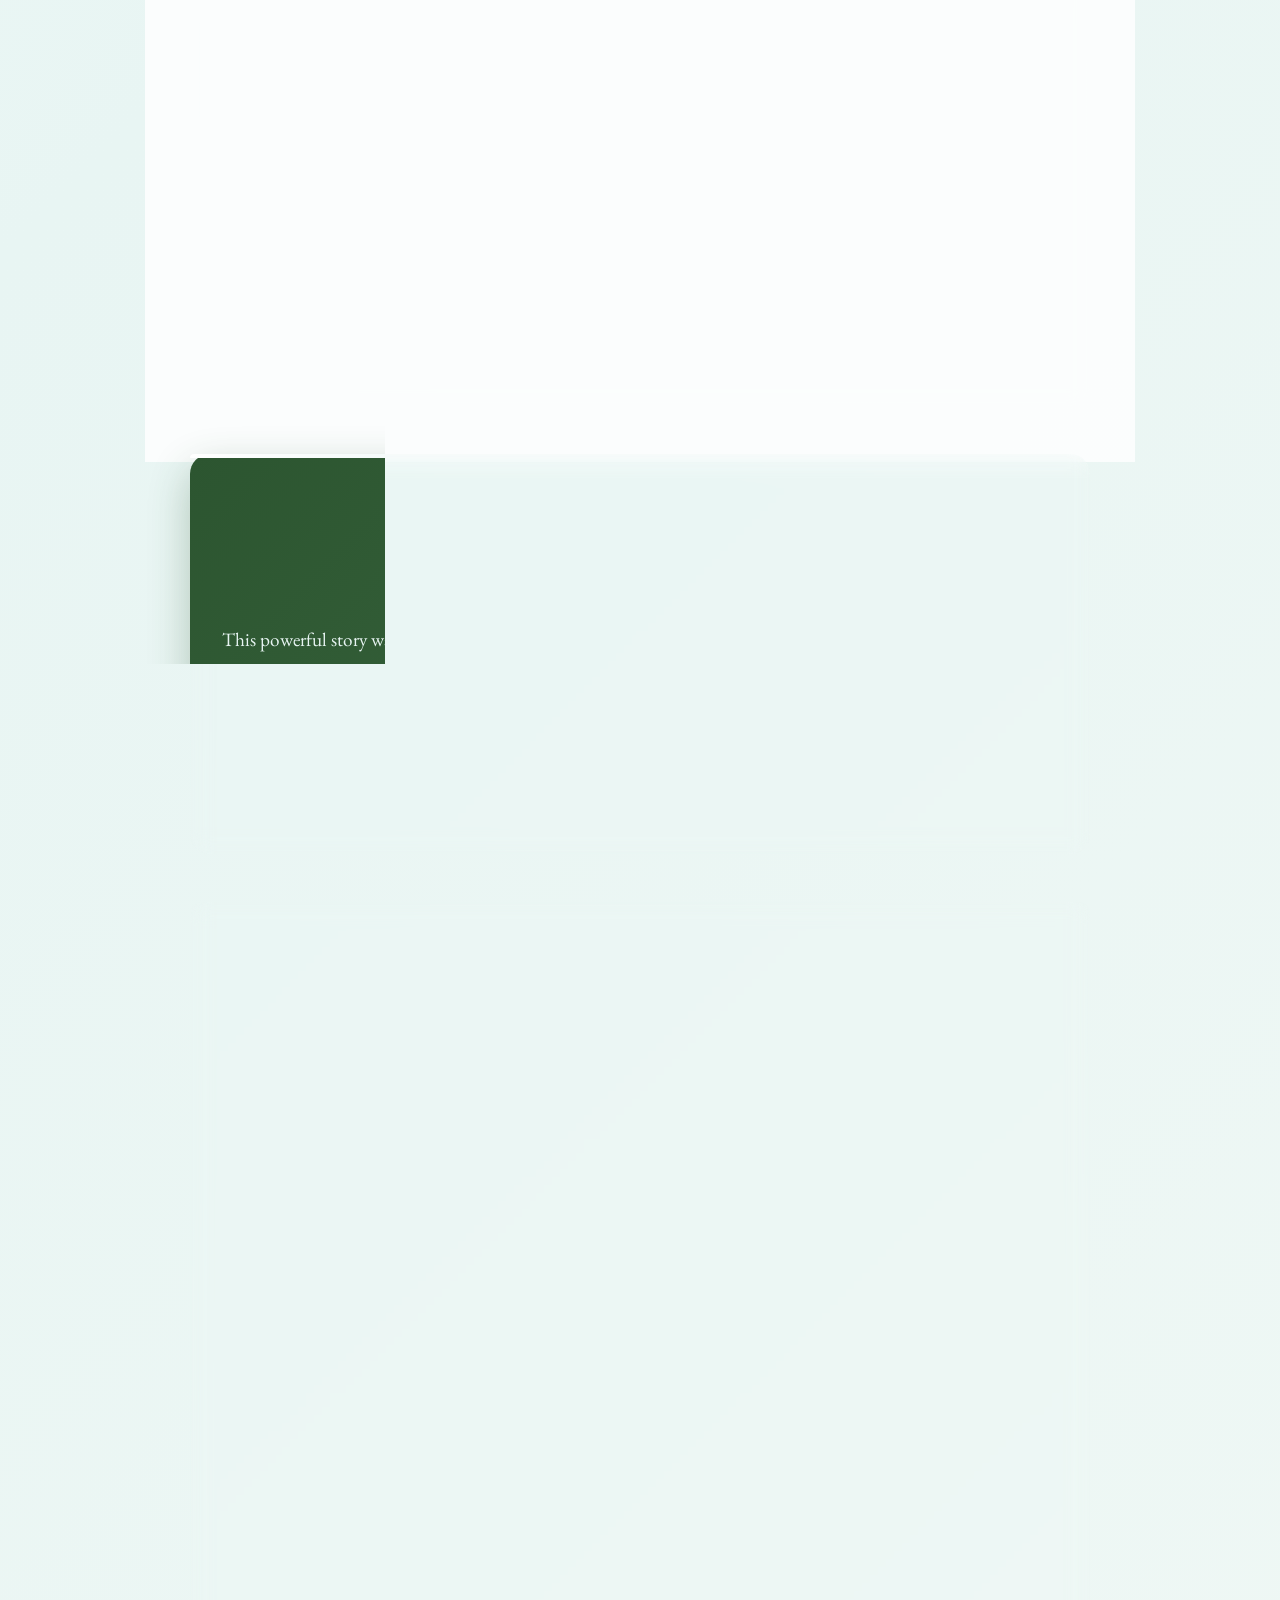
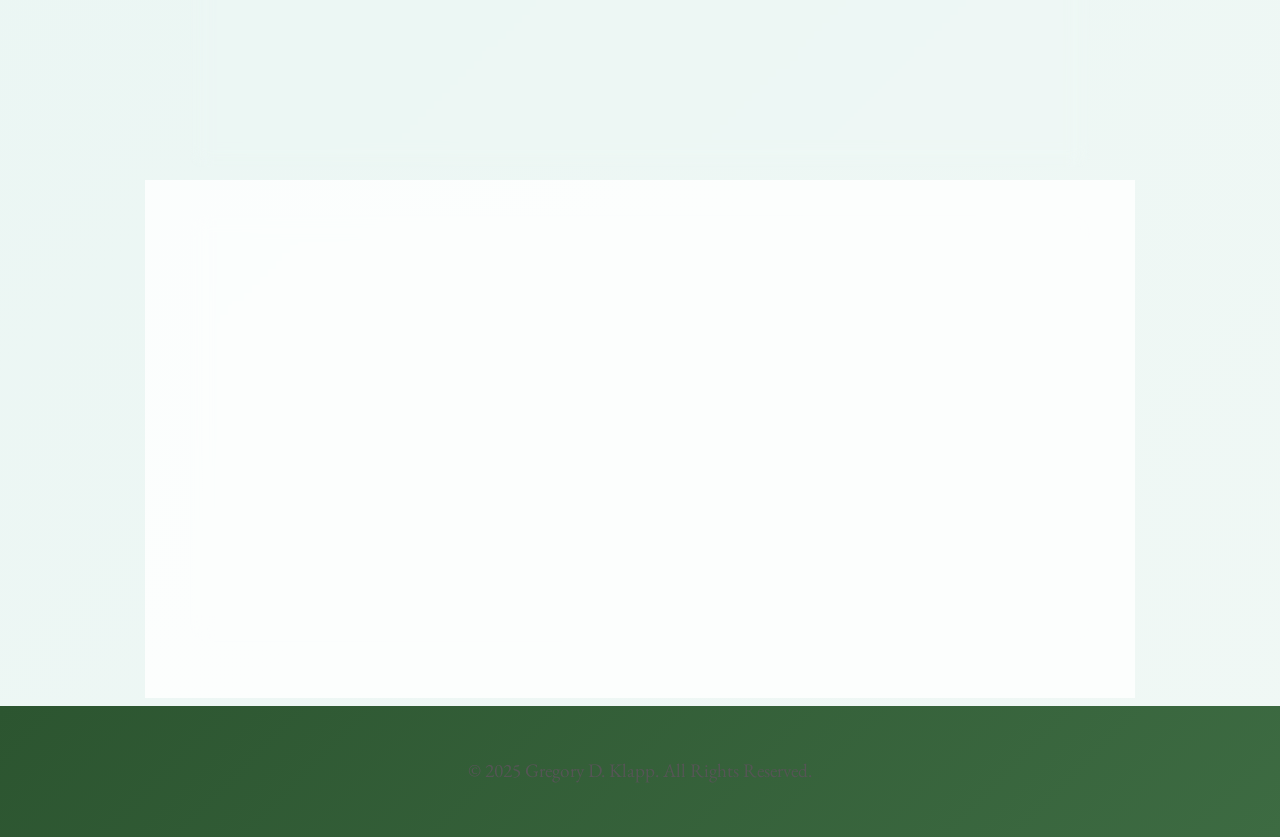
==== commit 87b4d70f: "minor style tweaks, image for preview in messages" ====
--- a/index.html
+++ b/index.html
@@ -3,11 +3,41 @@
   <head>
     <meta charset="UTF-8" />
     <meta name="viewport" content="width=device-width, initial-scale=1.0" />
-    <title>I Didn’t Believe It Until It Happened To Me</title>
+    <title>I Didn't Believe It Until It Happened To Me</title>
+
+    <!-- Meta Description -->
+    <meta
+      name="description"
+      content="How a stroke, diabetes and a heart bypass gave me the motivation to stick with a whole food, plant based way of life. Transform your health with this inspiring journey by Gregory D. Klapp."
+    />
+
+    <!-- Open Graph Meta Tags for Social Media -->
+    <meta property="og:title" content="I Didn't Believe It Until It Happened To Me" />
+    <meta
+      property="og:description"
+      content="How a stroke, diabetes and a heart bypass gave me the motivation to stick with a whole food, plant based way of life. Transform your health with this inspiring journey."
+    />
+    <meta property="og:image" content="https://gregklapp.com/assets/bookcover.jpg" />
+    <meta property="og:url" content="https://gregklapp.com" />
+    <meta property="og:type" content="website" />
+    <meta property="og:site_name" content="Gregory D. Klapp" />
+
+    <!-- Twitter Card Meta Tags -->
+    <meta name="twitter:card" content="summary_large_image" />
+    <meta name="twitter:title" content="I Didn't Believe It Until It Happened To Me" />
+    <meta
+      name="twitter:description"
+      content="How a stroke, diabetes and a heart bypass gave me the motivation to stick with a whole food, plant based way of life."
+    />
+    <meta name="twitter:image" content="https://gregklapp.com/assets/bookcover.jpg" />
+
+    <!-- Apple Touch Icon -->
+    <link rel="apple-touch-icon" href="https://gregklapp.com/assets/bookcover.jpg" />
+
     <!-- 1) Load the API -->
     <script src="https://www.youtube.com/iframe_api"></script>
     <!-- External CSS -->
-    <link rel="stylesheet" href="styles.css">
+    <link rel="stylesheet" href="styles.css" />
     <!-- Embed EB Garamond from Google Fonts -->
     <link
       href="https://fonts.googleapis.com/css2?family=EB+Garamond:ital,wght@0,400;1,400&display=swap"
@@ -24,21 +54,34 @@
         <a href="#story">My Story</a>
         <a href="#contact">Contact</a>
       </div>
-      <a href="https://www.amazon.com/Didnt-Believe-Until-Happened-Me/dp/B0D57YGMNR/ref=sr_1_1" target="_blank" class="nav-cta">Get Your Copy</a>
+      <a
+        href="https://www.amazon.com/Didnt-Believe-Until-Happened-Me/dp/B0D57YGMNR/ref=sr_1_1"
+        target="_blank"
+        class="nav-cta"
+        >Get Your Copy</a
+      >
     </nav>
 
     <header id="home">
-      <img src="./assets/bookcover.jpg" alt="I Didn't Believe It Until It Happened To Me - Book Cover" />
+      <img
+        src="./assets/bookcover.jpg"
+        alt="I Didn't Believe It Until It Happened To Me - Book Cover"
+      />
       <h1 class="hero-title">I Didn't Believe It Until <br />It Happened To Me</h1>
       <p class="hero-subtitle">
-        <strong>How a stroke, diabetes and a heart bypass gave me the <span class="red">motivation</span> to stick with a "whole food, plant based" way of life.</strong>
+        <em
+          >How a stroke, diabetes and a heart bypass <br />gave me the
+          <span class="red">motivation</span> to stick with a <br />"whole food, plant based" way of
+          life.</em
+        >
       </p>
       <div class="hero-cta-group">
         <a
           class="btn-primary"
           href="https://www.amazon.com/Didnt-Believe-Until-Happened-Me/dp/B0D57YGMNR/ref=sr_1_1"
           target="_blank"
-        >🚀 Get Your Copy Now</a>
+          >🚀 Get Your Copy Now</a
+        >
         <p class="hero-guarantee">Transform your health with this inspiring journey</p>
       </div>
     </header>
@@ -56,13 +99,14 @@
           class="btn btn-secondary"
           href="https://www.amazon.com/Didnt-Believe-Until-Happened-Me/dp/B0D57YGMNR/ref=sr_1_1"
           target="_blank"
-        >📚 Order Your Copy Today</a>
+          >📚 Order Your Copy Today</a
+        >
       </div>
     </section>
 
     <section id="book-review">
       <h2>🎧 Listen to the Book Review</h2>
-      
+
       <div class="audio-player-container">
         <div class="audio-visual">
           <div class="audio-icon">🎙️</div>
@@ -71,33 +115,47 @@
             <div class="audio-duration">6:01 minutes</div>
           </div>
         </div>
-        
-        <audio id="book-review-audio" controls preload="metadata" style="width: 100%; margin: 1.5rem 0;">
-          <source src="./assets/book-review.mp3" type="audio/mpeg">
+
+        <audio
+          id="book-review-audio"
+          controls
+          preload="metadata"
+          style="width: 100%; margin: 1.5rem 0"
+        >
+          <source src="./assets/book-review.mp3" type="audio/mpeg" />
           Your browser does not support the audio element.
         </audio>
-        
+
         <div class="reviewer-quotes">
           <div class="quote-item">
-            <div class="quote-text">"His journey is really something else. The transformation is just huge."</div>
-          </div>
-          
+            <div class="quote-text">
+              "His journey is really something else. The transformation is just huge."
+            </div>
+          </div>
+
           <div class="quote-item">
-            <div class="quote-text">"Really makes you think... if Greg could reverse all that, what might be possible for you?"</div>
-          </div>
-          
+            <div class="quote-text">
+              "Really makes you think... if Greg could reverse all that, what might be possible for
+              you?"
+            </div>
+          </div>
+
           <div class="quote-item">
-            <div class="quote-text">"Greg's story is such a powerful real world example of that kind of fundamental change being possible."</div>
-          </div>
-        </div>
-      </div>
-      
+            <div class="quote-text">
+              "Greg's story is such a powerful real world example of that kind of fundamental change
+              being possible."
+            </div>
+          </div>
+        </div>
+      </div>
+
       <div class="section-cta">
         <a
           class="btn btn-secondary"
           href="https://www.amazon.com/Didnt-Believe-Until-Happened-Me/dp/B0D57YGMNR/ref=sr_1_1"
           target="_blank"
-        >📖 Get the Full Story</a>
+          >📖 Get the Full Story</a
+        >
       </div>
     </section>
 
@@ -113,44 +171,46 @@
           class="btn btn-secondary"
           href="https://www.amazon.com/Didnt-Believe-Until-Happened-Me/dp/B0D57YGMNR/ref=sr_1_1"
           target="_blank"
-        >🌱 Start Your Transformation</a>
+          >🌱 Start Your Transformation</a
+        >
       </div>
     </section>
 
     <section id="documentary">
       <h2>As Seen on Eating You Alive</h2>
-      <p>This powerful story was featured in the documentary Eating You Alive, bringing his journey and message to a wider audience.</p>
+      <p>
+        This powerful story was featured in the documentary Eating You Alive, bringing his journey
+        and message to a wider audience.
+      </p>
       <!-- 2) Place this where you want your player: -->
       <div id="yt-player"></div>
       <script>
         let player;
         function onYouTubeIframeAPIReady() {
-          player = new YT.Player('yt-player', {
+          player = new YT.Player("yt-player", {
             // height will be set automatically via CSS/aspect-ratio
-            videoId: 'M8sGE5n-i1Q',
+            videoId: "M8sGE5n-i1Q",
             playerVars: {
               autoplay: 0,
               start: 0,
-              end: 285,       // stop at 4:45
+              end: 285, // stop at 4:45
               controls: 1,
-              modestbranding: 1
+              modestbranding: 1,
             },
             events: {
               onStateChange: (e) => {
-                // When the video “ends” (at 4:45)…
+                // When the video "ends" (at 4:45)…
                 if (e.data === YT.PlayerState.ENDED) {
-                  player.seekTo(0);      // jump back to 0
-                  player.playVideo();    // and restart
+                  player.seekTo(0); // jump back to 0
+                  player.playVideo(); // and restart
                 }
-              }
-            }
+              },
+            },
           });
         }
       </script>
       <p>
-        <a
-          href="https://www.eatingyoualive.com/"
-          target="_blank"
+        <a href="https://www.eatingyoualive.com/" target="_blank"
           >Learn more about the documentary</a
         >
       </p>
@@ -158,8 +218,12 @@
 
     <section id="story">
       <h2>My Complete Transformation Story</h2>
-      <p>Download my personal journey from near-death to complete health recovery. This detailed account includes the medical challenges I faced and the exact steps I took to transform my life.</p>
-      
+      <p>
+        Download my personal journey from near-death to complete health recovery. This detailed
+        account includes the medical challenges I faced and the exact steps I took to transform my
+        life.
+      </p>
+
       <div class="transformation-stats">
         <div class="stat-item">
           <span class="stat-number">245→165</span>
@@ -180,11 +244,15 @@
       </div>
 
       <div class="story-quote">
-        It is my firm belief that the purpose in the remaining years of my life, is to show people that it is possible to live to advanced ages productively, without medications, pain free, disease free and with great health!
-      </div>
-
-      <p style="text-align: center; margin-top: 2rem;">
-        <a href="./assets/Facebook promo 2.pdf" class="btn-download" target="_blank">Download My Complete Story</a>
+        It is my firm belief that the purpose in the remaining years of my life, is to show people
+        that it is possible to live to advanced ages productively, without medications, pain free,
+        disease free and with great health!
+      </div>
+
+      <p style="text-align: center; margin-top: 2rem">
+        <a href="./assets/Facebook promo 2.pdf" class="btn-download" target="_blank"
+          >Download My Complete Story</a
+        >
       </p>
     </section>
 
@@ -203,14 +271,15 @@
 </html>
 <script>
   // Smooth scrolling for navigation links
-  document.querySelectorAll('nav a').forEach(anchor => {
-    anchor.addEventListener('click', function(e) {
+  document.querySelectorAll("nav a").forEach((anchor) => {
+    anchor.addEventListener("click", function (e) {
       e.preventDefault();
-      const targetId = this.getAttribute('href');
+      const targetId = this.getAttribute("href");
       const targetElement = document.querySelector(targetId);
       targetElement.scrollIntoView({
-        behavior: 'smooth',
-        block: 'start'
+        behavior: "smooth",
+        block: "start",
       });
     });
   });
+</script>
--- a/styles.css
+++ b/styles.css
@@ -317,6 +317,7 @@
 
 .hero-subtitle {
   font-size: 1.8rem;
+  font-style: italic;
   color: #5a6c57;
   margin-bottom: 2.5rem;
   max-width: 600px;
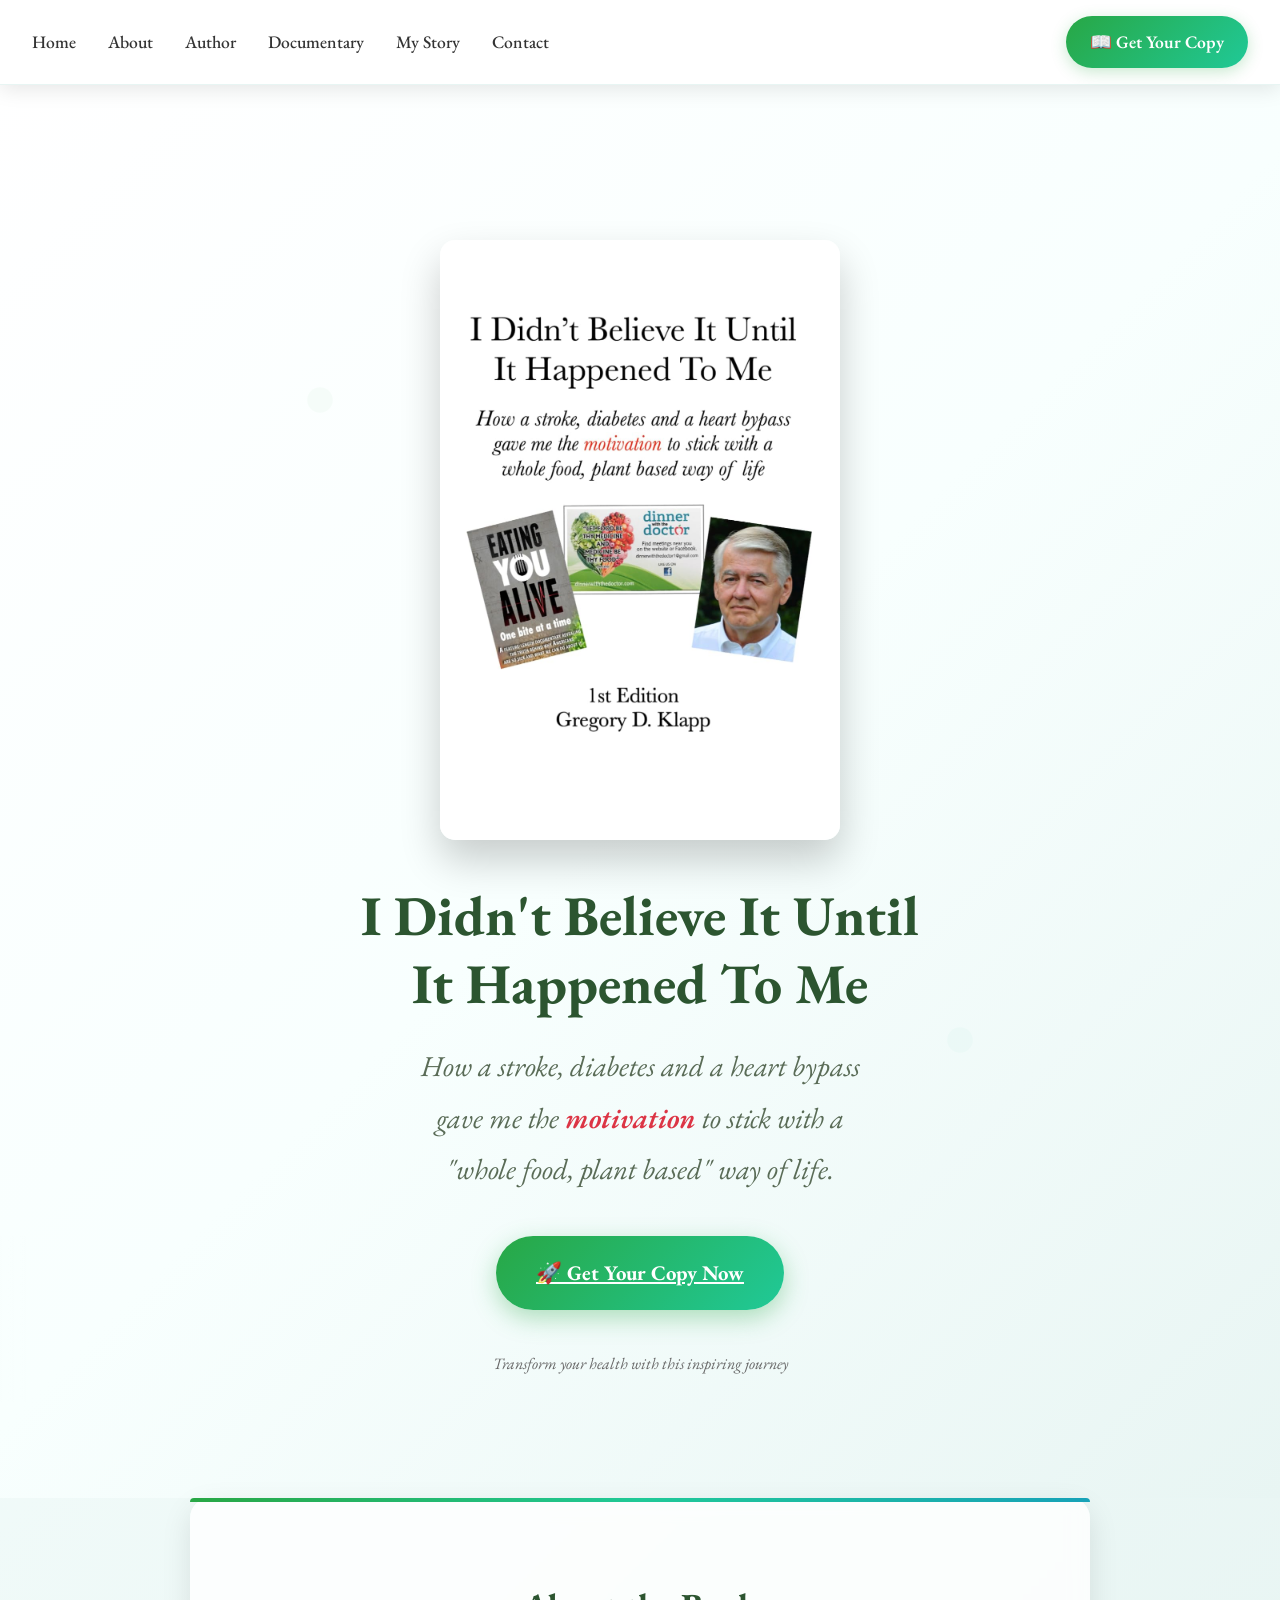
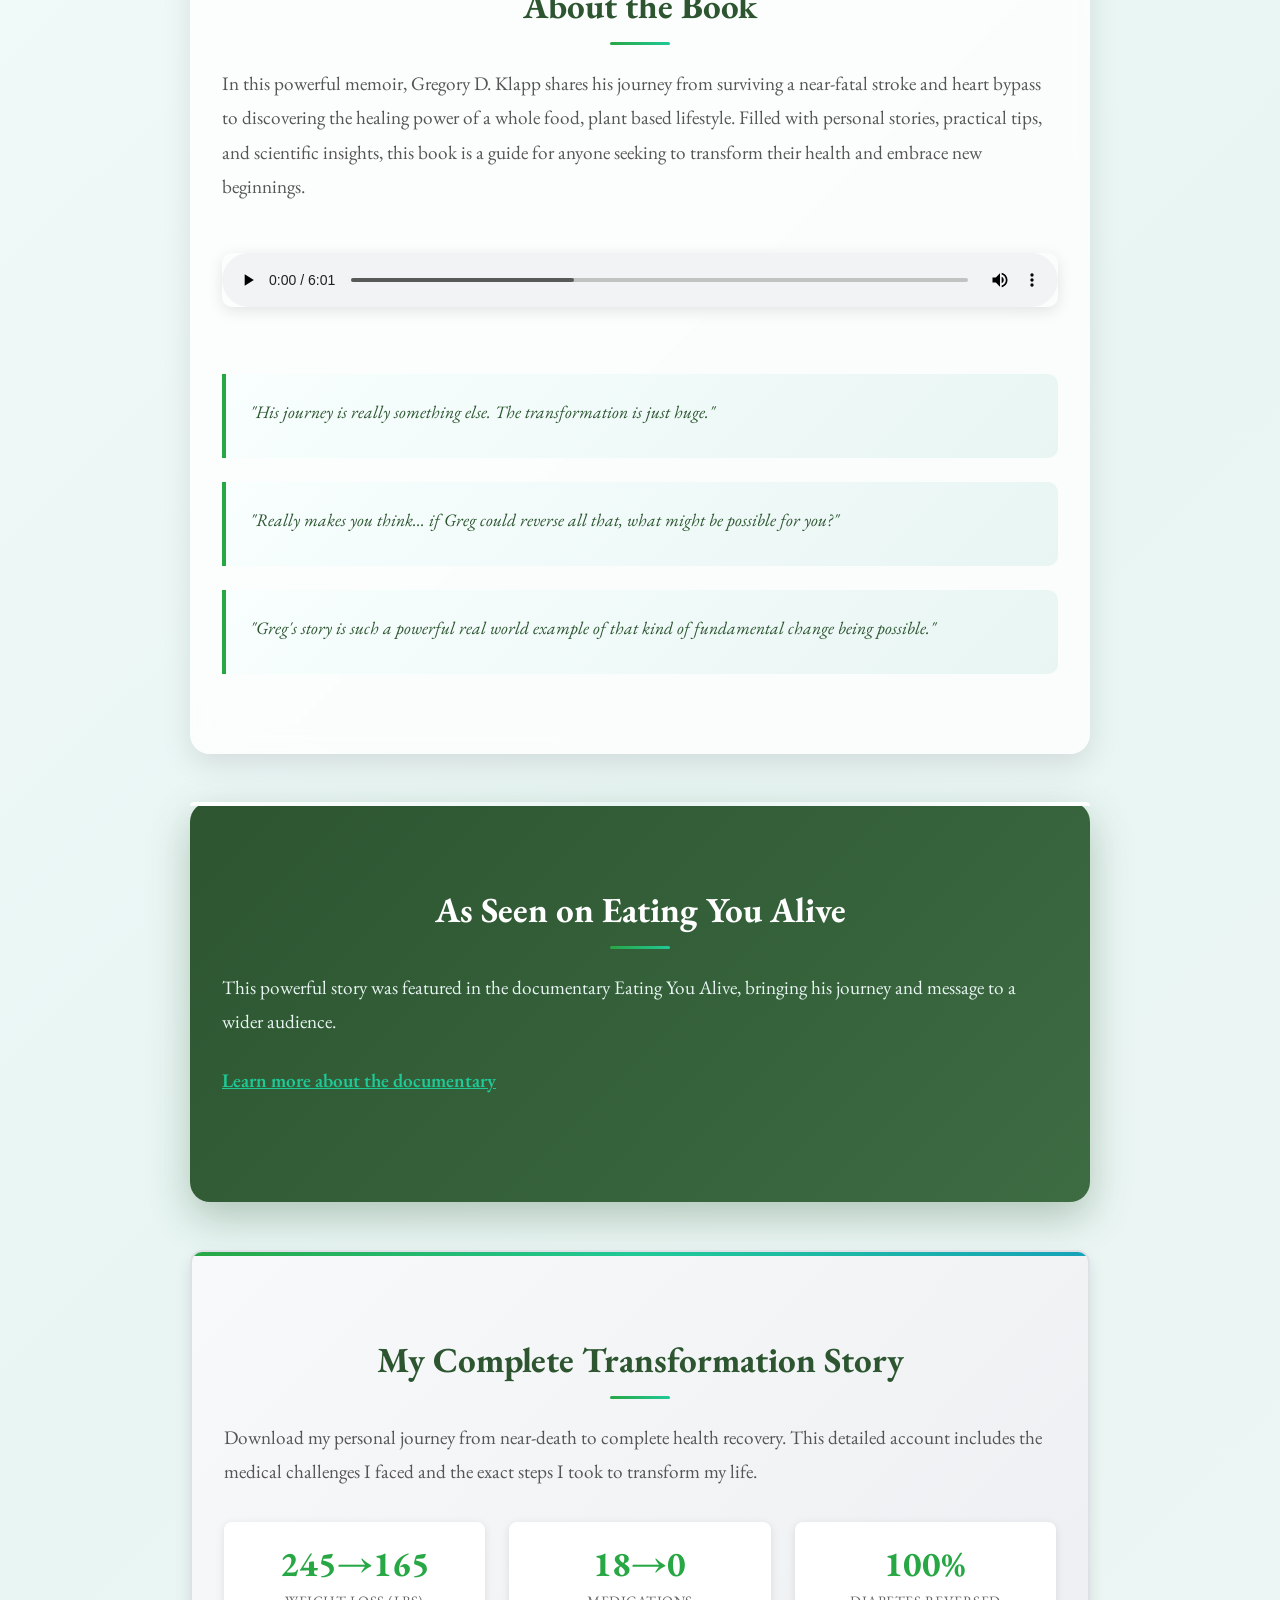
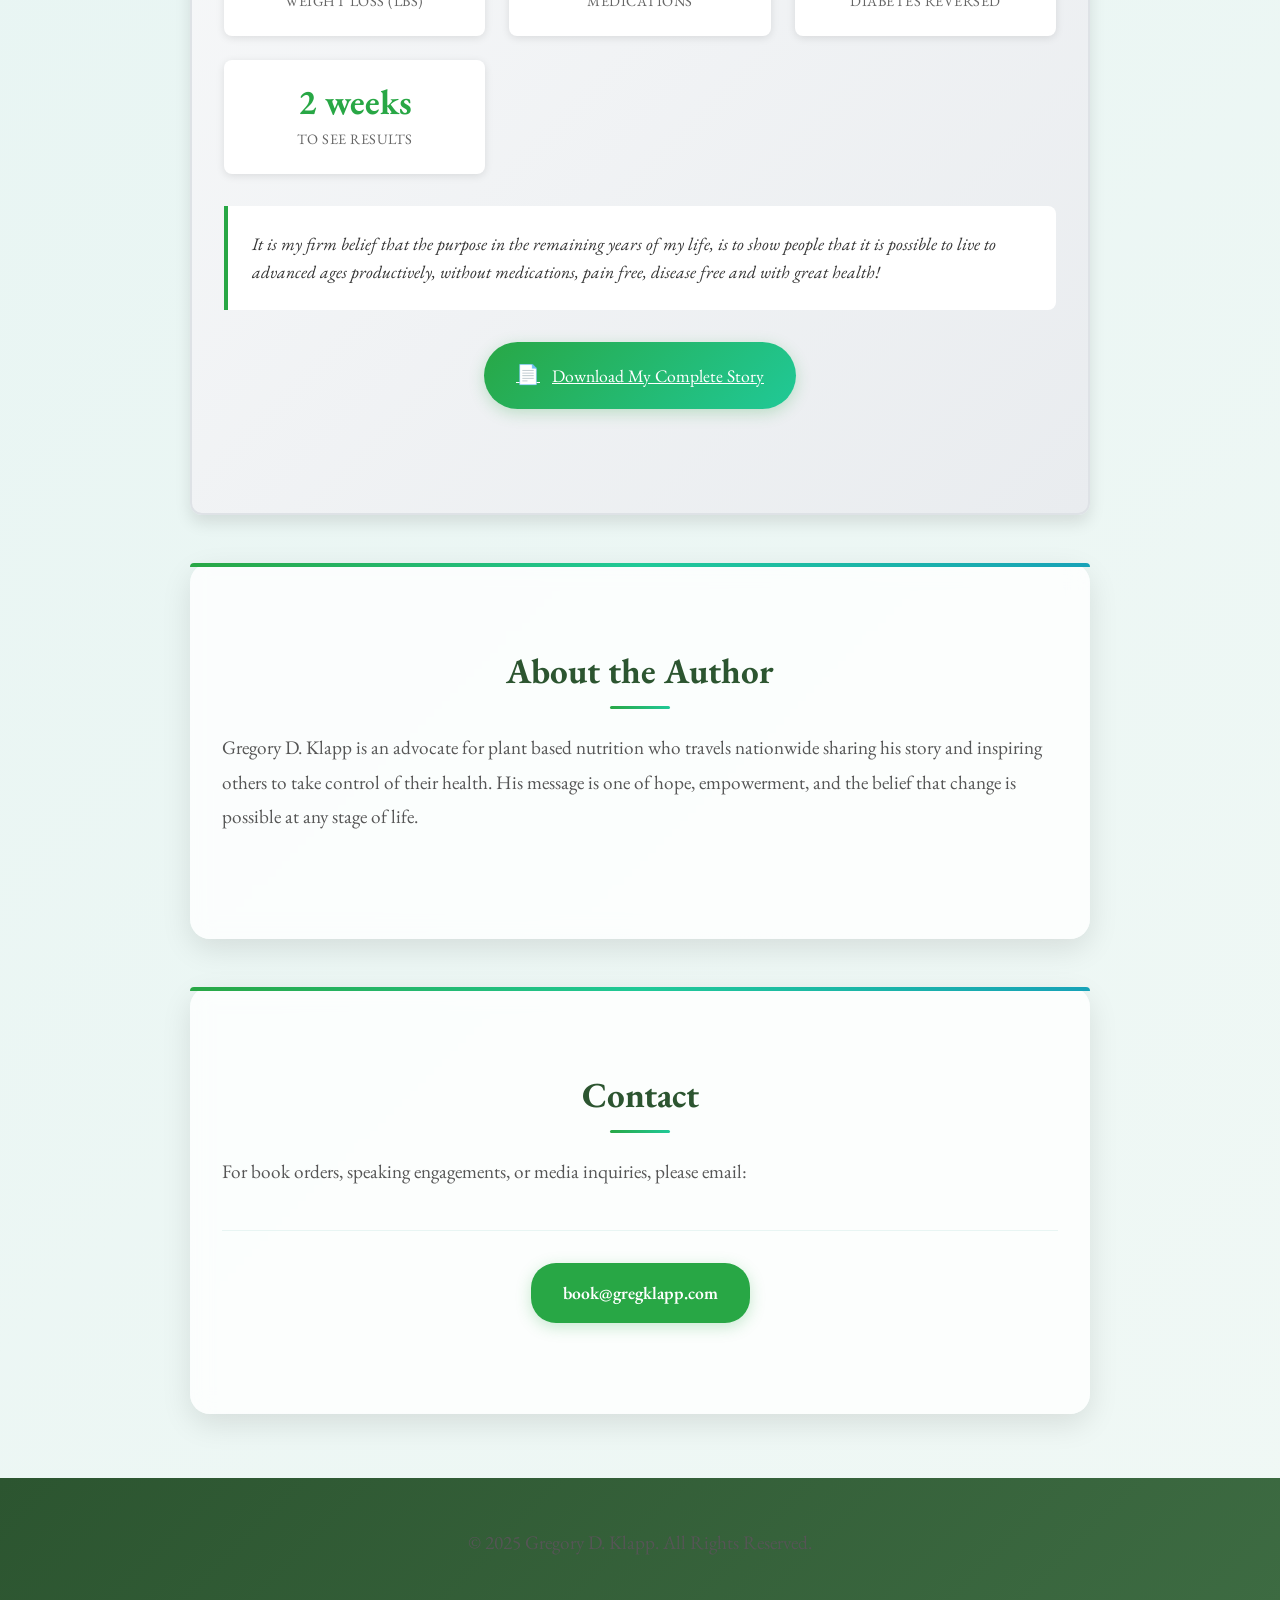
==== commit 3a16316e: "rearranged" ====
--- a/index.html
+++ b/index.html
@@ -58,7 +58,7 @@
         href="https://www.amazon.com/Didnt-Believe-Until-Happened-Me/dp/B0D57YGMNR/ref=sr_1_1"
         target="_blank"
         class="nav-cta"
-        >Get Your Copy</a
+        >📖 Get Your Copy</a
       >
     </nav>
 
@@ -94,85 +94,35 @@
         lifestyle. Filled with personal stories, practical tips, and scientific insights, this book
         is a guide for anyone seeking to transform their health and embrace new beginnings.
       </p>
-      <div class="section-cta">
-        <a
-          class="btn btn-secondary"
-          href="https://www.amazon.com/Didnt-Believe-Until-Happened-Me/dp/B0D57YGMNR/ref=sr_1_1"
-          target="_blank"
-          >📚 Order Your Copy Today</a
-        >
-      </div>
-    </section>
-
-    <section id="book-review">
-      <h2>🎧 Listen to the Book Review</h2>
-
-      <div class="audio-player-container">
-        <div class="audio-visual">
-          <div class="audio-icon">🎙️</div>
-          <div class="audio-info">
-            <div class="audio-title">Podcast Book Review</div>
-            <div class="audio-duration">6:01 minutes</div>
+      <audio
+        id="book-review-audio"
+        controls
+        preload="metadata"
+        style="width: 100%; margin: 1.5rem 0"
+      >
+        <source src="./assets/book-review.mp3" type="audio/mpeg" />
+        Your browser does not support the audio element.
+      </audio>
+      <div class="reviewer-quotes">
+        <div class="quote-item">
+          <div class="quote-text">
+            "His journey is really something else. The transformation is just huge."
           </div>
         </div>
 
-        <audio
-          id="book-review-audio"
-          controls
-          preload="metadata"
-          style="width: 100%; margin: 1.5rem 0"
-        >
-          <source src="./assets/book-review.mp3" type="audio/mpeg" />
-          Your browser does not support the audio element.
-        </audio>
-
-        <div class="reviewer-quotes">
-          <div class="quote-item">
-            <div class="quote-text">
-              "His journey is really something else. The transformation is just huge."
-            </div>
+        <div class="quote-item">
+          <div class="quote-text">
+            "Really makes you think... if Greg could reverse all that, what might be possible for
+            you?"
           </div>
-
-          <div class="quote-item">
-            <div class="quote-text">
-              "Really makes you think... if Greg could reverse all that, what might be possible for
-              you?"
-            </div>
+        </div>
+
+        <div class="quote-item">
+          <div class="quote-text">
+            "Greg's story is such a powerful real world example of that kind of fundamental change
+            being possible."
           </div>
-
-          <div class="quote-item">
-            <div class="quote-text">
-              "Greg's story is such a powerful real world example of that kind of fundamental change
-              being possible."
-            </div>
-          </div>
-        </div>
-      </div>
-
-      <div class="section-cta">
-        <a
-          class="btn btn-secondary"
-          href="https://www.amazon.com/Didnt-Believe-Until-Happened-Me/dp/B0D57YGMNR/ref=sr_1_1"
-          target="_blank"
-          >📖 Get the Full Story</a
-        >
-      </div>
-    </section>
-
-    <section id="author">
-      <h2>About the Author</h2>
-      <p>
-        Gregory D. Klapp is an advocate for plant based nutrition who travels nationwide sharing his
-        story and inspiring others to take control of their health. His message is one of hope,
-        empowerment, and the belief that change is possible at any stage of life.
-      </p>
-      <div class="section-cta">
-        <a
-          class="btn btn-secondary"
-          href="https://www.amazon.com/Didnt-Believe-Until-Happened-Me/dp/B0D57YGMNR/ref=sr_1_1"
-          target="_blank"
-          >🌱 Start Your Transformation</a
-        >
+        </div>
       </div>
     </section>
 
@@ -255,7 +205,14 @@
         >
       </p>
     </section>
-
+    <section id="author">
+      <h2>About the Author</h2>
+      <p>
+        Gregory D. Klapp is an advocate for plant based nutrition who travels nationwide sharing his
+        story and inspiring others to take control of their health. His message is one of hope,
+        empowerment, and the belief that change is possible at any stage of life.
+      </p>
+    </section>
     <section id="contact">
       <h2>Contact</h2>
       <p>For book orders, speaking engagements, or media inquiries, please email:</p>
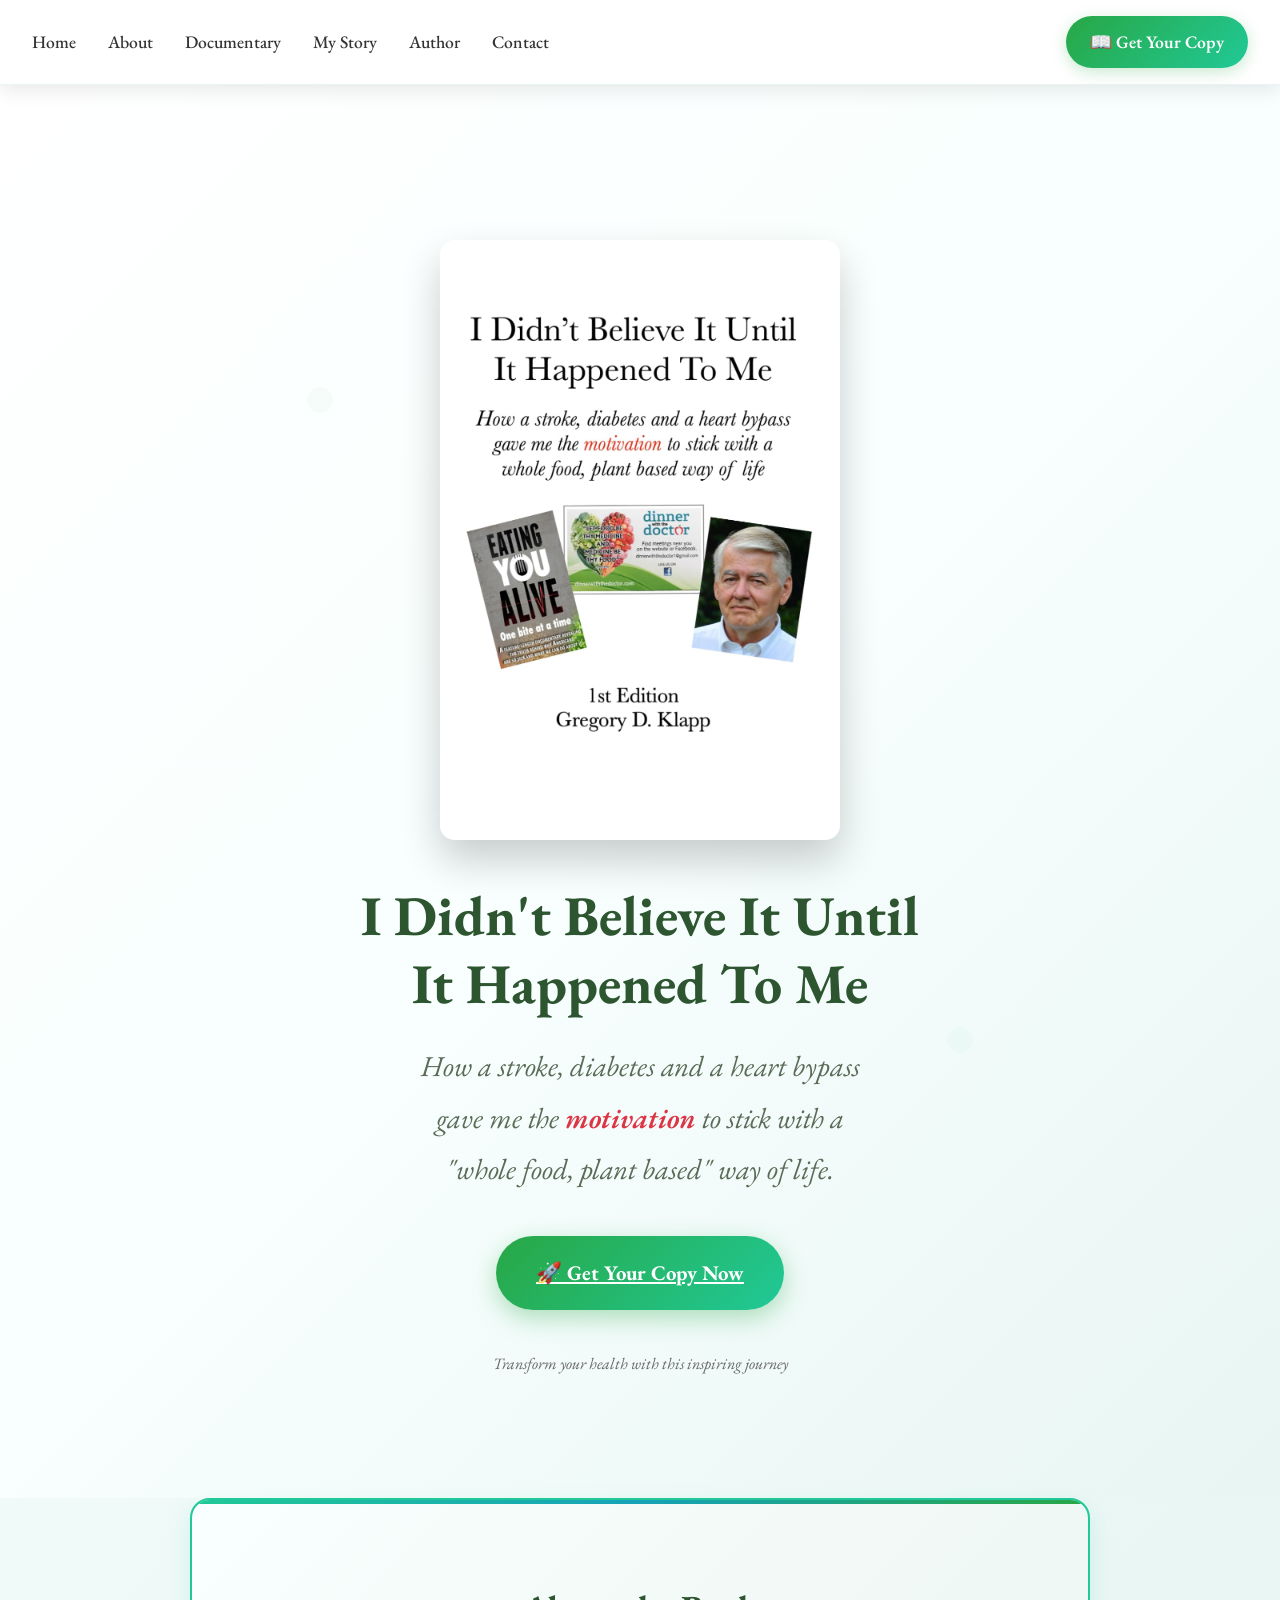
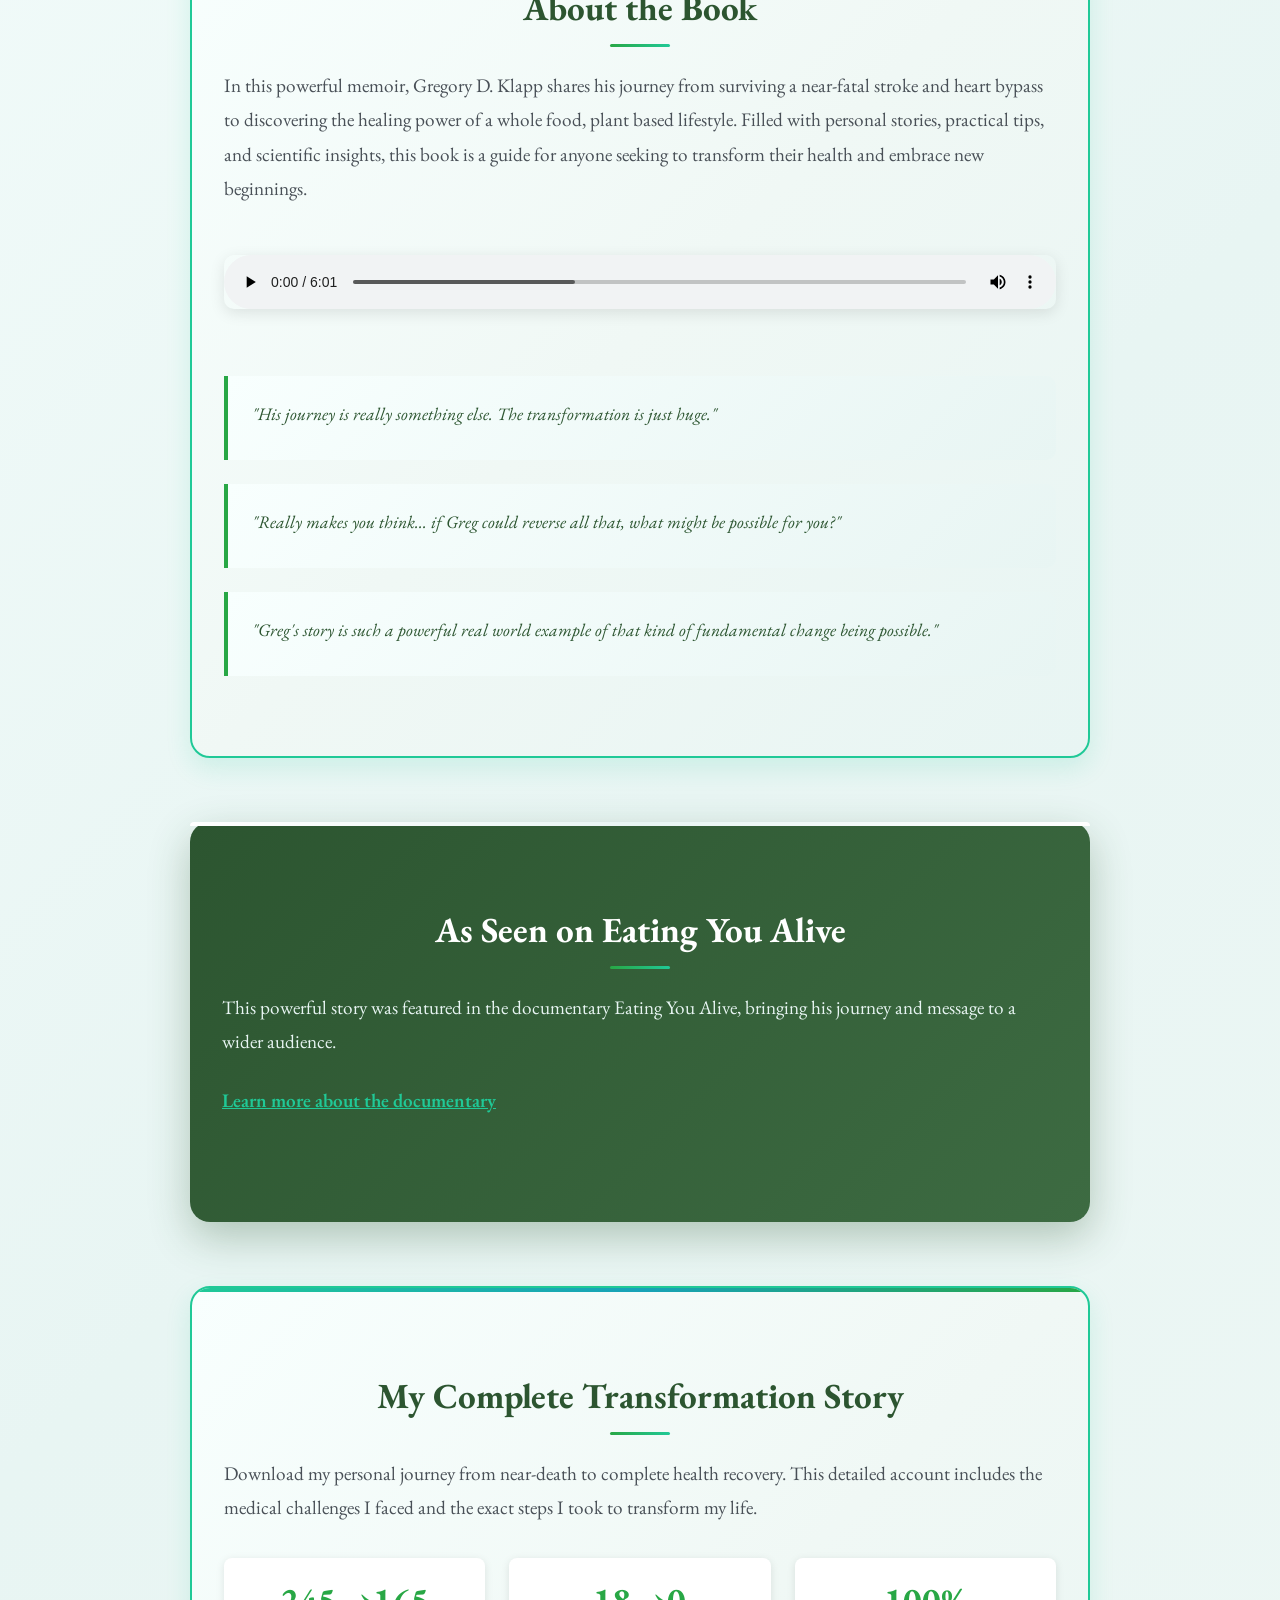
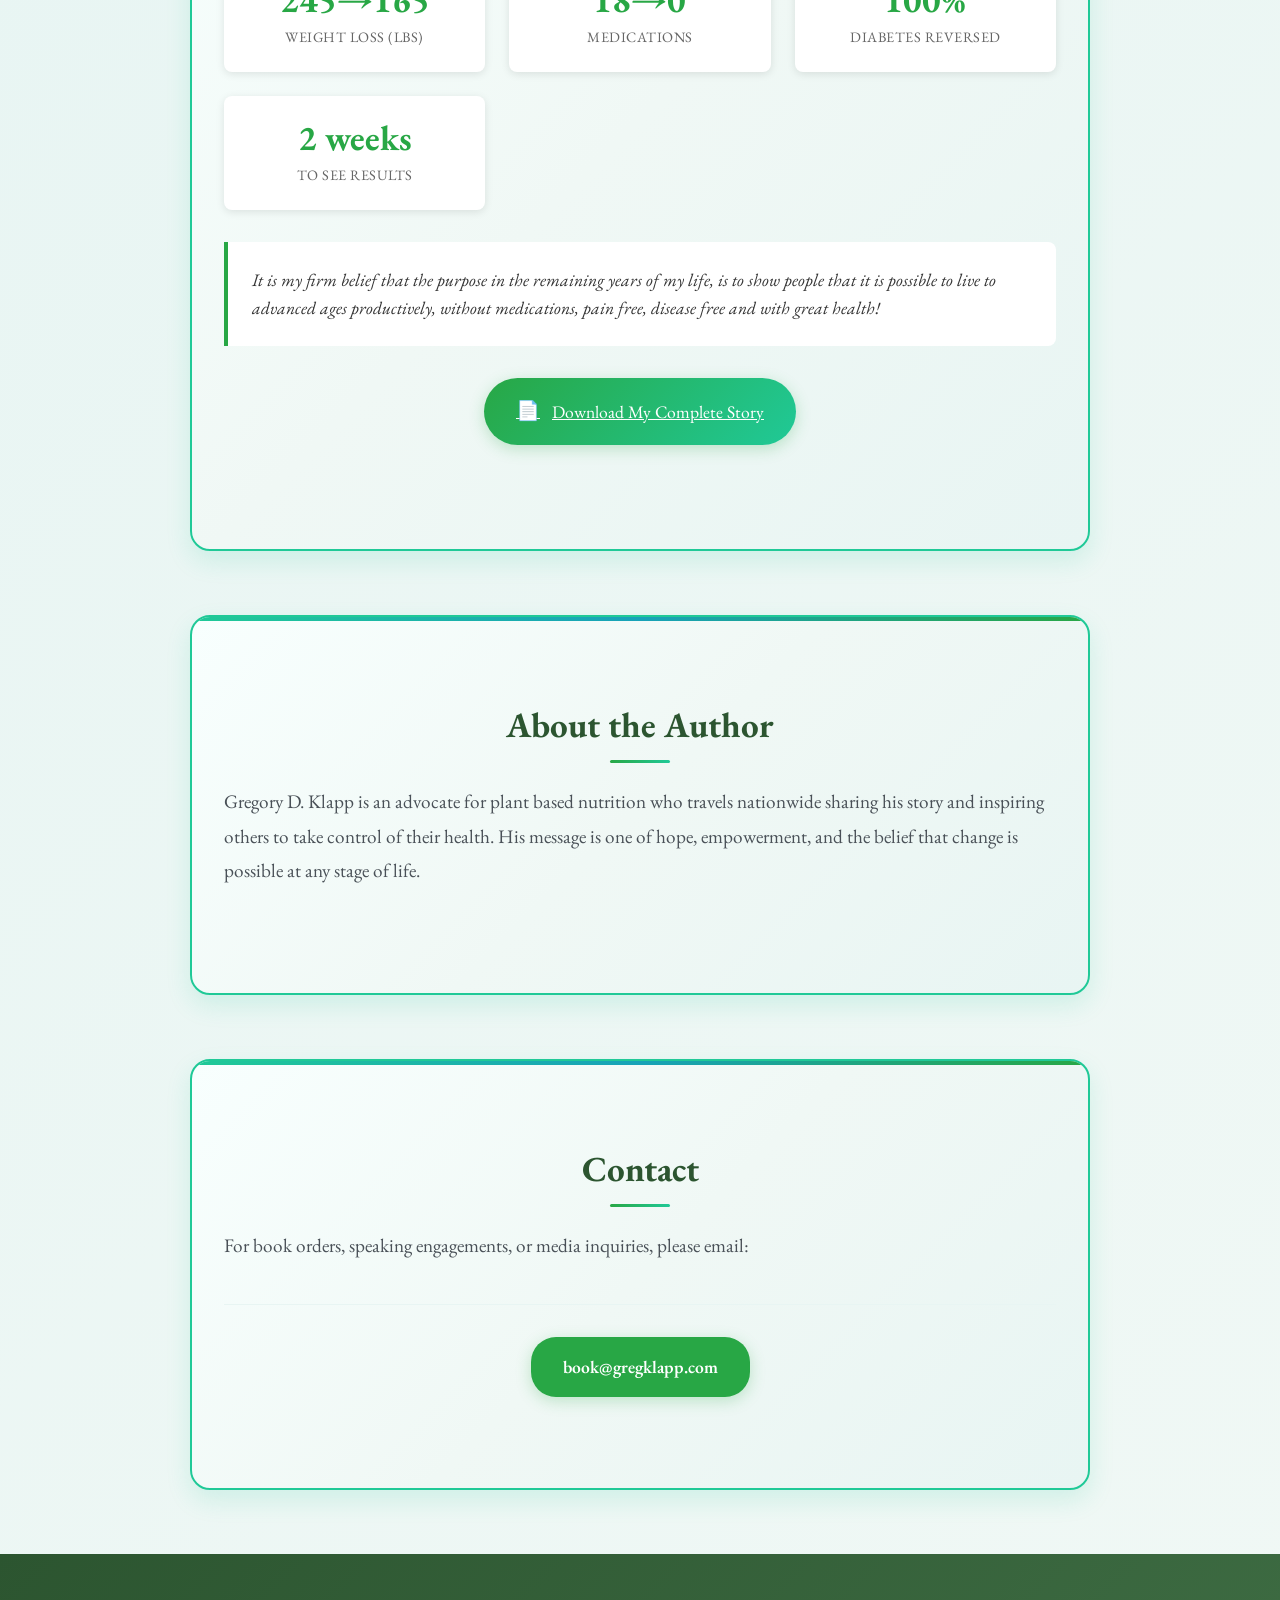
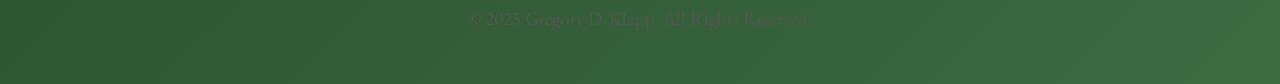
==== commit cac21256: "fix for minor issues" ====
--- a/index.html
+++ b/index.html
@@ -49,9 +49,9 @@
       <div class="nav-links">
         <a href="#home">Home</a>
         <a href="#about">About</a>
-        <a href="#author">Author</a>
         <a href="#documentary">Documentary</a>
         <a href="#story">My Story</a>
+        <a href="#author">Author</a>
         <a href="#contact">Contact</a>
       </div>
       <a
@@ -227,8 +227,8 @@
   </body>
 </html>
 <script>
-  // Smooth scrolling for navigation links
-  document.querySelectorAll("nav a").forEach((anchor) => {
+  // Smooth scrolling for internal navigation links only
+  document.querySelectorAll("nav a[href^='#']").forEach((anchor) => {
     anchor.addEventListener("click", function (e) {
       e.preventDefault();
       const targetId = this.getAttribute("href");
--- a/styles.css
+++ b/styles.css
@@ -347,7 +347,7 @@
 section {
   padding: 5rem 2rem;
   max-width: 900px;
-  margin: 0 auto 3rem;
+  margin: 0 auto 4rem;
   background: rgba(255, 255, 255, 0.8);
   border-radius: 20px;
   box-shadow: 0 10px 30px rgba(0, 0, 0, 0.1);
@@ -365,6 +365,10 @@
   height: 4px;
   background: linear-gradient(90deg, #28a745, #20c997, #17a2b8);
   border-radius: 20px 20px 0 0;
+}
+
+section:last-of-type {
+  margin-bottom: 0;
 }
 
 h1 {
@@ -573,33 +577,35 @@
   }
 }
 
+/* Video Styles */
 iframe#yt-player {
   width: 100%;
   max-width: 100%;
   height: auto;
-  /* 16:9 ratio = 16 / 9 = 1.777 */
   aspect-ratio: 16 / 9;
   border: 0;
 }
 
-/* Story Section Styles */
-#story {
-  background: linear-gradient(135deg, #f8f9fa, #e9ecef);
-  border-radius: 12px;
-  border: 2px solid #dee2e6;
-  box-shadow: 0 8px 16px rgba(0, 0, 0, 0.1);
+/* Consistent Section Styling */
+#about, #story, #author, #contact {
+  background: linear-gradient(135deg, #f8fffe 0%, #f0f8f5 50%, #e8f5f3 100%);
+  border: 2px solid #20c997;
+  box-shadow: 0 10px 25px rgba(32, 201, 151, 0.15);
   position: relative;
   overflow: hidden;
 }
 
-#story::before {
-  content: "";
-  position: absolute;
-  top: 0;
-  left: 0;
-  width: 100%;
-  height: 4px;
-  background: linear-gradient(90deg, #28a745, #20c997, #17a2b8);
+#about::before, #story::before, #author::before, #contact::before {
+  background: linear-gradient(90deg, #20c997, #17a2b8, #28a745);
+}
+
+/* Consistent heading and text colors */
+#about h2, #story h2, #author h2, #contact h2 {
+  color: #2c5530;
+}
+
+#about p, #story p, #author p, #contact p {
+  color: #495057;
 }
 
 .transformation-stats {
@@ -660,7 +666,6 @@
   line-height: 1;
 }
 
-
 /* Book Review Audio Section */
 #book-review {
   background: linear-gradient(135deg, #e8f5f3 0%, #f0f8f5 50%, #e8f5f3 100%);
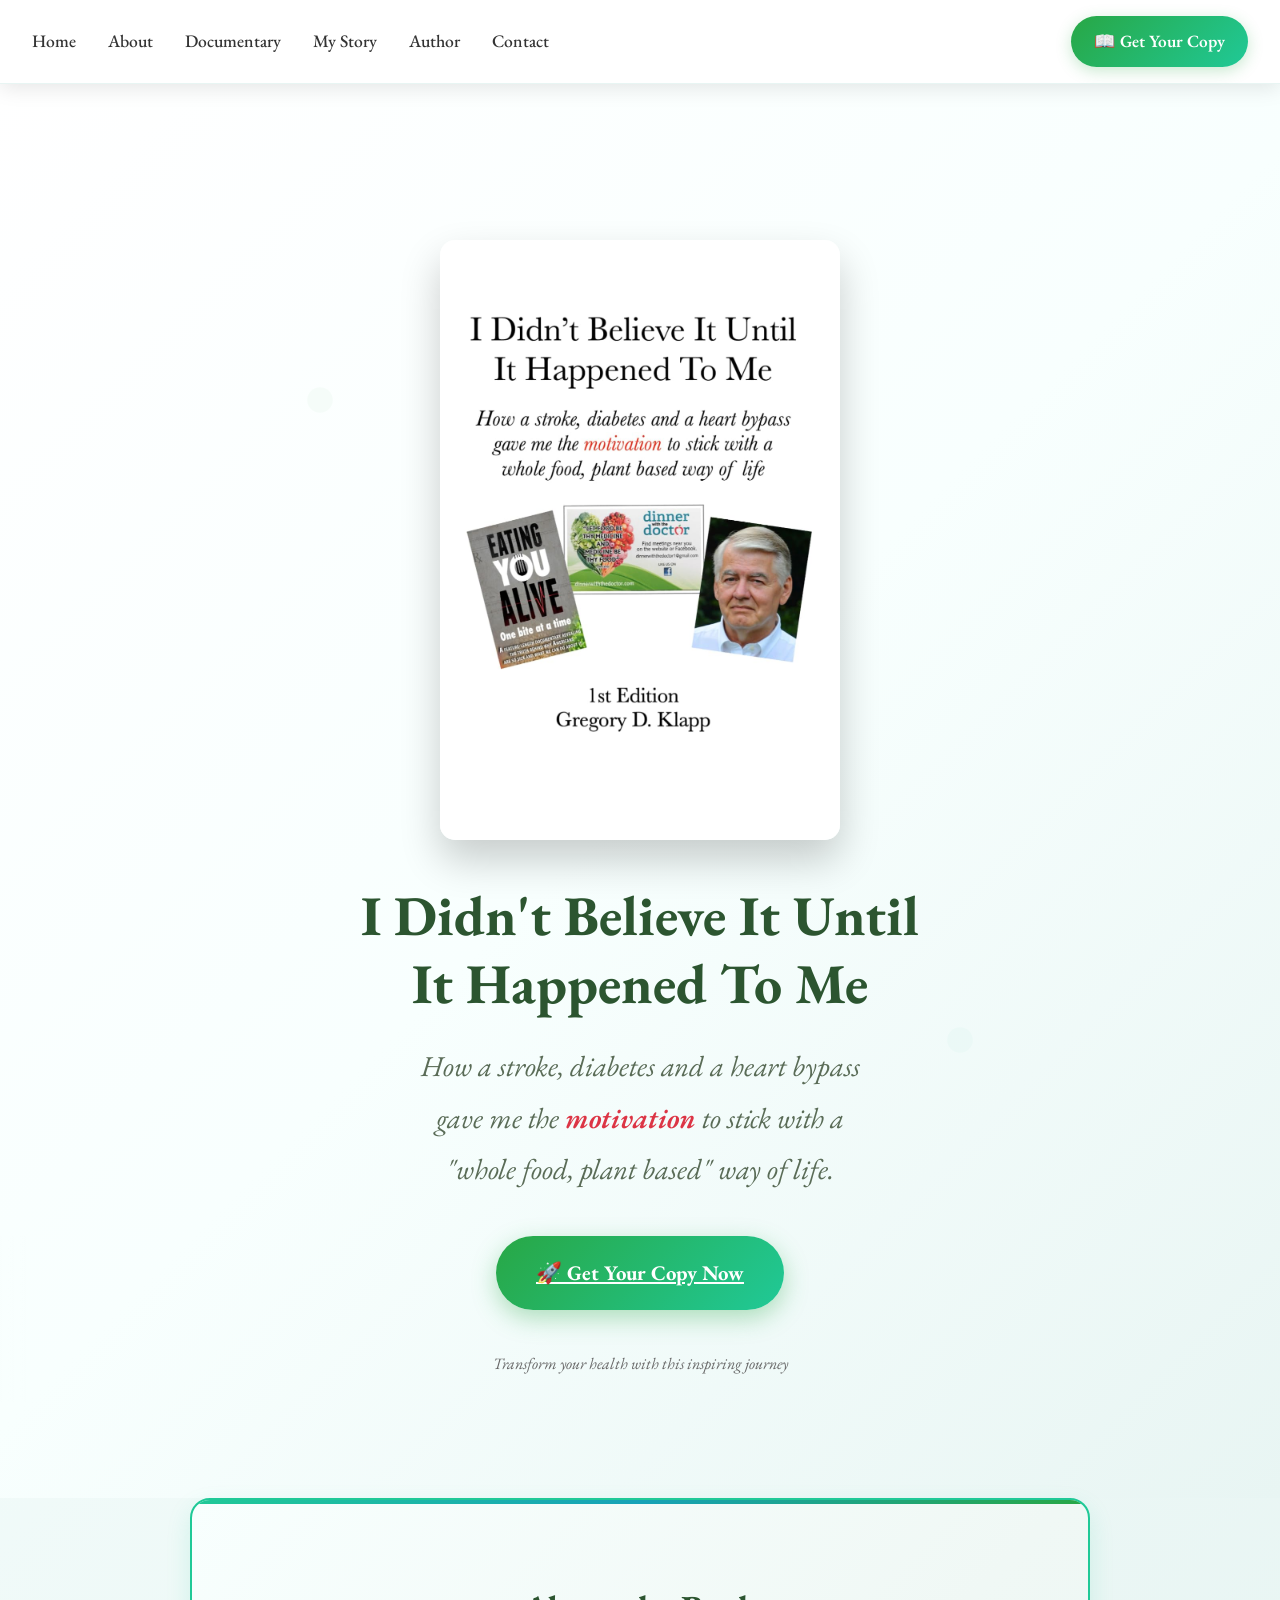
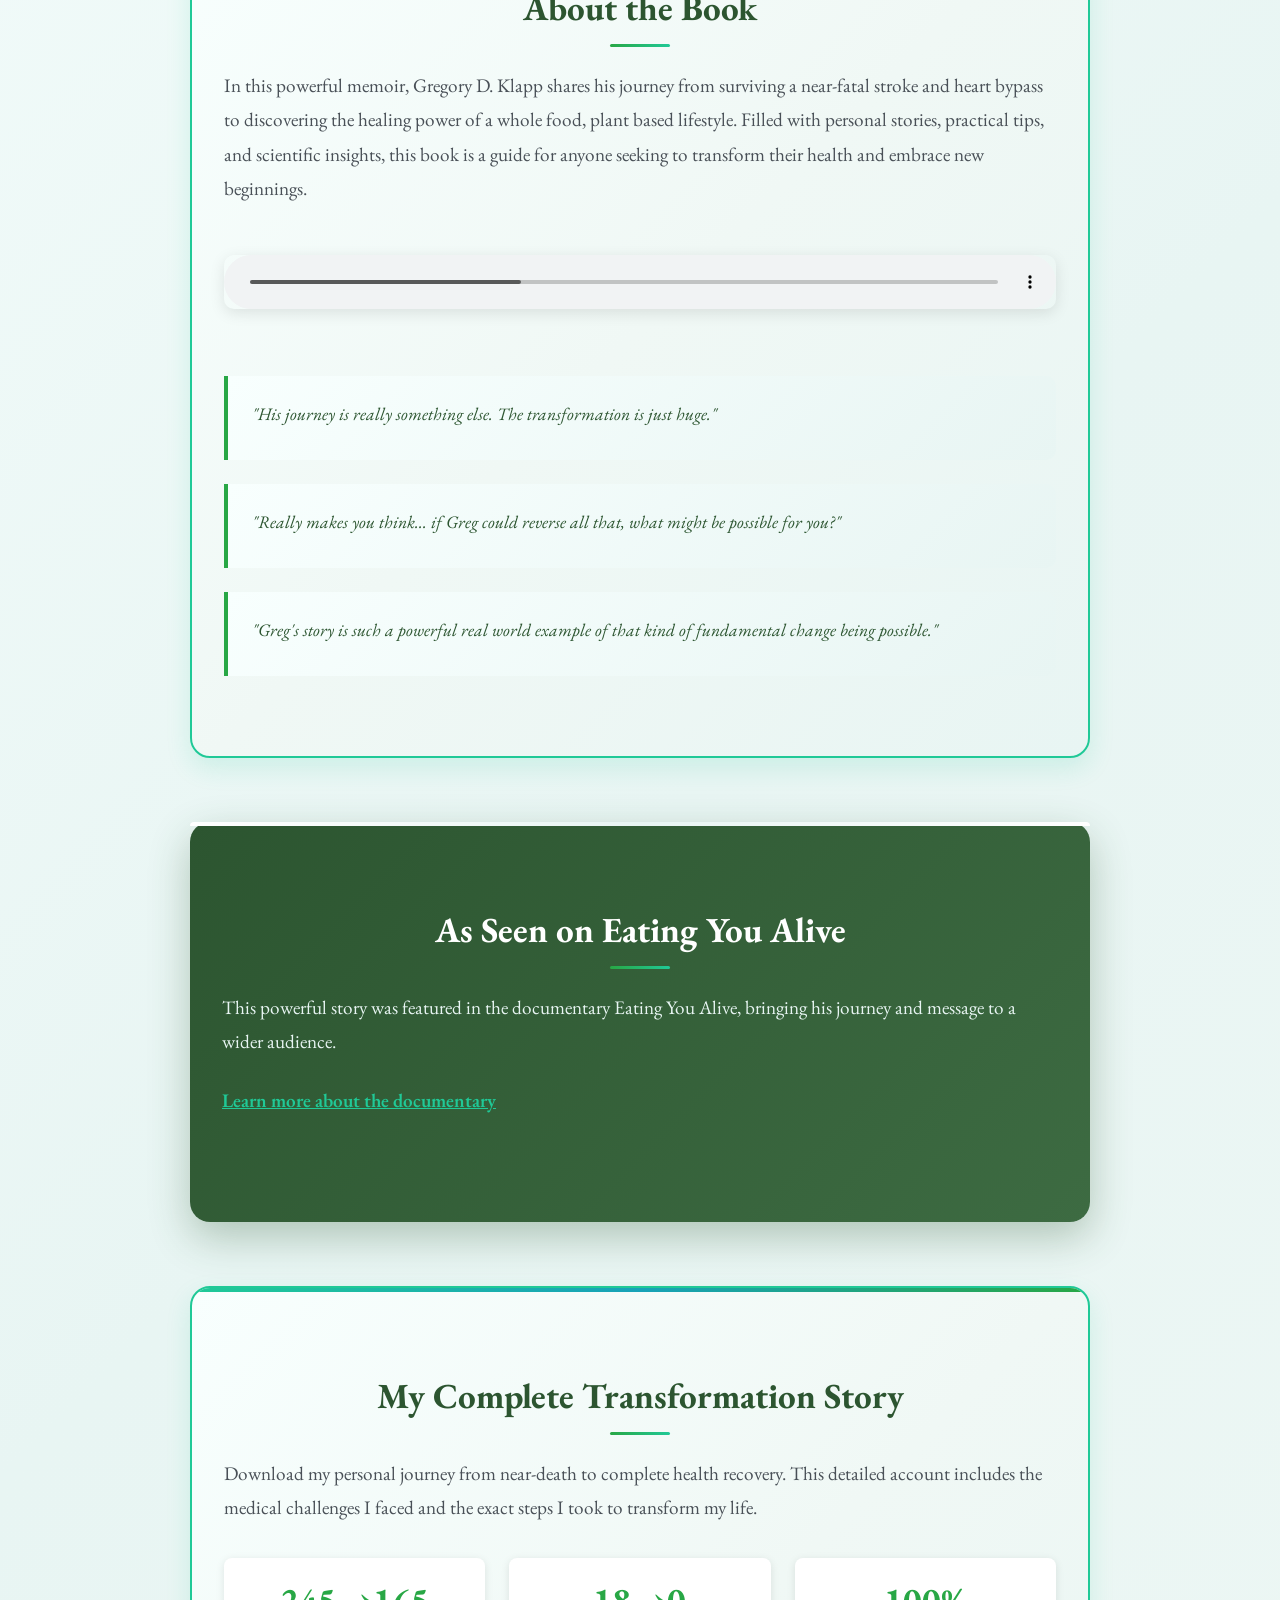
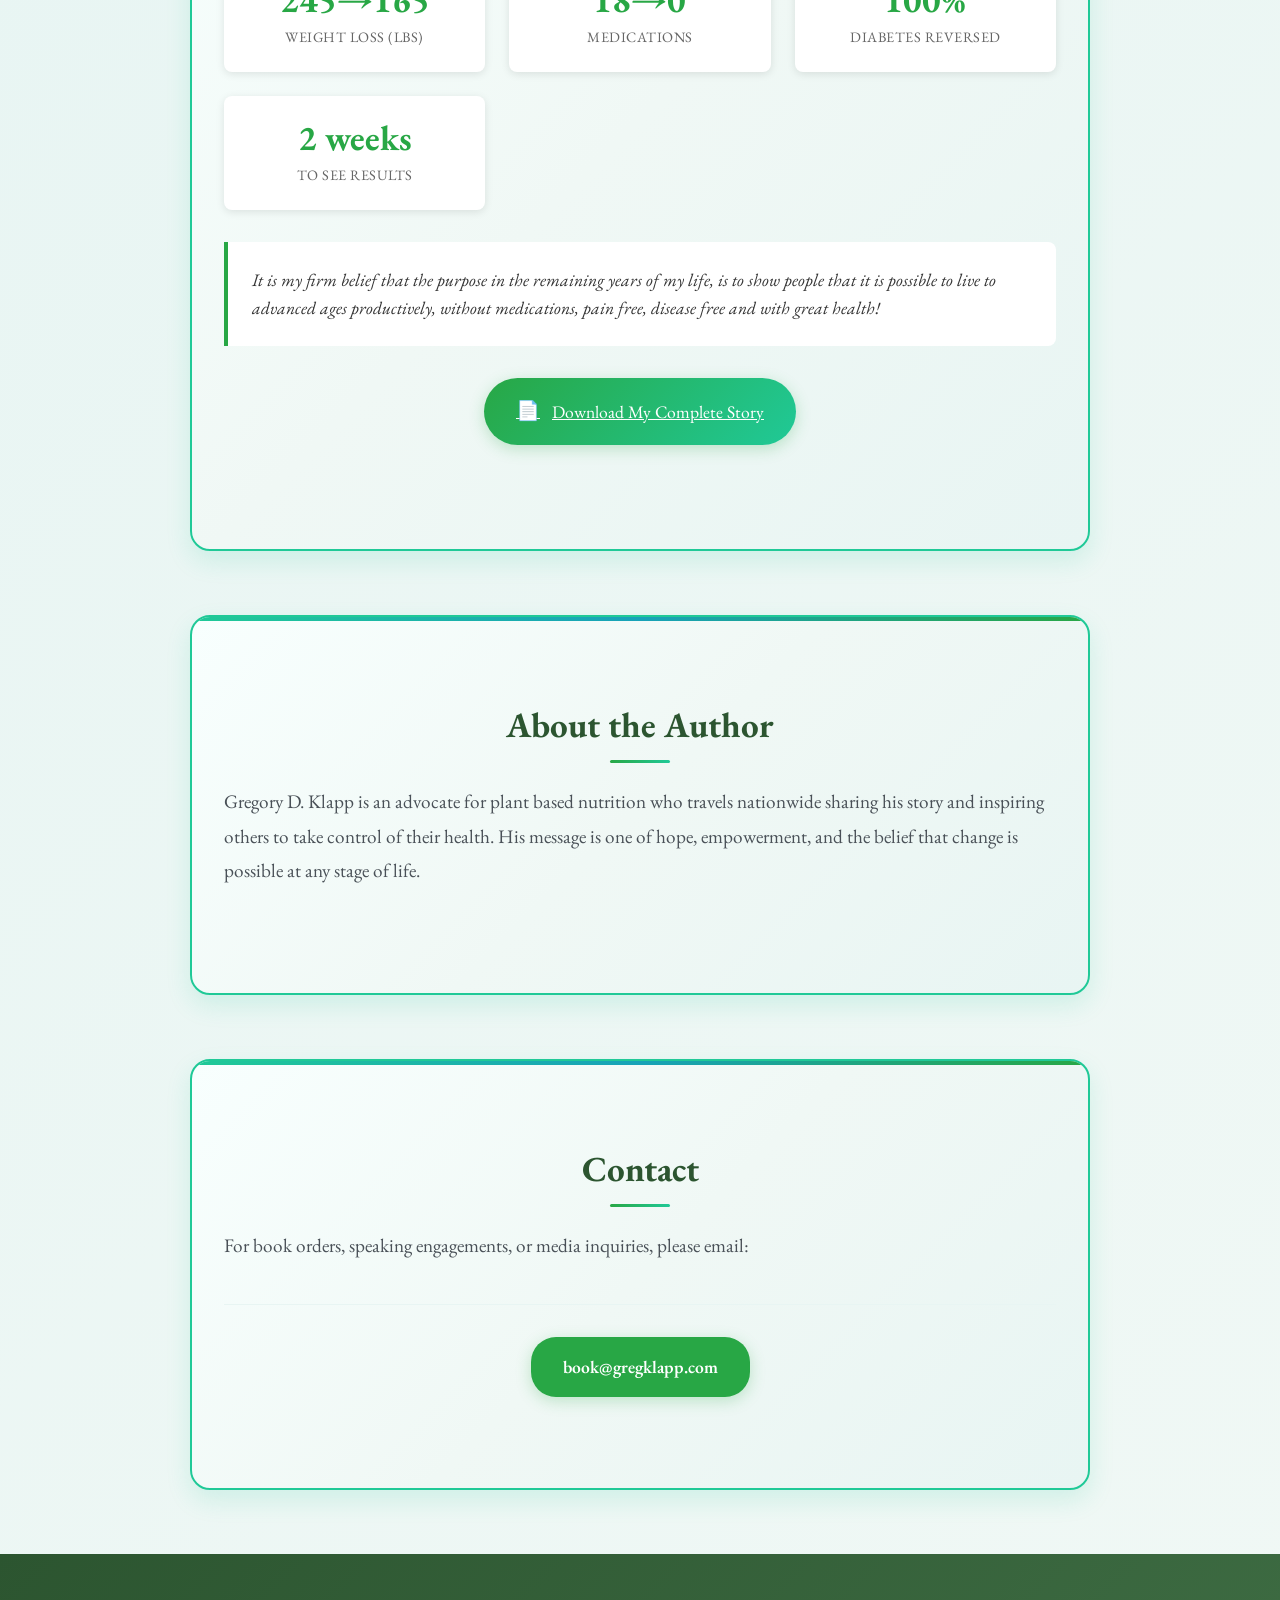
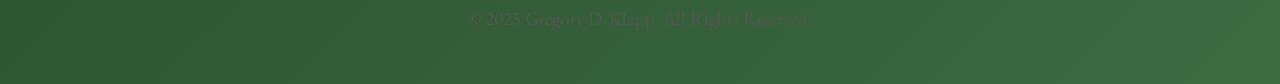
==== commit b70ffe09: "favicons" ====
--- a/index.html
+++ b/index.html
@@ -31,8 +31,14 @@
     />
     <meta name="twitter:image" content="https://gregklapp.com/assets/bookcover.jpg" />
 
-    <!-- Apple Touch Icon -->
-    <link rel="apple-touch-icon" href="https://gregklapp.com/assets/bookcover.jpg" />
+    <!-- Favicons -->
+    <link rel="icon" type="image/x-icon" href="/assets/favicon.ico" />
+    <link rel="icon" type="image/png" sizes="16x16" href="/assets/favicon-16x16.png" />
+    <link rel="icon" type="image/png" sizes="32x32" href="/assets/favicon-32x32.png" />
+    <link rel="apple-touch-icon" sizes="180x180" href="/assets/apple-touch-icon.png" />
+    <link rel="icon" type="image/png" sizes="192x192" href="/assets/android-chrome-192x192.png" />
+    <link rel="icon" type="image/png" sizes="512x512" href="/assets/android-chrome-512x512.png" />
+    <link rel="manifest" href="/assets/site.webmanifest" />
 
     <!-- 1) Load the API -->
     <script src="https://www.youtube.com/iframe_api"></script>
